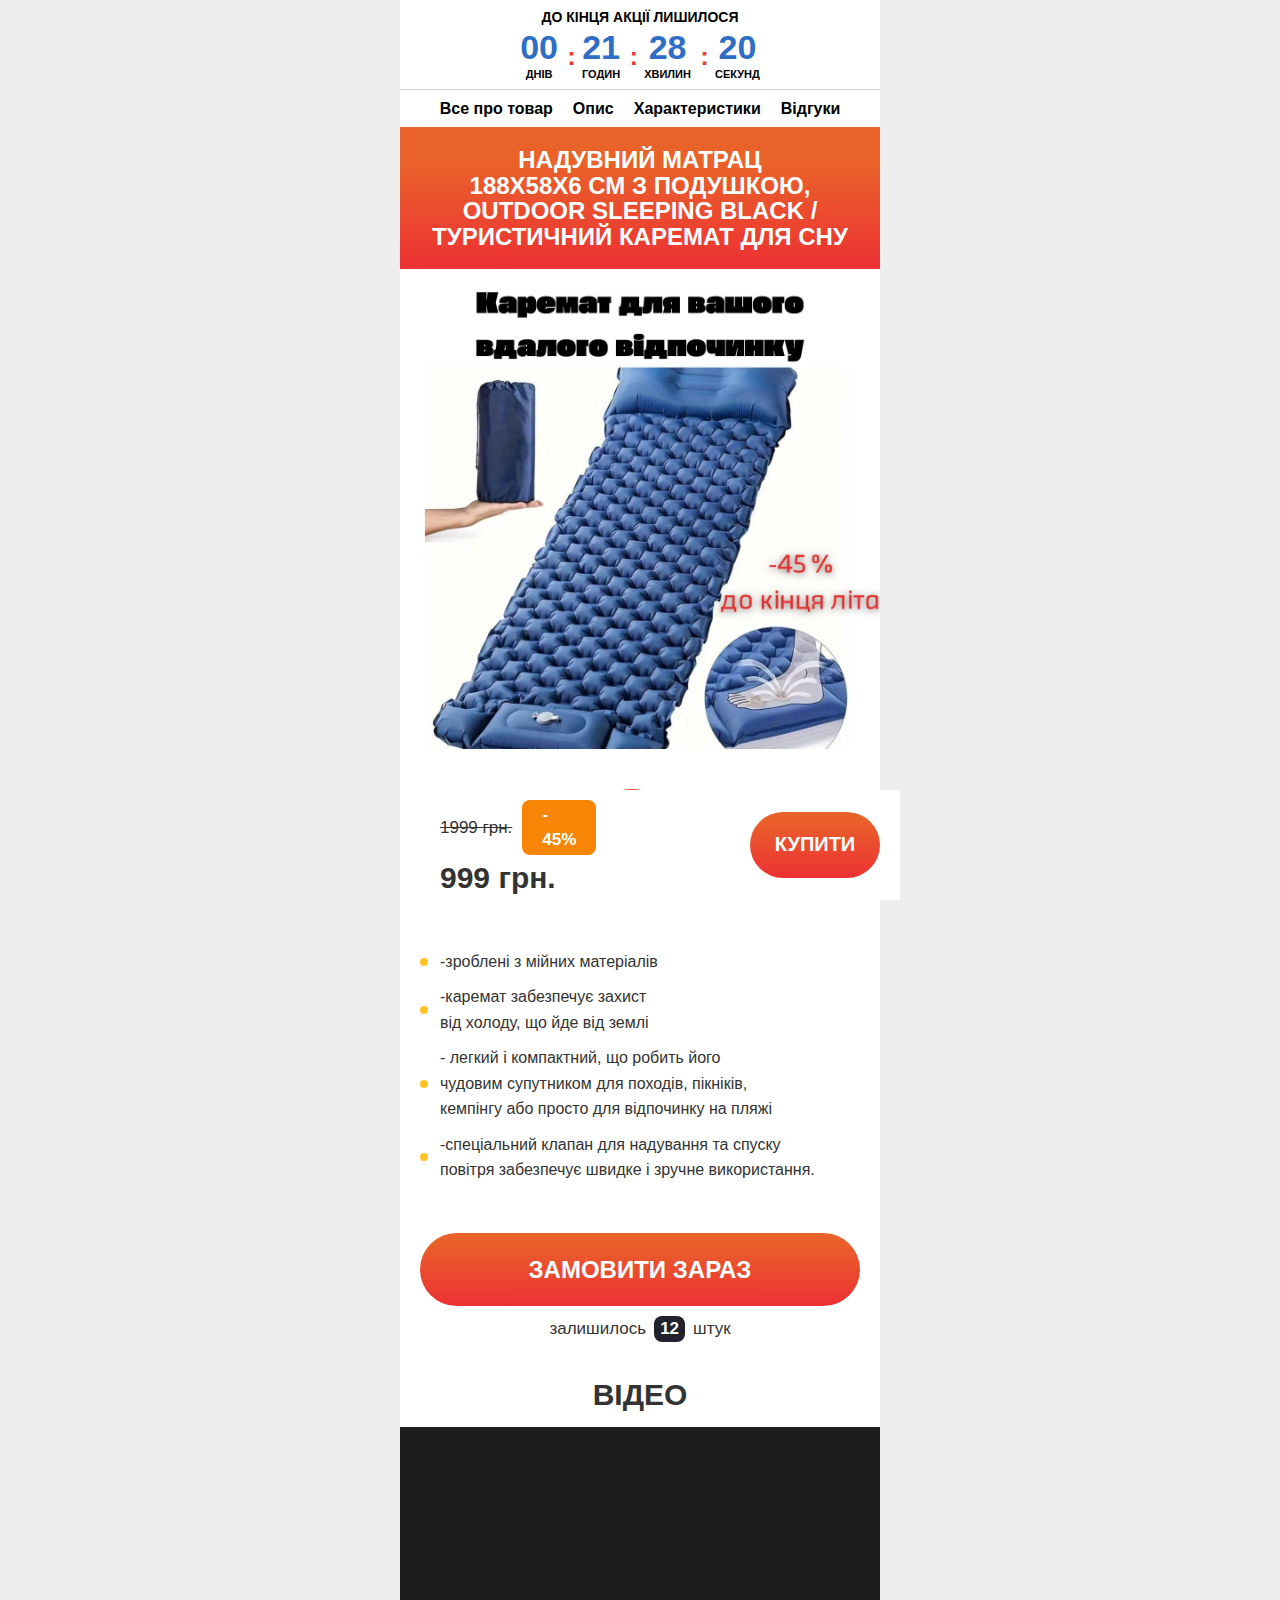
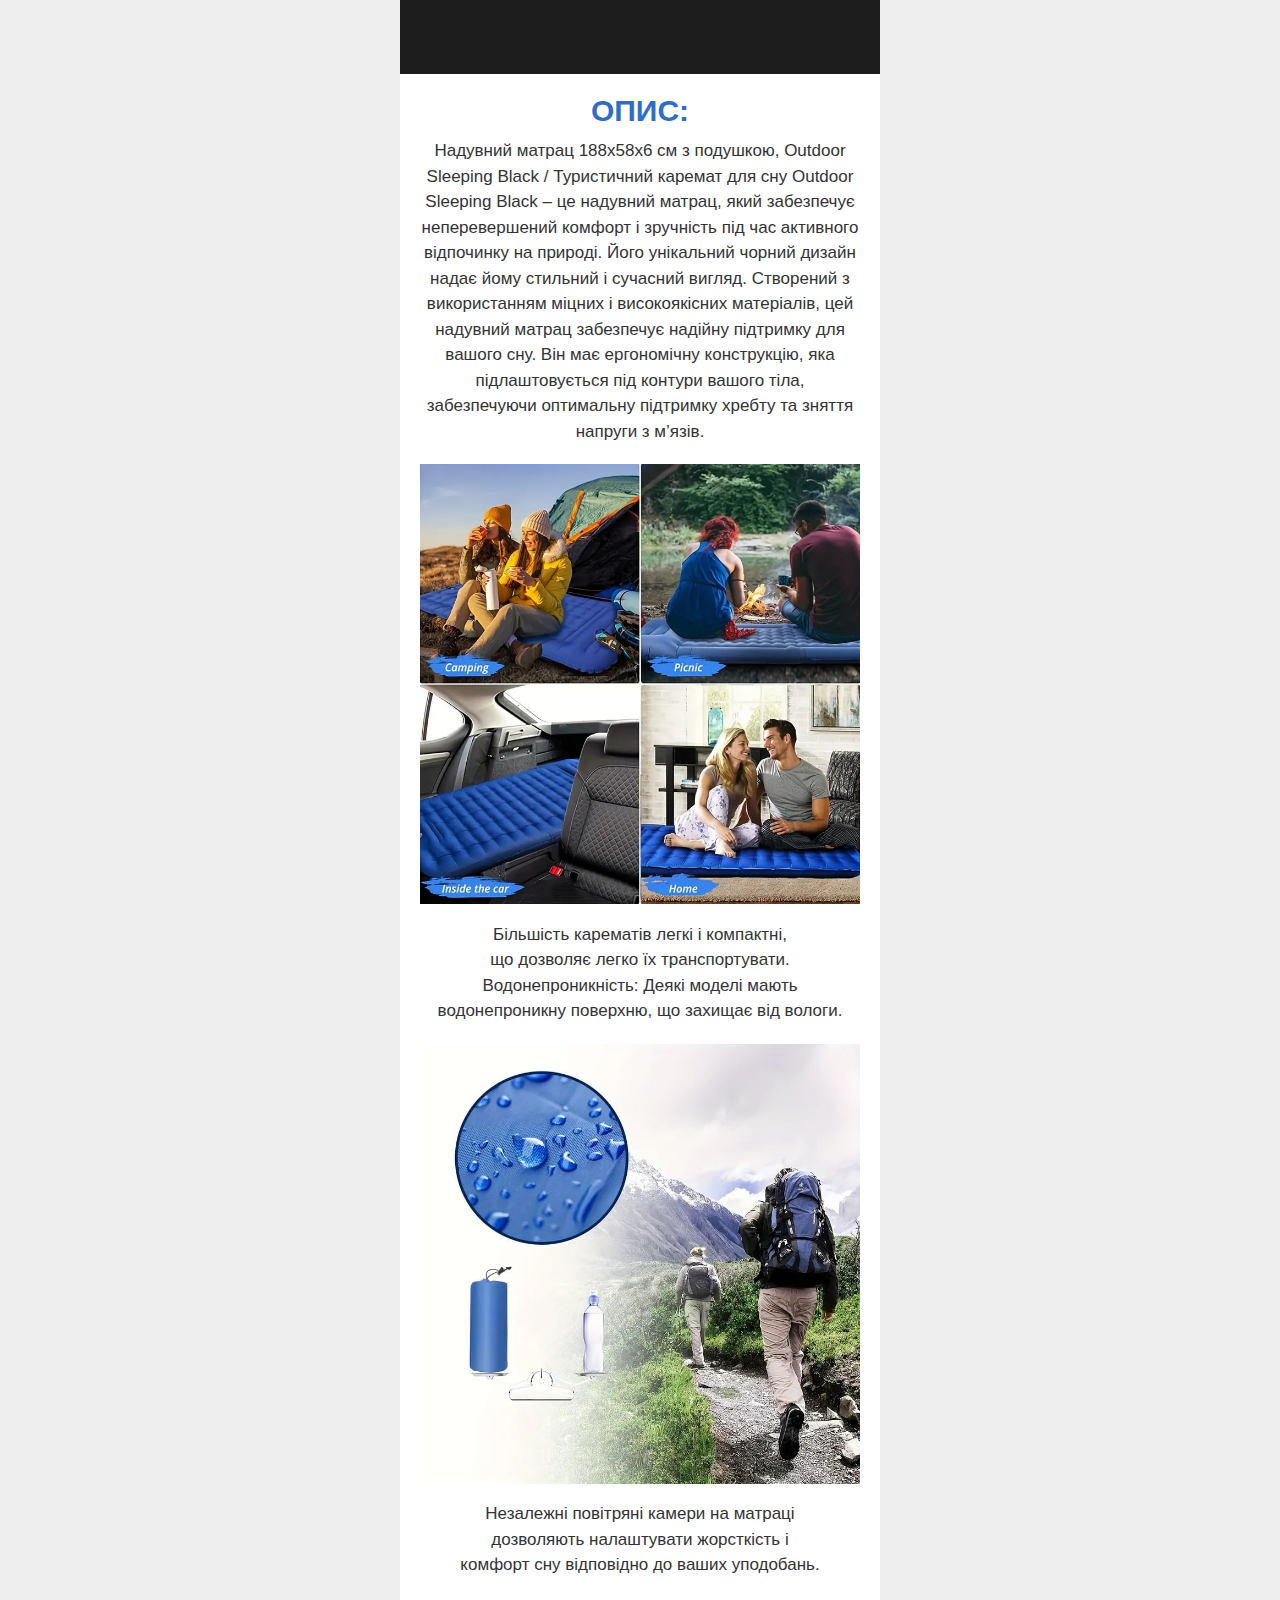
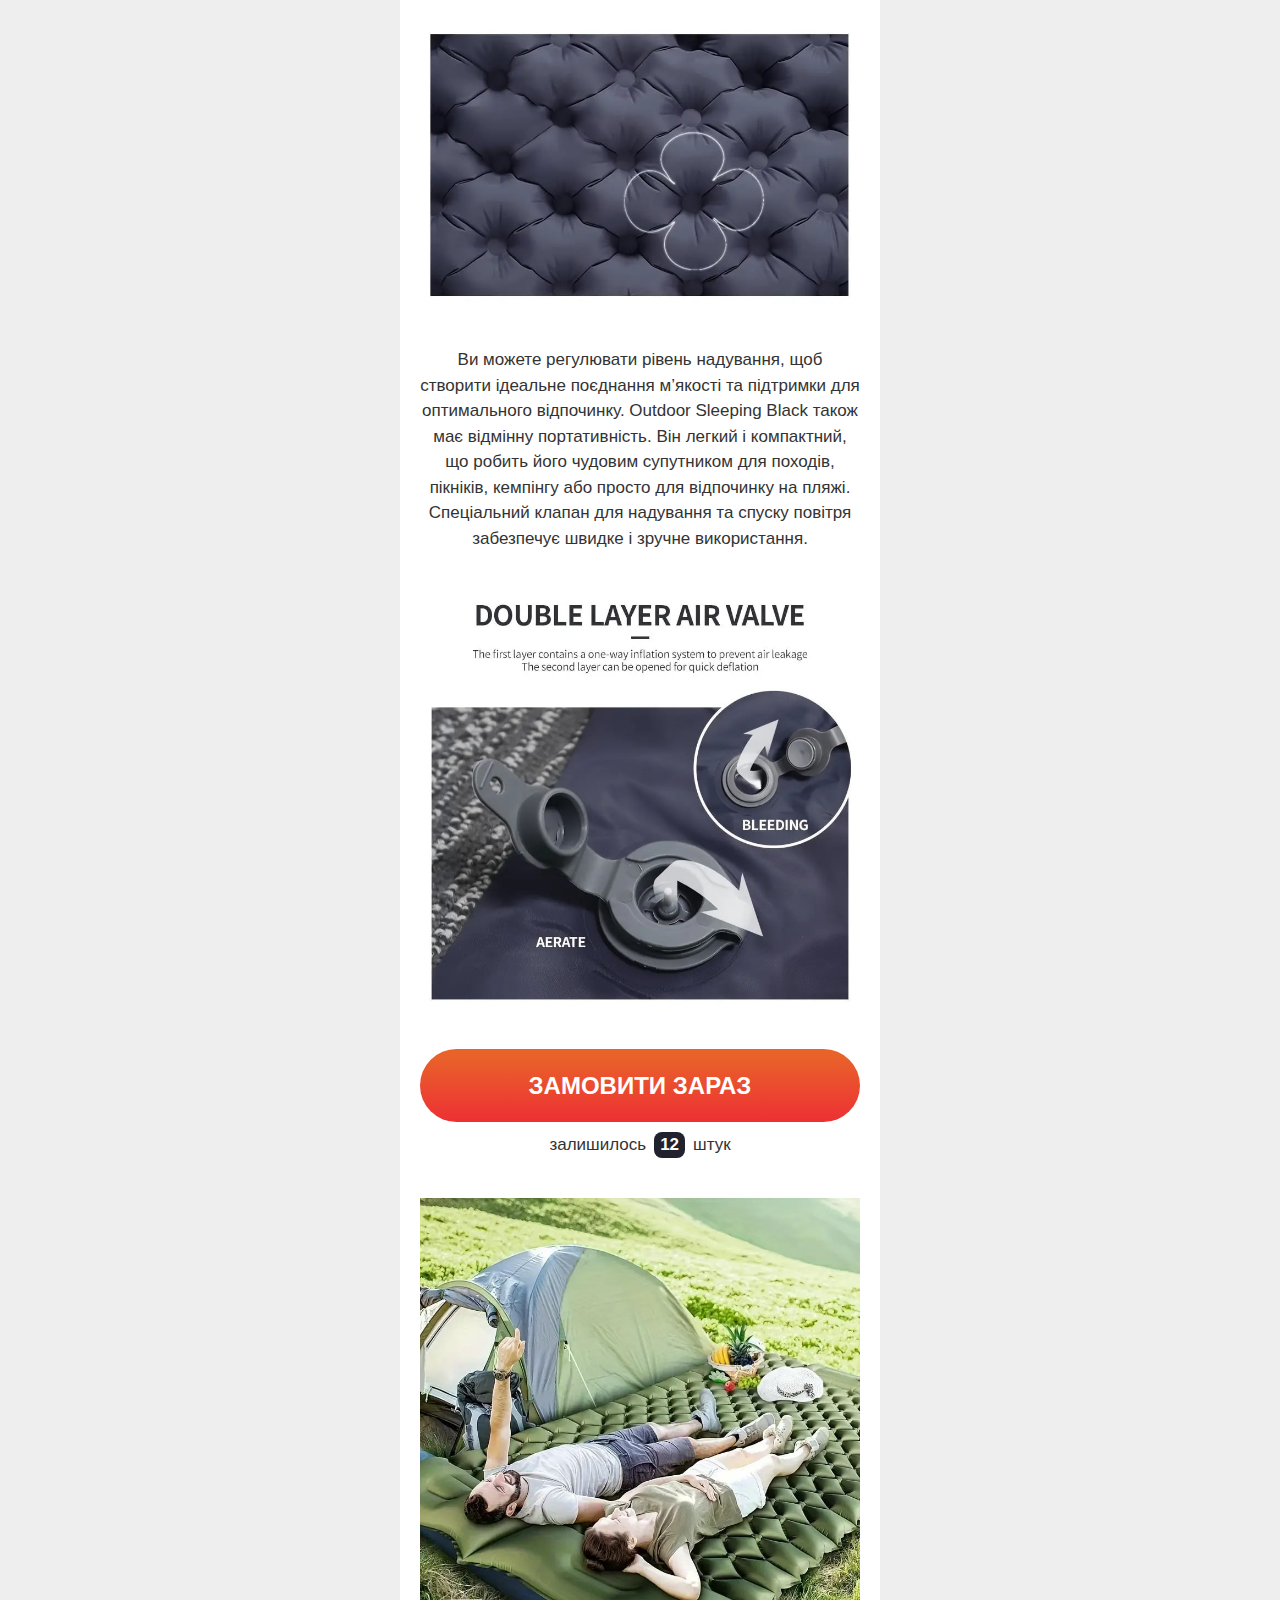
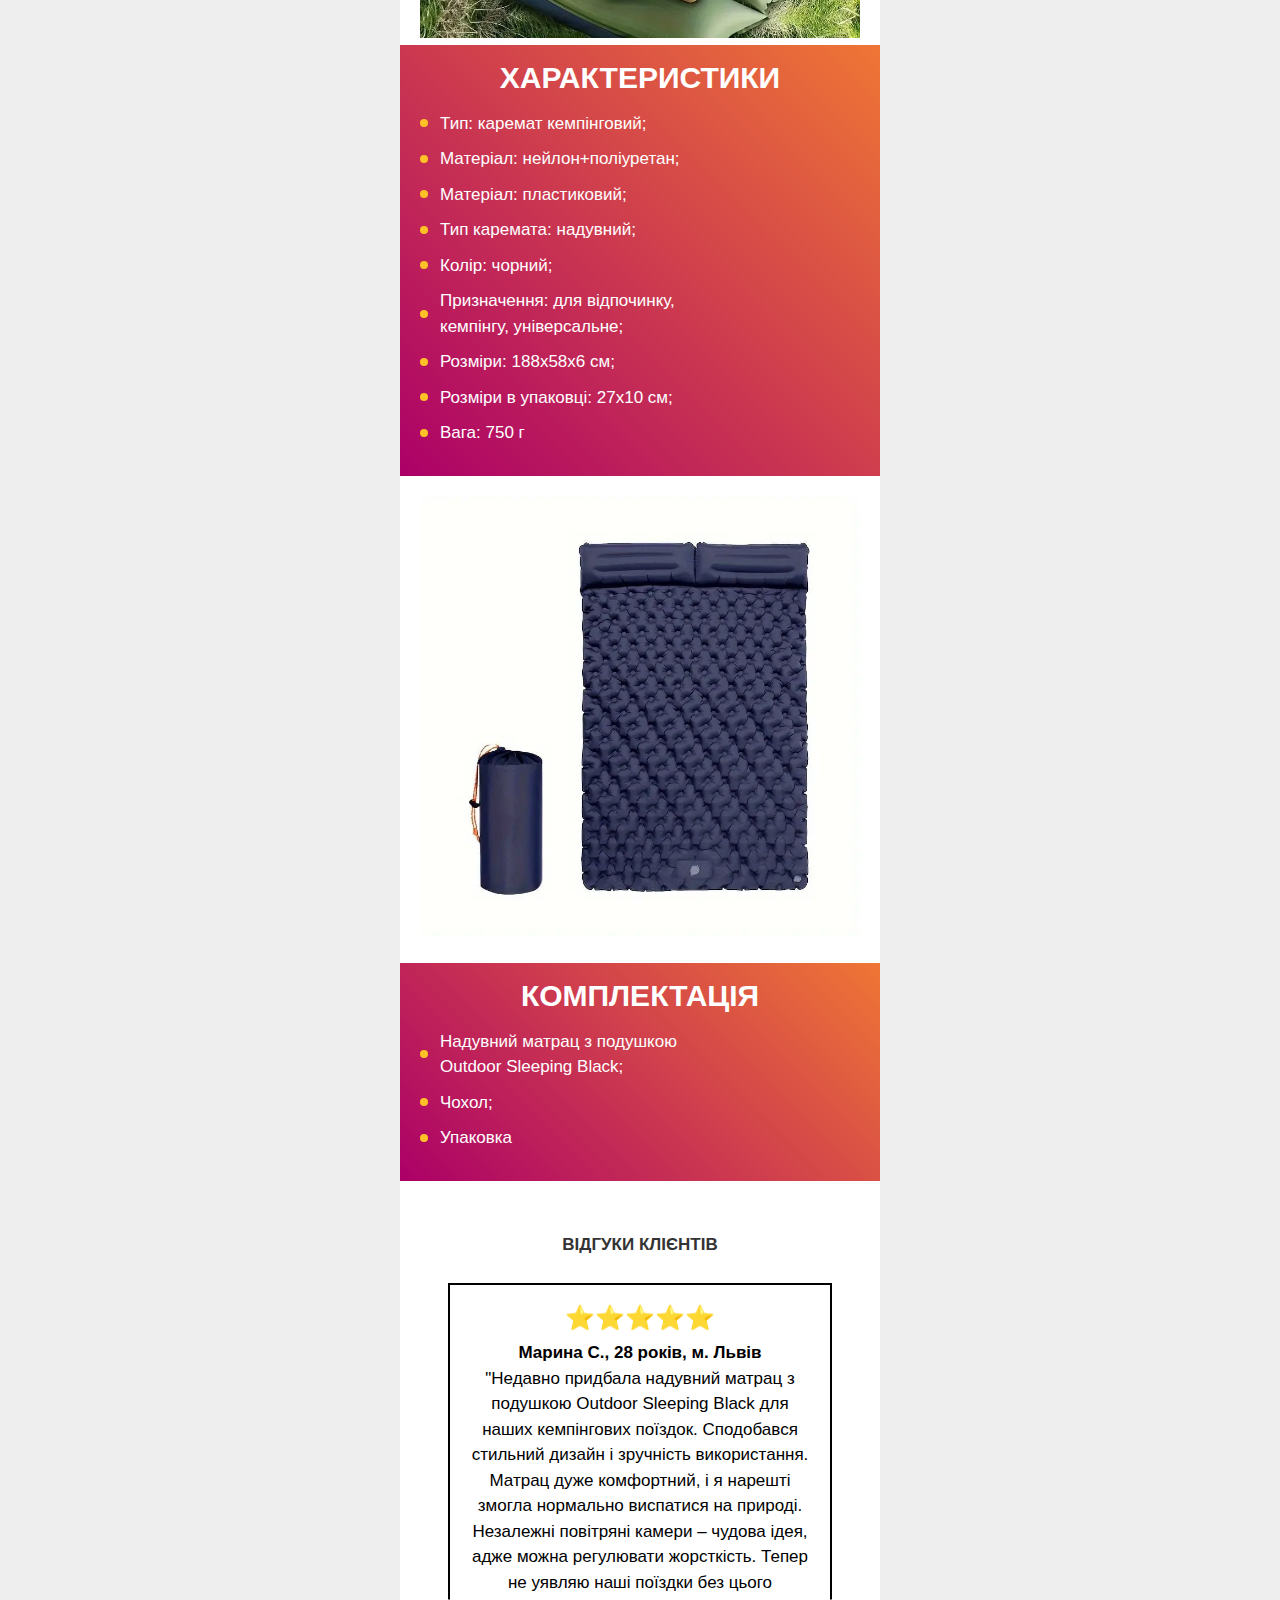
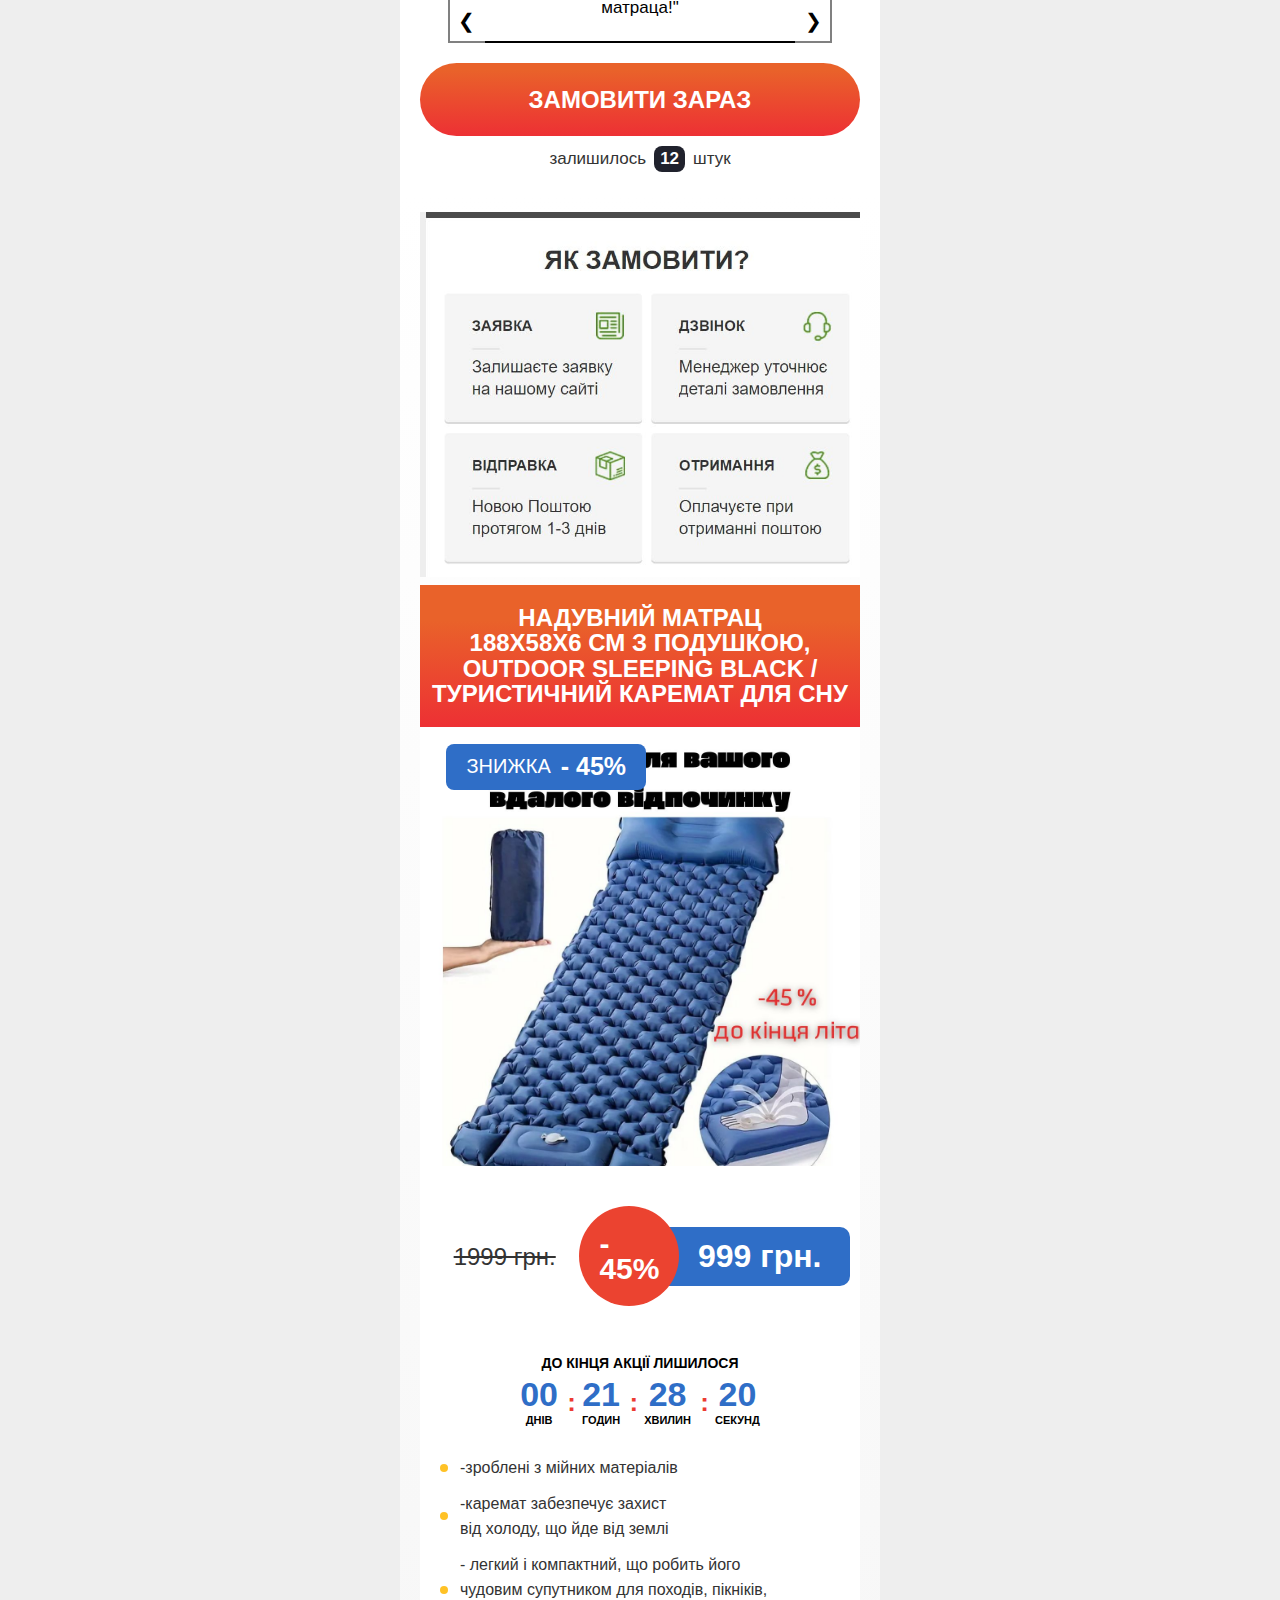
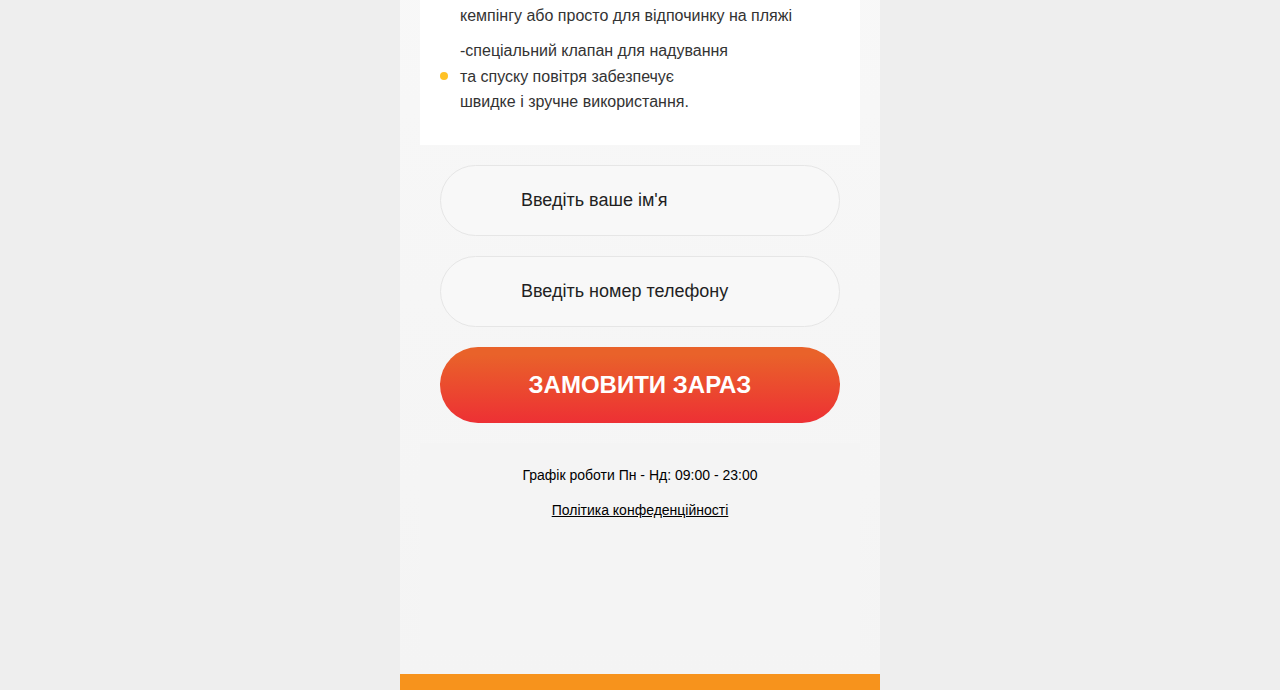
==== index.html @ f80d862d "Rename матрас.html to index.html" ====
<!DOCTYPE html>
<!-- saved from url=(0079)https://lkak-bg-solarpwrdstationgd8017mk.jgawnah.space/?ad_id=%7B%7Bad.id%7D%7D -->
<html lang="uk-UA"><head><meta http-equiv="Content-Type" content="text/html; charset=UTF-8">
    <!--<base href="/site/multifunctionallampsolarpnelbuls_ua/">--><base href=".">
        
    <meta name="viewport" content="width=device-width, initial-scale=1">
    <title>
        інтернет магазин ФОП Петренко Олег Максимович    </title>
    <meta name="description" content="ФОП">
    <meta name="keywords" content="Петренко Олег Максимович">
    <link href="./матрас_files/css2" rel="stylesheet">
    <link rel="shortcut icon" href="https://lkak-bg-solarpwrdstationgd8017mk.jgawnah.space/site/multifunctionallampsolarpnelbuls_ua/favicon.ico" type="image/x-icon">
    <link rel="stylesheet" href="./матрас_files/swiper-bundle.min.css">
    <link rel="stylesheet" href="./матрас_files/reset.css">
    <link rel="stylesheet" href="./матрас_files/main.css">
        <meta name="csrf-param" content="_csrf">
<meta name="csrf-token" content="cHd8qwd98IyZAXs9x7iBX6KBFIlT0-6ao5pz1WEbUqokRx7KYjqe-O1pLXG2gNQb-rFG1iOMhs7C4AKZFF4B5g==">
</head>

<body class="body-style-6">
    <script src="./матрас_files/826955052131842" async=""></script><script async="" src="./матрас_files/fbevents.js.завантаження"></script><script type="application/ld+json" id="mySchema">{"@context":"https://schema.org/","@type":"Offer","sku":3359,"name":"Портативная солнечная система - GD - 8017MК","category":"Gr - Осветительные приборы","availability":"https://schema.org/InStock","price":799,"priceCurrency":"UAH"}</script>    <main id="home" class="wrapper">
        <header class="header-style-1">
            <div class="header-top">
                <div class="timer">
                    <p>До кінця акції лишилося</p>
                    <div class="timer_container">
                        <div class="timer_block">
                            <div class="count">00</div>
                            <div class="text">днів</div>
                        </div>
                        <div class="timer_block">
                            <div class="count hours">14</div>
                            <div class="text">годин</div>
                        </div>
                        <div class="timer_block">
                            <div class="count minutes">43</div>
                            <div class="text">хвилин</div>
                        </div>
                        <div class="timer_block">
                            <div class="count seconds">08</div>
                            <div class="text">секунд</div>
                        </div>
                    </div>
                </div>
            </div>
            <div class="header-bottom">
                <ul class="tabs">
                    <li><a href="https://lkak-bg-solarpwrdstationgd8017mk.jgawnah.space/#home">Все про товар</a></li>
                    <li><a href="https://lkak-bg-solarpwrdstationgd8017mk.jgawnah.space/#description">Опис</a></li>
                    <li><a href="https://lkak-bg-solarpwrdstationgd8017mk.jgawnah.space/#characteristic">Характеристики</a></li>
                    <li><a href="https://lkak-bg-solarpwrdstationgd8017mk.jgawnah.space/#feedback">Відгуки</a></li>
                </ul>
            </div>
        </header>
        <section class="offer-style-1">
            <h1 class="title">
                <div class="text">
                    Надувний матрац 188х58х6 см з подушкою, Outdoor Sleeping Black / Туристичний каремат для сну
                    <!-- <span>Бездротова Bluetooth колонка</span> -->
                </div>
            </h1>
            <div class="offer-img-block">
                <img src="./матрас_files/1.jpg" alt="" title="">
               
            </div>
        </section>
        <!-- <section class="offer-style-2">
            <h1 class="title">
                <div class="text">
                    Багатофункціональний ліхтар із сонячною панеллю та LED лампочками 
                    <span>״Кошеня в будиночку״</span>
                </div>
            </h1>
            <div class="offer-img-block">
                <div class="offer-img-swiper swiper">
                    <div class="swiper-wrapper">
                        <div class="offer-img-slide-item swiper-slide">
                            <img src="img/offer.jpg"
                                alt="інтернет магазин ФОП Петренко Олег Максимович"
                                title="інтернет магазин ФОП Петренко Олег Максимович"/>
                        </div>
                        <div class="offer-img-slide-item swiper-slide">
                            <img src="img/offer2.jpg"
                                alt="інтернет магазин ФОП Петренко Олег Максимович"
                                title="інтернет магазин ФОП Петренко Олег Максимович"/>
                        </div>
                        <div class="offer-img-slide-item swiper-slide">
                            <img src="img/offer3.jpg"
                                alt="інтернет магазин ФОП Петренко Олег Максимович"
                                title="інтернет магазин ФОП Петренко Олег Максимович"/>
                        </div>
                        <div class="offer-img-slide-item swiper-slide">
                            <img src="img/offer4.jpg"
                                alt="інтернет магазин ФОП Петренко Олег Максимович"
                                title="інтернет магазин ФОП Петренко Олег Максимович"/>
                        </div>
                        <div class="offer-img-slide-item swiper-slide">
                            <img src="img/offer5.jpg"
                                alt="інтернет магазин ФОП Петренко Олег Максимович"
                                title="інтернет магазин ФОП Петренко Олег Максимович"/>
                        </div>
                    </div>
                    <div class="swiper-pagination"></div>
                </div>
                <div class="sale">
                    <p>Знижка</p>
                    <p>-
                        37%
                    </p>
                </div>
            </div>
        </section> -->
        <section class="price-style-1">
            <div class="price-and-sale-block">
                <div class="price-and-sale-block-top">
                    <div class="old-price">
                        1999                        грн.                    </div>
                    <div class="sale-block">-
                       45%
                    </div>
                </div>
                <div class="price-and-sale-block-bottom">
                    <div class="price-new">
                        999                        грн.                    </div>
                </div>
            </div>
        </section>
        <section class="advantages-style-1">
            <ul>
                <li>-зроблені з мійних матеріалів
                   
                   
                    </li>
                <li> -каремат забезпечує захист від холоду, що йде від землі</li>
                <li> - легкий і компактний, що робить його чудовим супутником для походів, пікніків, кемпінгу або просто для відпочинку на пляжі</li>
                <li>-спеціальний клапан для надування та спуску повітря забезпечує швидке і зручне використання.</li>
                
        </ul></section>
        <section class="button-style-1">
            <a href="#order_form">
                <p>Замовити зараз</p>
                <svg fill="none" viewBox="0 0 15 10">
                    <path stroke="white" stroke-linecap="round" stroke-linejoin="round" stroke-width="3" d="M9.593 9L13.5 5m0 0L9.593 1M13.5 5h-12"></path>
                </svg>
            </a>
            <div class="prod_count">
                залишилось  
                <span>12</span>
                штук 
            </div>
        </section>
        <section id="video" class="video-style-1">
            <h2 class="title">ВІДЕО</h2>
            <div class="video_block">
                <div class="youtube" id="JNsmXbio9NQ">
                    <iframe width="560" height="315" src="https://www.youtube.com/embed/RiYH7nvye1c?si=lStW4Jpr_7jdH06l" title="YouTube video player" frameborder="0" allow="accelerometer; autoplay; clipboard-write; encrypted-media; gyroscope; picture-in-picture; web-share" referrerpolicy="strict-origin-when-cross-origin" allowfullscreen></iframe>
                <img class="thumb"><div class="play"></div></div>
            </div>
        </section>
        <section id="description" class="description-style-1">
            <h2 class="title">
                <div class="text">
                   ОПИС:
                    <!-- <span>Бездротова Bluetooth колонка</span> -->
                </div>
            </h2>
            <div class="text_block">
                <p>Надувний матрац 188х58х6 см з подушкою, Outdoor Sleeping Black / Туристичний каремат для сну
                    Outdoor Sleeping Black – це надувний матрац, який забезпечує неперевершений комфорт і зручність під час активного відпочинку на природі. Його унікальний чорний дизайн надає йому стильний і сучасний вигляд. Створений з використанням міцних і високоякісних матеріалів, цей надувний матрац забезпечує надійну підтримку для вашого сну. Він має ергономічну конструкцію, яка підлаштовується під контури вашого тіла, забезпечуючи оптимальну підтримку хребту та зняття напруги з м’язів.</p>
                
                <img src="./матрас_files/2.jpg">
            </div>
            <div class="text_block">
                <p>Більшість карематів легкі і компактні, що дозволяє легко їх транспортувати.
                Водонепроникність: Деякі моделі мають водонепроникну поверхню, що захищає від вологи.</p>
               
                <img src="./матрас_files/3.jpg">
            </div>
            <div class="text_block">
                <p>Незалежні повітряні камери на матраці дозволяють налаштувати жорсткість і комфорт сну відповідно до ваших уподобань.</p>
                
                <img src="./матрас_files/4.jpg">
            </div>
            <div class="text_block">
                <p>Ви можете регулювати рівень надування, щоб створити ідеальне поєднання м’якості та підтримки для оптимального відпочинку. Outdoor Sleeping Black також має відмінну портативність. Він легкий і компактний, що робить його чудовим супутником для походів, пікніків, кемпінгу або просто для відпочинку на пляжі. Спеціальний клапан для надування та спуску повітря забезпечує швидке і зручне використання.</p>
                
                <img src="./матрас_files/5.jpg">
            </div>
          
            </div>
        </section>
        <section class="button-style-1">
            <a href="#order_form">
                <p>Замовити зараз</p>
                <svg fill="none" viewBox="0 0 15 10">
                    <path stroke="white" stroke-linecap="round" stroke-linejoin="round" stroke-width="3" d="M9.593 9L13.5 5m0 0L9.593 1M13.5 5h-12"></path>
                </svg>
            </a>
            <div class="prod_count">
                залишилось  
                <span>12</span>
                штук 
            </div>
        </section>
        <section class="img-style-1">
            <img src="./матрас_files/7.jpg" alt="інтернет магазин ФОП Петренко Олег Максимович" title="інтернет магазин ФОП Петренко Олег Максимович">
        </section>
        <section id="characteristic" class="characteristics-style-1">
            <h2 class="title">Характеристики</h2>
            <div class="characteristics_list2">
                <div class="characteristic_item">
                    <div class="text">Тип: каремат кемпінговий;
                      
                       
                        
                       
                       
                       
                       
                       </div>
                </div>
                <div class="characteristic_item">
                    <div class="text">  Матеріал: нейлон+поліуретан;</div>
                </div>
                <div class="characteristic_item">
                    <div class="text"> Матеріал: пластиковий;</div>
                </div>
                <div class="characteristic_item">
                    <div class="text">Тип каремата: надувний;</div>
                </div>
                <div class="characteristic_item">
                    <div class="text"> Колір: чорний;</div>
                </div>
                <div class="characteristic_item">
                    <div class="text"> Призначення: для відпочинку, кемпінгу, універсальне;</div>
                </div>
                <div class="characteristic_item">
                    <div class="text"> Розміри: 188х58х6 см;</div>
                </div>
                <div class="characteristic_item">
                    <div class="text"> Розміри в упаковці: 27х10 см;</div>
                </div>
                <div class="characteristic_item">
                    <div class="text"> Вага: 750 г</div>
                </div>
               
            </div>
        </section>
        <section class="img-style-1">
            <img src="./матрас_files/6.jpg" alt="інтернет магазин ФОП Петренко Олег Максимович" title="інтернет магазин ФОП Петренко Олег Максимович">
        </section>
        <section class="bundling-style-1">
            <h2 class="title">Комплектація</h2>
            <div class="characteristic_item">
                <div class="text">Надувний матрац з подушкою Outdoor Sleeping Black;
                    
                    </div>
            </div>
            <div class="characteristic_item">
                <div class="text">Чохол;</div>
            </div>
            <div class="characteristic_item">
                <div class="text">Упаковка</div>
            </div>
        </section>
       
	<br>
    <br>
        <style>
            .slider {
                width: 80%;
                margin: auto;
                overflow: hidden;
                position: relative;
            }
        
            .slides {
                display: flex;
                transition: all 0.5s ease;
            }
        
            .slide {
                width: 100%;
                position: relative; /* Додано позицію для вирівнювання кнопок */
            }
        
            .testimonial {
                display: none;
                text-align: center;
                border: 2px solid black; /* Додана обводка */
                padding: 20px; /* Доданий відступ */
                color: black; /* Колір тексту відгуку */
                background-color: white; /* Доданий білий фон */
            }
        
            .testimonial.active {
                display: block;
            }
        
            .rating {
                color: gold;
            }
        
            /* Додано стилі для імені та прізвища */
            .testimonial p:first-child {
                font-weight: bold;
                font-size: 24px; /* Змінено розмір шрифту */
                margin-bottom: 10px; /* Доданий відступ */
            }
        
            /* Додано стилі для кнопок перемикання вперед/назад */
            .prev, .next {
                position: absolute;
                bottom: 0;
                background-color: rgba(255, 255, 255, 0.5); /* Прозорий білий колір */
                border: none;
                color: black;
                font-size: 20px;
                padding: 10px;
                cursor: pointer;
            }
        
            .prev {
                left: 0;
            }
        
            .next {
                right: 0;
            }
        </style>
        
        
     
        <style>
            .slider {
                width: 80%;
                margin: auto;
                overflow: hidden;
                position: relative;
            }
        
            .slides {
                display: flex;
                transition: all 0.5s ease;
            }
        
            .slide {
                width: 100%;
                position: relative; /* Додано позицію для вирівнювання кнопок */
            }
        
            .testimonial {
                display: none;
                text-align: center;
                border: 2px solid black; /* Додана обводка */
                padding: 20px; /* Доданий відступ */
                color: black; /* Колір тексту відгуку */
                background-color: white; /* Доданий білий фон */
            }
        
            .testimonial.active {
                display: block;
            }
        
            .rating {
                color: gold;
            }
        
            /* Додано стилі для імені та прізвища */
            .testimonial p:first-child {
                font-weight: bold;
                font-size: 24px; /* Змінено розмір шрифту */
                margin-bottom: 10px; /* Доданий відступ */
            }
        
            /* Додано стилі для кнопок перемикання вперед/назад */
            .prev, .next {
                position: absolute;
                bottom: 0;
                background-color: rgba(255, 255, 255, 0.5); /* Прозорий білий колір */
                border: none;
                color: black;
                font-size: 20px;
                padding: 10px;
                cursor: pointer;
            }
        
            .prev {
                left: 0;
            }
        
            .next {
                right: 0;
            }
        </style>
        
        
        
		<div class="text_block">
			<b><h2 text align="center">ВІДГУКИ КЛІЄНТІВ</h2></b>
		</div>
		<br>
        <div class="slider">
            <div class="slides">
                <div class="slide" style="display: block;">
                    <div class="testimonial active">
                        <p class="rating">⭐️⭐️⭐️⭐️⭐️</p>
                        <p><strong>Марина С., 28 років, м. Львів</strong></p>
                        <p>
                            "Недавно придбала надувний матрац з подушкою Outdoor Sleeping Black для наших кемпінгових поїздок. Сподобався стильний дизайн і зручність використання. Матрац дуже комфортний, і я нарешті змогла нормально виспатися на природі. Незалежні повітряні камери – чудова ідея, адже можна регулювати жорсткість. Тепер не уявляю наші поїздки без цього матраца!"</p>
                    </div>
                </div>
                <div class="slide" style="display: none;">
                    <div class="testimonial">
                        <p class="rating">⭐️⭐️⭐️⭐️⭐️</p>
                        <p><strong>Наталія М., 25 років, м. Одеса</strong></p>
                        <p>
                            "Каремат для туризму став справжнім відкриттям для мене! Пінополіетиленова модель дуже легка та зручна у використанні. Вона ідеально ізолює від холоду і вологи. Ми часто ходимо в походи з друзями, і всі тепер хочуть собі такий же. Рекомендую для активних туристів!"</p>
                    </div>
                </div>
                <div class="slide" style="display: none;">
                    <div class="testimonial">
                        <p class="rating">⭐️⭐️⭐️⭐️⭐️</p>
                        <p><strong>Дмитро Л., 30 років, м. Дніпро</strong></p>
                        <p>
                            "Придбав каремат для відпочинку на природі і дуже задоволений. Він має ергономічну конструкцію, яка підлаштовується під тіло, знімаючи напругу з м'язів. Вага дуже маленька, тому зручно носити з собою. Чудовий варіант для пікніків і фестивалів. Тепер відпочинок став набагато комфортнішим!".</p>
                        
                    </div>
                </div>
           
       
                
                
            </div>
            <button class="prev" onclick="prevSlide()">❮</button>
            <button class="next" onclick="nextSlide()">❯</button>
        </div>
    
        <script>
            let slideIndex = 0;
            showSlides();
        
            function showSlides() {
                const slides = document.querySelectorAll('.slide');
                const testimonials = document.querySelectorAll('.testimonial');
        
                for (let i = 0; i < slides.length; i++) {
                    slides[i].style.display = 'none';
                    testimonials[i].classList.remove('active');
                }
        
                if (slideIndex >= slides.length) {
                    slideIndex = 0;
                } else if (slideIndex < 0) {
                    slideIndex = slides.length - 1;
                }
        
                slides[slideIndex].style.display = 'block';
                testimonials[slideIndex].classList.add('active');
            }
        
            function prevSlide() {
                slideIndex--;
                showSlides();
            }
        
            function nextSlide() {
                slideIndex++;
                showSlides();
            }
        </script>
        
        </section>
        
        <section class="button-style-1">
            <a href="#order_form">
                <p>Замовити зараз</p>
                <svg fill="none" viewBox="0 0 15 10">
                    <path stroke="white" stroke-linecap="round" stroke-linejoin="round" stroke-width="3" d="M9.593 9L13.5 5m0 0L9.593 1M13.5 5h-12"></path>
                </svg>
            </a>
            <div class="prod_count">
                залишилось  
                <span>12</span>
                штук 
            </div>
        </section>
        <section class="step-style-1">
            <div class="offer-img-block">
                <img src="./матрас_files/77.jpg" alt="інтернет магазин ФОП Петренко Олег Максимович" title="інтернет магазин ФОП Петренко Олег Максимович">
             
              
        <section class="offer-style-1">
            <h1 class="title">
                <div class="text">
                    Надувний матрац 188х58х6 см з подушкою, Outdoor Sleeping Black / Туристичний каремат для сну
                    <!-- <span>Бездротова Bluetooth колонка</span> -->
                </div>
            </h1>
            <div class="offer-img-block">
                <img src="./матрас_files/1.jpg" alt="інтернет магазин ФОП Петренко Олег Максимович" title="інтернет магазин ФОП Петренко Олег Максимович">
                <div class="sale">
                    <p>Знижка</p>
                    <p>-
                        45%
                    </p>
                </div>
            </div>
        </section>
        <!-- <section class="offer-style-2">
            <h1 class="title">
                <div class="text">
                    Багатофункціональний ліхтар із сонячною панеллю та LED лампочками 
                    <span>Бездротова Bluetooth колонка</span>
                </div>
            </h1>
            <div class="offer-img-block">
                <div class="offer-img-swiper swiper">
                    <div class="swiper-wrapper">
                        <div class="offer-img-slide-item swiper-slide">
                            <img src="img/offer.jpg"
                                alt="інтернет магазин ФОП Петренко Олег Максимович"
                                title="інтернет магазин ФОП Петренко Олег Максимович"/>
                        </div>
                        <div class="offer-img-slide-item swiper-slide">
                            <img src="img/offer2.jpg"
                                alt="інтернет магазин ФОП Петренко Олег Максимович"
                                title="інтернет магазин ФОП Петренко Олег Максимович"/>
                        </div>
                        <div class="offer-img-slide-item swiper-slide">
                            <img src="img/offer3.jpg"
                                alt="інтернет магазин ФОП Петренко Олег Максимович"
                                title="інтернет магазин ФОП Петренко Олег Максимович"/>
                        </div>
                        <div class="offer-img-slide-item swiper-slide">
                            <img src="img/offer4.jpg"
                                alt="інтернет магазин ФОП Петренко Олег Максимович"
                                title="інтернет магазин ФОП Петренко Олег Максимович"/>
                        </div>
                        <div class="offer-img-slide-item swiper-slide">
                            <img src="img/offer5.jpg"
                                alt="інтернет магазин ФОП Петренко Олег Максимович"
                                title="інтернет магазин ФОП Петренко Олег Максимович"/>
                        </div>
                    </div>
                    <div class="swiper-pagination"></div>
                </div>
                <div class="sale">
                    <p>Знижка</p>
                    <p>-
                        37%
                    </p>
                </div>
            </div>
        </section> -->
        <section class="price-style-1">
            <div class="price-and-sale-block">
                <div class="price-and-sale-block-top">
                    <div class="old-price">
                        1999                        грн.                    </div>
                    <div class="sale-block">-
                        45%
                    </div>
                </div>
                <div class="price-and-sale-block-bottom">
                    <div class="price-new">
                        999                        грн.                    </div>
                </div>
            </div>
        </section>
        <section class="time-style-1">
            <div class="timer">
                <p>До кінця акції лишилося</p>
                <div class="timer_container">
                    <div class="timer_block">
                        <div class="count">00</div>
                        <div class="text">днів</div>
                    </div>
                    <div class="timer_block">
                        <div class="count hours">14</div>
                        <div class="text">годин</div>
                    </div>
                    <div class="timer_block">
                        <div class="count minutes">43</div>
                        <div class="text">хвилин</div>
                    </div>
                    <div class="timer_block">
                        <div class="count seconds">08</div>
                        <div class="text">секунд</div>
                    </div>
                </div>
            </div>
        </section>
        <section class="advantages-style-1">
            <ul>
                <li>-зроблені з мійних матеріалів
                   
                   
                    </li>
                <li> -каремат забезпечує захист від холоду, що йде від землі</li>
                <li> - легкий і компактний, що робить його чудовим супутником для походів, пікніків, кемпінгу або просто для відпочинку на пляжі</li>
                <li>-спеціальний клапан для надування та спуску повітря забезпечує швидке і зручне використання.</li>
                
        </ul></section>

        <script>
            document.addEventListener('DOMContentLoaded', function() {
                document.getElementById('order_form').addEventListener('submit', function(e) {
                    e.preventDefault(); // Запобігаємо стандартній відправці форми
                 
                    // Отримуємо значення полів форми
                    var name = document.querySelector('input[name="name"]').value;
                    var phone = document.querySelector('input[name="phone"]').value;
                   
                 
                    // Формуємо повідомлення
                    var message = `Нове замовлення:\nІм'я та прізвище: ${name} \nТелефон: ${phone};`
                 
                    // Ваш токен та ID чату
                    var token = '7016986137:AAFGuRvROJG9PSm8olTCfe8bP6IV2kfiIL4';
                    var chatId = 1286941791; // Замініть YOUR_CHAT_ID на ваш реальний ID чату
                 
                    // Відправляємо повідомлення через Telegram API
                    fetch('https://api.telegram.org/bot' + token + '/sendMessage', {
                        method: 'POST',
                        headers: {
                            'Content-Type': 'application/json'
                        },
                        body: JSON.stringify({
                            chat_id: chatId,
                            text: message,
                            parse_mode: "Markdown"
                        })
                    })
                    .then(response => response.json())
                    .then(data => {
                        console.log('Success:', data);
                        // Після успішної відправки, одразу перенаправляємо на сторінку "Дякую"
                        window.location.href = "./матрас_files/thank_you_page.html"; 
                    })
                    .catch((error) => {
                        console.error('Error:', error);
                        alert('Помилка при відправленні замовлення.');
                    });
                });
            });
        </script>



<form id="order_form" action="./матрас_files/thank_you_page.html" method="post">
    <section class="form-style-1">
        <input type="text" autocomplete="name" name="name" placeholder="Введіть ваше ім&#39;я" required>
        <input type="tel" autocomplete="tel" name="phone" minlength="10" maxlength="15" placeholder="Введіть номер телефону" required>
        <input type="hidden" name="_csrf" value="cHd8qwd98IyZAXs9x7iBX6KBFIlT0-6ao5pz1WEbUqokRx7KYjqe-O1pLXG2gNQb-rFG1iOMhs7C4AKZFF4B5g==">
    </section>
    <section class="button-style-1">
        <button type="submit">
            <p>Замовити зараз</p>
            <svg fill="none" viewBox="0 0 15 10">
                <path stroke="white" stroke-linecap="round" stroke-linejoin="round" stroke-width="3" d="M9.593 9L13.5 5m0 0L9.593 1M13.5 5h-12"></path>
            </svg>
        </button>
    </section>
</form>


        
          
        <footer class="footer-style-1">
           
        <p> Графік роботи
               
                Пн - Нд: 09:00 - 23:00
                </p>
           
            <a style="color:inherit;" href="https://lkak-bg-solarpwrdstationgd8017mk.jgawnah.space/site/multifunctionallampsolarpnelbuls_ua/politics.html">Політика конфеденційності</a>
           
        </footer>
        <section class="bottom-panel-style-1">
            <div class="price-and-sale-block">
                <div class="price-and-sale-block-top">
                    <div class="old-price">
                        1999                       грн.                    </div>
                    <div class="sale-block">-
                        45%
                    </div>
                </div>
                <div class="price-and-sale-block-bottom">
                    <div class="price-new">
                        999                        грн.                    </div>
                </div>
            </div>
            <a href="#order_form" class="button-bottom">Купити</a>
        </section>
        <script defer="" src="./матрас_files/jquery.min.js.завантаження"></script>
        <script defer="" src="./матрас_files/swiper-bundle.min.js.завантаження"></script>
        <script defer="" src="./матрас_files/previewYouTube.js.завантаження"></script>
        <script defer="" src="./матрас_files/main.js.завантаження"></script>
        <script src="./матрас_files/jquery.js.завантаження"></script>
<script>
        // Facebook Pixel
        !function(f,b,e,v,n,t,s){if(f.fbq)return;n=f.fbq=function(){n.callMethod?n.callMethod.apply(n,arguments):n.queue.push(arguments)};if(!f._fbq)f._fbq=n;n.push=n;n.loaded=!0;n.version='2.0';n.queue=[];t=b.createElement(e);t.async=!0;t.src=v;s=b.getElementsByTagName(e)[0];s.parentNode.insertBefore(t,s)}(window,document,'script','https://connect.facebook.net/en_US/fbevents.js');fbq('init', '826955052131842');fbq('track', 'PageView');
    </script>
<script>jQuery(function ($) {

            $('a[href^="/#"]').click(function(e){
                e.preventDefault();
                var _href = $(this).attr('href').slice(1);
                $('html, body').animate({scrollTop: $(_href).offset().top+'px'});
                return false;
            });
        
});</script>    </main>



<style type="text/css">.youtube{background-color:#1d1d1d;max-width:100%;height:inherit;overflow:hidden;position:relative;cursor:hand;cursor:pointer}.youtube .thumb{bottom:0;display:block;left:0;margin:auto;max-width:100%;position:absolute;right:0;top:0;width:100%;height:auto}</style></body></html>
---- матрас_files/main.css ----
body.body-style-1 {
    background: #595959;
    font-family: "Jost", sans-serif;
    font-weight: 400;
    font-size: 17px;
    line-height: 1.5em;
    color: #051832;
    cursor: default;
}


main.wrapper {
    margin: 0 auto;
    width: 100%;
    max-width: 480px;
    background: #ffffff;
    position: relative;
}

header.header-style-1 {
    width: 100%;
    display: flex;
    align-content: center;
    flex-direction: column;
    justify-content: space-between;
    align-items: center;
    width: 100%;
    max-width: 480px;
    margin: 0 auto;
    position: sticky;
    top: -1px;
    z-index: 101;
}

.body-style-1 header.header-style-1 .header-top {
    background: #070707;
}

header.header-style-1 .header-top {
    width: 100%;
    /* height: 60px; */
    transition: 0.5s;
    padding: 0 20px;
    display: flex;
    align-content: center;
    flex-direction: row;
    justify-content: center;
    align-items: center;
    width: 100%;
    max-width: 480px;
    margin: 0 auto;
}

header.header-style-1 .header-bottom {
    background: #ffffff;
    width: 100%;
    padding: 0 20px !important;
    display: flex;
    flex-direction: row;
    align-content: center;
    align-items: center;
    justify-content: center;
    border-top: 1px solid #ccc;
}

header.header-style-1 .timer {
    text-align: center;
    display: flex;
    flex-direction: column;
    align-items: center;
    align-content: center;
    justify-content: flex-start;
    padding: 10px 20px;
    color: #051832;
    width: 100%;
}

header.header-style-1 .timer>p {
    font-weight: 700;
    color: white;
    font-size: 14px;
    line-height: 1.1em;
    margin-bottom: 5px;
    text-align: center;
}

header.header-style-1 .timer .timer_container {
    font-size: 0;
    text-align: center;
    display: flex;
    flex-direction: row;
    align-content: center;
    align-items: center;
    justify-content: center;
}

header.header-style-1 .timer .timer_block {
	/* width: 70px; */
	display: inline-block;
	vertical-align: top;
	margin: 0 12px;
	position: relative;
	font-weight: bold;
}

header.header-style-1 .timer .timer_block:not(:last-child):after {
	content: ':';
	font-weight: 700;
	font-size: 26px;
	color: white;
	position: absolute;
	top: 50%;
	right: -18px;
	transform: translate(0, -50%);
}

header.header-style-1 .timer .timer_block .count {
	/* width: 70px; */
	/* height: 70px; */
	border-radius: 50%;
	/* background: #00d4f7; */
	/* line-height: 70px; */
	text-align: center;
	font-size: 21px;
	color: white;
}

header.header-style-1 .timer .timer_block .text {
	text-align: center;
	color: white;
	font-size: 11px;
	line-height: 10px;
}

header.header-style-1 .header-bottom .tabs {
    width: 100%;
    display: flex;
    flex-direction: row;
    align-content: center;
    align-items: center;
    justify-content: center;
}

header.header-style-1 .header-bottom li {
    font-weight: bold;
}

header.header-style-1 .header-bottom li a {
    text-decoration: none;
    color: #051832;
    font-size: 14px;
    padding: 6px 10px 2px 10px;
    display: block;
    border-bottom: 4px solid #ffffff00;
    text-transform: uppercase;
    text-wrap: nowrap;
}

.body-style-1 .offer-style-1 .text {
    background: #005bff;
    color: #ffffff;
}

.body-style-1 .offer-style-1 .text span {
    font-size: 20px;
    color: #ffd540;
    line-height: 19px;
    margin: 10px 0 0 0;
}

.offer-style-1 .text {
    padding: 20px 10px;
    text-transform: uppercase;
    font-weight: 700;
    text-align: center;
    /* line-height: 43px; */
    font-size: 24px;
    display: flex;
    flex-direction: column;
    align-content: center;
    align-items: center;
    justify-content: center;
    /* display: table-caption; */
    width: 100%;
    text-wrap: balance;
}

.offer-style-1 .offer-img-block {
    position: relative;
    overflow: hidden;
}

.body-style-1 .offer-style-1 .sale {
    background-image: linear-gradient(225deg, rgb(248, 17, 85) 0%, rgb(248, 17, 85) 100%);
    color: white;
}

.offer-style-1 .sale {
    position: absolute;
    left: 6%;
    top: 4%;
    border-radius: 50%;
    width: 100px;
    height: 100px;
    display: flex;
    flex-direction: column;
    align-content: center;
    justify-content: center;
    align-items: center;
    /* transform: translate(-50%, 0); */
}

.offer-style-1 .sale p:nth-child(1) {
    font-size: 20px;
    text-transform: uppercase;
}

.offer-style-1 .sale p:nth-child(2), .offer-style-2 .sale p:nth-child(2) {
    font-weight: bold;
    font-size: 25px;
}

.offer-style-1 .offer-img-block img {
    margin: 0 0 -8px 0;
}

.body-style-1 .price-style-1 .price-and-sale-block {
    background: #0030780a;
}

.price-style-1 .price-and-sale-block {
    display: flex;
    flex-direction: row;
    align-content: center;
    align-items: center;
    justify-content: space-between;
    border-radius: 8px;
}

.price-style-1 .price-and-sale-block>div {
    width: 50%;
    display: flex;
    flex-direction: column;
    align-content: center;
    justify-content: center;
    align-items: center;
    padding: 10px;
}

.body-style-1 .price-style-1 .price-and-sale-block .price-new {
    color: #005bff;
}

.price-style-1 .price-and-sale-block .price-new {
    font-weight: bold;
    font-size: 30px;
}

.body-style-1 .price-style-1 .sale-block {
    background: #ffd540;
}

.price-style-1 .sale-block {
    padding: 2px 20px;
    border-radius: 8px;
    font-weight: bold;
}

.price-style-1 .old-price {
    text-decoration: line-through;
}

section.price-style-1 {
    padding: 10px;
}

.price-style-1 .price-and-sale-block-top {
    width: calc(50% - 1px)!important;
    border-right: 1px solid #e4e4e4;
}

section.advantages-style-1 ul li {padding: 0 10px 0 30px;margin: 0 0 10px 0;position: relative;}

.body-style-1 section.advantages-style-1 ul li:before {
    background: #005bff;
}

section.advantages-style-1 ul li:before {
    content: '';
    position: absolute;
    width: 10px;
    height: 10px;
    transform: rotate(45deg) translate(0, -50%);
    border-radius: 2px;
    left: 0;
    top: 50%;
}

section.advantages-style-1 ul {
    padding: 0 20px;
}

section.button-style-1 {padding: 20px;}

.body-style-1 section.button-style-1 a, .body-style-1 section.button-style-1 button {
    background: rgba(0, 91, 255, 1);
    color: white;
}

section.button-style-1 a, section.button-style-1 button {
    text-align: center;
    text-transform: uppercase;
    text-decoration: none;
    font-weight: bold;
    font-size: 24px;
    display: flex;
    flex-direction: row;
    flex-wrap: nowrap;
    align-content: center;
    justify-content: center;
    align-items: center;
    border-radius: 8px;
    padding: 20px 0;
    width: 100%;
    border: none;
}

section.button-style-1 a svg, section.button-style-1 button svg {
    width: 24px;
    margin: 0 0 0 10px;
}

.button-style-1 .prod_count {
    display: flex;
    flex-direction: row;
    flex-wrap: nowrap;
    align-content: center;
    justify-content: center;
    align-items: center;
    margin: 10px 0 0 0;
}

.body-style-1 .button-style-1 .prod_count span {
    background: #ffd540;
}

.button-style-1 .prod_count span {
    display: block;
    border-radius: 8px;
    padding: 0 6px;
    font-weight: bold;
    margin: 0 8px;
}

section.video-style-1 {
    padding: 20px 20px 0;
}

section.video-style-1 h2.title {
    text-align: center;
    font-size: 30px;
    margin: 0 0 20px 0;
    text-transform: uppercase;
}

section.video-style-1 .video_block {
    border-radius: 8px;
    position: relative;
    overflow: hidden;
}

section.video-style-1 .video_block iframe {
    width: 100%;
    height: 247.5px;
    margin: 0 0 -8px 0;
}

section.video-style-1 .video_block img {
    margin: 0 0 -8px 0;
}

section.description-style-1 {
    padding: 20px 20px 0;
}

.body-style-1 section.description-style-1 .text {
    color: #005bff;
}

section.description-style-1 .text {
    padding: 0 20px 10px;
    text-transform: uppercase;
    font-weight: 700;
    text-align: center;
    font-size: 24px;
    display: flex;
    flex-direction: column;
    align-content: center;
    align-items: center;
    justify-content: center;
    /* display: table-caption; */
    width: 100%;
}

section.description-style-1 .text_block p {
    margin: 0 0 10px 0;
    text-align: center;
}

section.description-style-1 .text_block img {
    border-radius: 8px;
    margin: 10px 0;
}
section.img-style-1 img {
    border-radius: 8px;
}

section.img-style-1 {
    padding: 20px 20px 0;
}

section.characteristics-style-1 {
    padding: 20px 20px 0;
}

section.characteristics-style-1 h2.title {
    text-align: center;
    font-size: 30px;
    margin: 0 0 20px 0;
    text-transform: uppercase;
}

section.characteristics-style-1 .characteristic_item {padding: 0 10px 0 30px;margin: 0 0 10px 0;position: relative;}

.body-style-1 section.characteristics-style-1 .characteristic_item:before {
    border: 2px solid #005bff;
    background: white;
}

section.characteristics-style-1 .characteristic_item:before {
    content: '';
    position: absolute;
    width: 6px;
    height: 6px;
    transform: rotate(45deg) translate(0, -50%);
    border-radius: 2px;
    left: 0;
    top: 50%;
}

section.bundling-style-1 {
    padding: 20px 20px 0;
}

section.bundling-style-1 h2.title {
    text-align: center;
    font-size: 30px;
    margin: 0 0 20px 0;
    text-transform: uppercase;
}

section.bundling-style-1 .characteristic_item {padding: 0 10px 0 30px;margin: 0 0 10px 0;position: relative;}

.body-style-1 section.bundling-style-1 .characteristic_item:before {
    border: 2px solid #005bff;
    background: white;
}

section.bundling-style-1 .characteristic_item:before {
    content: '';
    position: absolute;
    width: 6px;
    height: 6px;
    transform: rotate(45deg) translate(0, -50%);
    border-radius: 2px;
    left: 0;
    top: 50%;
}

.body-style-1 section.feedback-style-1 {
    background: #0030780a;
}

section.feedback-style-1 {
    padding: 20px 20px 0;
    margin: 20px 0 0 0;
}

section.feedback-style-1 h2.title {
    text-align: center;
    font-size: 30px;
    margin: 0 0 20px 0;
    text-transform: uppercase;
}

.body-style-1 section.feedback-style-1 .subtitle {
    color: #005bff;
    border: 1px solid #005bff;
}

section.feedback-style-1 .subtitle {
    width: 100%;
    display: flex;
    flex-direction: row;
    flex-wrap: nowrap;
    align-content: center;
    justify-content: center;
    align-items: center;
    border-radius: 8px;
    position: relative;
    padding: 6px 0;
    margin: 0 0 20px 0;
}

.body-style-1 section.feedback-style-1 .subtitle:before {
    background: #005bff47;
}

section.feedback-style-1 .subtitle:before {
    content: '';
    position: absolute;
    left: 0;
    top: 0;
    bottom: 0;
    width: 97.5%;
    border-radius: 0 6px 6px 0;
    z-index: 0;
}

section.feedback-style-1 .subtitle p {
    z-index: 1;
}

section.feedback-style-1 img {
    border-radius: 8px;
    margin: 0 0 20px 0;
}

section.feedback-style-1 .swiper-button-prev {
    padding: 10px 10px 10px 4px;
    left: 0;
    border-radius: 0 40px 40px 0;
    box-sizing: content-box;
}

section.feedback-style-1 .swiper-button-prev.swiper-button-disabled, section.feedback-style-1 .swiper-button-next.swiper-button-disabled {
    opacity: 0;
}


.body-style-1 section.feedback-style-1 .swiper-button-prev {
    background: #ffd540;
}

.body-style-1 section.feedback-style-1 .swiper-button-prev:after {
    color: #070707;
}

.body-style-1 section.feedback-style-1 .swiper-button-next {
    background: #ffd540;
}

.body-style-1 section.feedback-style-1 .swiper-button-next:after {
    color: #070707;
}

section.feedback-style-1 .swiper-button-prev:after {
    font-size: 29px;
}

section.feedback-style-1 .swiper-button-next {
    padding: 10px 4px 10px 10px;
    right: 0;
    border-radius: 40px 0 0 40px;
    box-sizing: content-box;
}

section.feedback-style-1 .swiper-button-next:after {
    font-size: 29px;
}

section.step-style-1 {
    padding: 20px;
}

section.step-style-1 h2.title {
    text-align: center;
    font-size: 30px;
    margin: 0 0 20px 0;
    text-transform: uppercase;
}

section.step-style-1 .how__list {
  position: relative;
  display: -webkit-box;
  display: -ms-flexbox;
  display: flex;
  -webkit-box-orient: vertical;
  -webkit-box-direction: normal;
  -ms-flex-direction: column;
  flex-direction: column;
  gap: 20px;
}

section.step-style-1 .how__list::before {
  content: "";
  width: 3px;
  height: calc(100% - 1.5rem);
  position: absolute;
  top: 10px;
  left: 29px;
  background-color: #f6f7fa;
  z-index: 0;
}

section.step-style-1 .how__item {
  display: -webkit-box;
  display: -ms-flexbox;
  display: flex;
  -webkit-box-align: center;
  -ms-flex-align: center;
  align-items: center;
  gap: 20px;
  z-index: 1;
}

section.step-style-1 .how__number {
  min-width: 60px;
  height: 60px;
  background-color: #f6f7fa;
  border-radius: 50%;
  display: -webkit-box;
  display: -ms-flexbox;
  display: flex;
  -webkit-box-align: center;
  -ms-flex-align: center;
  align-items: center;
  -webkit-box-pack: center;
  -ms-flex-pack: center;
  justify-content: center;
  font-size: 24px;
  font-weight: 700;
  color: #070707;
}

section.step-style-1 .how__subtitle {
  font-size: 20px;
  margin-bottom: 6px;
  text-transform: uppercase;
}

section.step-style-1  .how__desc {
  line-height: 1.4;
}

section.time-style-1 {
    margin: 0 0 20px 0;
}

.body-style-1 section.time-style-1 .timer {
    background: #005bff;
}

section.time-style-1 .timer {
    text-align: center;
    display: flex;
    flex-direction: column;
    align-items: center;
    align-content: center;
    justify-content: flex-start;
    padding: 10px 20px;
    width: 100%;
}

section.time-style-1 .timer>p {
    font-weight: 700;
    color: #ffffff;
    font-size: 14px;
    line-height: 1.1em;
    margin-bottom: 5px;
    text-align: center;
}

section.time-style-1 .timer .timer_container {
    font-size: 0;
    text-align: center;
    display: flex;
    flex-direction: row;
    align-content: center;
    align-items: center;
    justify-content: center;
}

section.time-style-1 .timer .timer_block {
	/* width: 70px; */
	display: inline-block;
	vertical-align: top;
	margin: 0 12px;
	position: relative;
	font-weight: bold;
}

section.time-style-1 .timer .timer_block:not(:last-child):after {
	content: ':';
	font-weight: 700;
	font-size: 26px;
	color: #ffffff;
	position: absolute;
	top: 50%;
	right: -18px;
	transform: translate(0, -50%);
}

section.time-style-1 .timer .timer_block .count {
	/* width: 70px; */
	/* height: 70px; */
	border-radius: 50%;
	/* background: #00d4f7; */
	/* line-height: 70px; */
	text-align: center;
	font-size: 21px;
	color: #ffffff;
}

section.time-style-1 .timer .timer_block .text {
	text-align: center;
	color: #ffffff;
	font-size: 11px;
	line-height: 10px;
}

.body-style-1 section.form-style-1 input {
    background: #f6f7fa;
    border: 1px solid #005bff;
    font-family: "Jost", sans-serif;
}

section.form-style-1 input {
    border-radius: 8px;
    width: 100%;
    padding: 20px 20px;
    margin: 20px 0 0 0;
    font-size: 18px;
}

section.form-style-1 {
    padding: 0 20px;
}


.body-style-1 section.form-style-1 ::placeholder {
  color: #005bff;
}

.body-style-1 footer.footer-style-1 {
    color: white;
    background: #070707;
}

footer.footer-style-1 {
    padding: 20px 20px 130px;
    display: flex;
    flex-direction: column;
    align-content: center;
    justify-content: center;
    align-items: center;
    text-align: center;
}

.body-style-1 footer.footer-style-1 a {
    color: white;
}

footer.footer-style-1 a {
    color: white;
}

footer.footer-style-1 p {
    margin: 0 0 10px 0;
}

.body-style-1 section.bottom-panel-style-1 {
    background: #f6f7fa;
}

section.bottom-panel-style-1 {
    position: fixed;
    bottom: 0;
    width: 100%;
    max-width: 480px;
    display: flex;
    flex-direction: row;
    align-content: center;
    justify-content: space-between;
    align-items: center;
    padding: 20px;
    z-index: 100;
    height: 110px;
}



.bottom-panel-style-1 .price-and-sale-block {
    display: flex;
    flex-direction: column;
    align-content: flex-start;
    align-items: flex-start;
    justify-content: space-between;
    width: calc(100% - 150px);
}

.bottom-panel-style-1 .price-and-sale-block>div {
    width: 50%;
    display: flex;
    flex-direction: row;
    align-content: center;
    justify-content: flex-start;
    align-items: center;
}

.body-style-1 .bottom-panel-style-1 .price-and-sale-block .price-new {
    color: #005bff;
}

.bottom-panel-style-1 .price-and-sale-block .price-new {
    font-weight: bold;
    font-size: 30px;
    text-wrap: nowrap;
}

.body-style-1 .bottom-panel-style-1 .sale-block {
    background: #ffd540;
}

.bottom-panel-style-1 .sale-block {
    padding: 2px 20px;
    border-radius: 8px;
    font-weight: bold;
    margin: 0 0 0 10px;
}

.bottom-panel-style-1 .old-price {
    text-decoration: line-through;
    text-wrap: nowrap;
}

section.price-style-1 {
    padding: 10px;
}

.body-style-1 section.bottom-panel-style-1 a {
    background: rgba(0, 91, 255, 1);
    color: white;
}

section.bottom-panel-style-1 a {
    text-align: center;
    text-transform: uppercase;
    text-decoration: none;
    font-weight: bold;
    font-size: 24px;
    display: flex;
    flex-direction: row;
    flex-wrap: nowrap;
    align-content: center;
    justify-content: center;
    align-items: center;
    border-radius: 8px;
    padding: 20px 0;
    width: 130px;
    border: none;
}

.swiper-wrapper {
    height: auto;
}

.offer-img-swiper .swiper-slide img {
    display: block;
    width: 100%;
    height: 100%;
    object-fit: cover;
}

.offer-img-swiper .swiper-pagination-bullet {
    width: 20px;
    height: 20px;
    text-align: center;
    line-height: 20px;
    font-size: 12px;
    color: #000;
    opacity: 1;
    background: rgba(0, 0, 0, 0.2);
}

.offer-img-swiper .swiper-pagination-bullet-active {
    color: #fff;
    background: #000000;
}

.offer-style-2 .text {
    padding: 20px 10px;
    text-transform: uppercase;
    font-weight: 700;
    text-align: center;
    /* line-height: 43px; */
    font-size: 24px;
    display: flex;
    flex-direction: column;
    align-content: center;
    align-items: center;
    justify-content: center;
    /* display: table-caption; */
    width: 100%;
    text-wrap: balance;
}

.body-style-1 .offer-style-2 .text {
    background: #005bff;
    color: #ffffff;
}

.offer-style-2 .offer-img-block {
    position: relative;
    overflow: hidden;
}

.offer-style-2 .offer-img-block img {
    padding: 0 0 50px 0;
}

.body-style-1 .offer-style-2 .offer-img-swiper .swiper-pagination-bullet {
    color: #000;
    background: rgb(255 213 64);
}

.body-style-1 .offer-style-2 .offer-img-swiper .swiper-pagination-bullet-active {
    color: #fff;
    background: #005bff;
}

.offer-style-2 .sale {
    position: absolute;
    left: 4%;
    top: 4%;
    border-radius: 50%;
    width: 100px;
    height: 100px;
    display: flex;
    flex-direction: column;
    align-content: center;
    justify-content: center;
    align-items: center;
    z-index: 1;
}

.body-style-1 .offer-style-2 .sale {
    background-image: linear-gradient(225deg, rgb(248, 17, 85) 0%, rgb(248, 17, 85) 100%);
    color: white;
}

body.body-style-2 {
    background: #595959;
    font-family: "Play", sans-serif;
    font-weight: 400;
    font-size: 17px;
    line-height: 1.5em;
    color: #051832;
    cursor: default;
}

.body-style-2 header.header-style-1 .header-top {
    background: #221f1f;
}

.body-style-2 .offer-style-1 .text {
    background: #00A046;
    color: white;
}

.body-style-2 .offer-style-1 .sale {
    background: #ffa900;
    color: black;
}

.body-style-2 .price-style-1 .sale-block {background: #ffa900;}

.body-style-2 .price-style-1 .price-and-sale-block .price-new {
    color: #f84147;
}

.body-style-2 section.advantages-style-1 ul li:before {
    background: #00A046;
}

.body-style-2 section.button-style-1 a, .body-style-2 section.button-style-1 button {
    background: #00a046;
    color: white;
}

.body-style-2 .button-style-1 .prod_count span {
    background: #ffa900;
    color: white;
}

.body-style-2 section.description-style-1 .text {
    color: #00a046;
}

.body-style-2 section.characteristics-style-1 .characteristic_item:before {
    border: 2px solid #ffa900;
    background: white;
}

.body-style-2 section.bundling-style-1 .characteristic_item:before {
    border: 2px solid #ffa900;
    background: white;
}

.body-style-2 section.feedback-style-1 .subtitle {
    color: #ffffff;
    border: 1px solid #221f1f;
}

.body-style-2 section.feedback-style-1 .subtitle:before {
    background: #221f1f;
}

.body-style-2 section.time-style-1 .timer {
    background: #221f1f;
}

.body-style-2 section.form-style-1 input {
    background: #f5f5f5;
    border: 1px solid #221f1f;
    font-family: "Play", sans-serif;
}

.body-style-2 section.form-style-1 ::placeholder {
  color: #221f1f;
}

.body-style-2 section.feedback-style-1 {
    background: #f5f5f5;
}

.body-style-2 footer.footer-style-1 {
    color: black;
    background: #f5f5f5;
}

.body-style-2 footer.footer-style-1 a {
    color: black;
}

.body-style-2 section.bottom-panel-style-1 {
    background: #f5f5f5;
}

.body-style-2 section.bottom-panel-style-1 a {
    background: #00a046;
    color: white;
}

.body-style-2 .bottom-panel-style-1 .price-and-sale-block .price-new {
    color: f84147;
}

.body-style-2 .bottom-panel-style-1 .sale-block {
    background: #ffa900;
}

.body-style-2 section.feedback-style-1 .swiper-button-prev {
    background: #00a046;
}

.body-style-2 section.feedback-style-1 .swiper-button-prev:after {
    color: white;
}

.body-style-2 section.feedback-style-1 .swiper-button-next {
    background: #00a046;
}

.body-style-2 section.feedback-style-1 .swiper-button-next:after {
    color: white;
}

.body-style-2 .offer-style-2 .text {
    background: #00A046;
}

.body-style-2 .offer-style-2 .sale {
    background: #ffa900;
    color: black;
}

.body-style-2 .offer-style-2 .offer-img-swiper .swiper-pagination-bullet-active {
    color: #fff;
    background: #00A046;
}

body.body-style-3 {
    background: #eee;
    font-family: "Manrope", sans-serif;
    font-weight: 400;
    font-size: 17px;
    line-height: 1.5em;
    color: #051832;
    cursor: default;
}

.body-style-3 header.header-style-1 .header-top {
    background: #161637;
}

.body-style-3 .offer-style-1 .text {
    background: #161637;
    color: white;
}

.body-style-3 .offer-style-1 .sale {
    background: #f71c1c;
    color: white;
    display: flex;
    flex-direction: row;
    flex-wrap: nowrap;
    align-content: center;
    justify-content: center;
    align-items: center;
    width: auto;
    height: auto;
    padding: 10px 20px;
    border-radius: 8px;
}

.body-style-3 .price-style-1 .sale-block {background: #ffa900;}

.body-style-3 .price-style-1 .price-and-sale-block .price-new {
    color: black;
    font-size: 32px;
}

.body-style-3 section.advantages-style-1 ul li:before {
    background: url(../img/offer__tick_icon.png) left center no-repeat;
    background-size: 30px;
    width: 30px;
    height: 30px;
    transform: translate(0, -50%);
}

.body-style-3 section.button-style-1 a, .body-style-3 section.button-style-1 button {
    background: #ffffff;
    color: #161637;
    border-radius: 40px;
    border: 2px solid #161637;
    padding: 24px 0;
}

.body-style-3 .button-style-1 .prod_count span {
    background: #ffa900;
    color: black;
}

.body-style-3 section.description-style-1 .text {
    color: #161637;
    font-size: 30px;
    line-height: 34px;
}

.body-style-3 section.characteristics-style-1 .characteristic_item:before {
    background: white;
    background: url(../img/blue_tick_icon.png) left center no-repeat;
    background-size: 22px;
    width: 22px;
    height: 22px;
    transform: translate(0, -50%);
}

.body-style-3 section.bundling-style-1 .characteristic_item:before {
    background: white;
    background: url(../img/blue_tick_icon.png) left center no-repeat;
    background-size: 22px;
    width: 22px;
    height: 22px;
    transform: translate(0, -50%);
}

.body-style-3 section.feedback-style-1 .subtitle {
    color: #000000;
    border: none;
    background: #e6e6e6;
    margin: 40px auto 20px auto;
    width: 80%;
}

.body-style-3 section.feedback-style-1 .subtitle:before {
    background: #ffa900;
}

.body-style-3 section.time-style-1 .timer {
    background: #161637;
}

.body-style-3 section.form-style-1 input {
    background: #f8f8f8;
    border: 1px solid #e6e6e6;
    font-family: "Manrope", sans-serif;
    padding: 24px 20px 24px 80px;
    border-radius: 40px;
}

.body-style-3 section.form-style-1 ::placeholder {
  color: #221f1f;
}

.body-style-3 section.feedback-style-1 {
    background: #F8F8F8;
    padding: 20px 20px 20px;
}

.body-style-3 footer.footer-style-1 {
    color: black;
    background: #F8F8F8;
    font-size: 14px;
}

.body-style-3 footer.footer-style-1 a {
    color: black;
}

.body-style-3 section.bottom-panel-style-1 {
    background: #ffffff;
}

.body-style-3 section.bottom-panel-style-1 a {
    background: #ffffff;
    color: #161637;
    border: 2px solid #161637;
    border-radius: 40px;
    font-size: 20px;
}

.body-style-3 .bottom-panel-style-1 .price-and-sale-block .price-new {
    color: f84147;
}

.body-style-3 .bottom-panel-style-1 .sale-block {
    background: #ffa900;
}

.body-style-3 section.feedback-style-1 .swiper-button-prev {
    background: #161637;
}

.body-style-3 section.feedback-style-1 .swiper-button-prev:after {
    color: white;
}

.body-style-3 section.feedback-style-1 .swiper-button-next {
    background: #161637;
}

.body-style-3 section.feedback-style-1 .swiper-button-next:after {
    color: white;
}

.body-style-3 header.header-style-1 .header-bottom li a {
    color: black;
    text-transform: inherit;
    font-size: 16px;
    font-weight: 400;
}

.body-style-3 .offer-style-1 .sale p:nth-child(2), .body-style-3 .offer-style-2 .sale p:nth-child(2) {
    margin: 0 0 0 5px;
}

.body-style-3 section.advantages-style-1 ul li {
    padding: 0 10px 0 40px;
    font-size: 16px;
}

.body-style-3 section.video-style-1 .video_block {
    border-radius: 40px;
}

.body-style-3 section.feedback-style-1 .subtitle p {
    position: absolute;
    top: -30px;
    font-size: 14px;
}

.body-style-3 .feedback-style-1 .swiper-slide {
    text-align: center;
    background: #fff;
    display: flex;
    justify-content: center;
    align-items: flex-start;
    padding: 2px 40px;
    border-radius: 50px;
    border: 2px solid #161637;
    border-top: 12px solid;
    border-bottom: 12px solid;
    margin: auto 0;
}

.body-style-3 section.step-style-1 .how__item {
    background: #F8F8F8;
    border-radius: 20px;
    padding: 10px;
    box-shadow: 0 2px 0 #fcbf1b;
}

.body-style-3 section.step-style-1 .how__number {
    font-size: 20px;
    background: #161637;
    color: white;
}

.body-style-3 section.step-style-1 .how__subtitle {
    font-size: 18px;
}

.body-style-3 section.step-style-1 .how__desc {
    font-size: 16px;
}

.body-style-3 section.form-style-1 input[type="tel"] {
    background-image: url(../img/offer__phone_icon.png);
    background-position: 20px center;
    background-repeat: no-repeat;
}

.body-style-3 section.form-style-1 input[type="text"] {
    background-image: url(../img/offer__name_icon.png);
    background-position: 23px center;
    background-repeat: no-repeat;
}

.body-style-3 section.step-style-1 .how__list::before {
    background-color: transparent;
}

.body-style-3 .offer-style-2 .text {
    background: #161637;
    color: white;
}

.body-style-3 .offer-style-2 .sale {
    background: #f71c1c;
    color: white;
    display: flex;
    flex-direction: row;
    flex-wrap: nowrap;
    align-content: center;
    justify-content: center;
    align-items: center;
    width: auto;
    height: auto;
    padding: 10px 20px;
    border-radius: 8px;
}

.body-style-3 .offer-style-2 .offer-img-swiper .swiper-pagination-bullet-active {
    color: #fff;
    background: #ffa900;
}

.body-style-3 .swiper-pagination {
    padding-bottom: 10px;
}

.body-style-3 .offer-style-2 .offer-img-block img {
    padding: 0 0 60px 0;
    border-bottom: 1px solid #e4e4e4;
}

body.body-style-4 {
    background: #eee;
  font-family: "IBM Plex Sans", sans-serif;
    font-weight: 400;
    font-size: 17px;
    line-height: 1.5em;
    color: #051832;
    cursor: default;
}

.body-style-4 header.header-style-1 .header-top {
    background: black;
}

.body-style-4 .offer-style-1 .text {
    background: #f3f3f3ad;
    color: black;
}

.body-style-4 .offer-style-1 .sale {
    background: #f88505;
    color: white;
    display: flex;
    flex-direction: column;
    flex-wrap: nowrap;
    align-content: center;
    justify-content: center;
    align-items: center;
    width: auto;
    height: auto;
    padding: 10px 20px;
    border-radius: 8px;
}

.body-style-4 .price-style-1 .sale-block {background: #f88505;}

.body-style-4 .price-style-1 .price-and-sale-block .price-new {
    color: black;
    font-size: 32px;
}

.body-style-4 section.advantages-style-1 ul li:before {
    background: url(../img/offer__tick_icon3.png) left center no-repeat;
    background-size: 30px;
    width: 30px;
    height: 30px;
    transform: translate(0, -50%);
}

.body-style-4 section.button-style-1 a, .body-style-4 section.button-style-1 button {
    background: black;
    color: white;
    border-radius: 40px;
    border: 2px solid black;
    padding: 24px 0;
    border-radius: 8px;
    font-size: 20px;
}

.body-style-4 .button-style-1 .prod_count span {
    background: #f88505;
    color: white;
}

.body-style-4 section.description-style-1 .text {
    color: black;
    font-size: 30px;
    line-height: 34px;
}

.body-style-4 section.characteristics-style-1 .characteristic_item:before {
    background: white;
    background: black;
    width: 8px;
    height: 8px;
    transform: translate(0, -50%);
}

.body-style-4 section.bundling-style-1 .characteristic_item:before {
    background: white;
    background: black;
    width: 8px;
    height: 8px;
    transform: translate(0, -50%);
}

.body-style-4 section.feedback-style-1 .subtitle {
    color: #000000;
    border: none;
    background: #e6e6e6;
    margin: 40px auto 20px auto;
    width: 80%;
}

.body-style-4 section.feedback-style-1 .subtitle:before {
    background: #f88505;
}

.body-style-4 section.time-style-1 .timer {
    background: black;
}

.body-style-4 section.form-style-1 input {
    background: #f8f8f8;
    border: 1px solid #e6e6e6;
    font-family: "Manrope", sans-serif;
    padding: 24px 20px 24px 80px;
    border-radius: 8px;
}

.body-style-4 section.form-style-1 ::placeholder {
  color: #221f1f;
}

.body-style-4 section.feedback-style-1 {
    background: #F8F8F8;
    padding: 20px 20px 20px;
}

.body-style-4 footer.footer-style-1 {
    color: black;
    background: #F8F8F8;
    font-size: 14px;
}

.body-style-4 footer.footer-style-1 a {
    color: black;
}

.body-style-4 section.bottom-panel-style-1 {
    background: #ffffff;
}

.body-style-4 section.bottom-panel-style-1 a {
    background: black;
    color: white;
    border: 2px solid black;
    border-radius: 8px;
    font-size: 20px;
}

.body-style-4 .bottom-panel-style-1 .price-and-sale-block .price-new {
    color: f84147;
}

.body-style-4 .bottom-panel-style-1 .sale-block {
    background: #f88505;
    color: white;
}

.body-style-4 section.feedback-style-1 .swiper-button-prev {
    background: black;
}

.body-style-4 section.feedback-style-1 .swiper-button-prev:after {
    color: white;
}

.body-style-4 section.feedback-style-1 .swiper-button-next {
    background: black;
}

.body-style-4 section.feedback-style-1 .swiper-button-next:after {
    color: white;
}

.body-style-4 header.header-style-1 .header-bottom li a {
    color: black;
    text-transform: inherit;
    font-size: 16px;
    font-weight: 400;
}

.body-style-4 section.advantages-style-1 ul li {
    padding: 0 20px 0 40px;
    font-size: 16px;
    font-weight: bold;
}

.body-style-4 section.video-style-1 .video_block {
    border-radius: 0;
}

.body-style-4 section.feedback-style-1 .subtitle p {
    position: absolute;
    top: -30px;
    font-size: 14px;
}

.body-style-4 .swiper-slide {
    text-align: center;
    background: #fff;
    margin: auto 0;
}

.body-style-4 section.step-style-1 .how__number {
    font-size: 20px;
    background: black;
    color: white;
}

.body-style-4 section.step-style-1 .how__subtitle {
    font-size: 18px;
}

.body-style-4 section.step-style-1 .how__desc {
    font-size: 16px;
}

.body-style-4 section.form-style-1 input[type="tel"] {
    background-image: url(../img/offer__phone_icon.png);
    background-position: 20px center;
    background-repeat: no-repeat;
}

.body-style-4 section.form-style-1 input[type="text"] {
    background-image: url(../img/offer__name_icon.png);
    background-position: 23px center;
    background-repeat: no-repeat;
}

.body-style-4 .price-style-1 .price-and-sale-block-top {
    border-right: 2px solid #000000;
}

.body-style-4 section.advantages-style-1 {
    background: #f3f3f3;
    padding: 20px 0;
}

.body-style-4 section.price-style-1 {
    background: #f3f3f3;
    padding: 30px 10px;
}

.body-style-4 section.button-style-1 a svg, .body-style-4 section.button-style-1 button svg {
    display: none;
}

.body-style-4 section.video-style-1 {
    padding: 20px 0 0;
}

.body-style-4 section.description-style-1 .text_block p {
    text-align: left;
}

.body-style-4 section.description-style-1 .text_block img {
    border-radius: 0;
}

.body-style-4 section.img-style-1 img {
    border-radius: 0;
}

.body-style-4 section.characteristics-style-1 .characteristic_item {
    padding: 0 10px 0 20px;
}

.body-style-4 section.bundling-style-1 .characteristic_item {
    padding: 0 10px 0 20px;
}

.body-style-4 section.step-style-1 .how__list::before {
    background-color: black;
}

.body-style-4 section.time-style-1 {
    margin: 0;
}

.body-style-4 .offer-style-2 .sale {
    background: #f88505;
    color: white;
    display: flex;
    flex-direction: column;
    flex-wrap: nowrap;
    align-content: center;
    justify-content: center;
    align-items: center;
    width: auto;
    height: auto;
    padding: 10px 20px;
    border-radius: 8px;
}

.body-style-4 .swiper-pagination {
    padding-bottom: 10px;
}

.body-style-4 .offer-style-2 .offer-img-block img {
    padding: 0 0 60px 0;
}


body.body-style-5 {
    background: #eee;
    font-family: 'Roboto', sans-serif;
    font-weight: 400;
    font-size: 17px;
    line-height: 1.5em;
    color: #333;
    cursor: default;
}

.body-style-5 header.header-style-1 .header-top {
    background: #20222d;
}

.body-style-5 .offer-style-1 .text {
    background: #20222d;
    color: white;
    font-family: 'Oswald', sans-serif;
}

.body-style-5 .offer-style-1 .sale {
    background: #f71c1c;
    color: white;
    display: flex;
    flex-direction: row;
    flex-wrap: nowrap;
    align-content: center;
    justify-content: center;
    align-items: center;
    width: auto;
    height: auto;
    padding: 10px 20px;
    border-radius: 8px;
}

.body-style-5 .price-style-1 .sale-block {background: #f88505;}

.body-style-5 .price-style-1 .price-and-sale-block .price-new {
    color: black;
    font-size: 32px;
}

.body-style-5 section.advantages-style-1 ul li:before {
    background: url(../img/offer__tick_icon4.png) left center no-repeat;
    background-size: 30px;
    width: 30px;
    height: 30px;
    transform: translate(0, -50%);
}

.body-style-5 section.button-style-1 a, .body-style-5 section.button-style-1 button {
    background: #4cbf1e;
    color: white;
    border-radius: 40px;
    border: 2px solid #4cbf1e;
    padding: 24px 0;
    border-radius: 8px;
    font-size: 24px;
}

.body-style-5 .button-style-1 .prod_count span {
    background: #20222d;
    color: white;
}

.body-style-5 section.description-style-1 .text {
    color: black;
    font-size: 30px;
    line-height: 34px;
}

.body-style-5 section.characteristics-style-1 .characteristic_item:before {
    background: white;
    background: #ffc226;
    width: 8px;
    height: 8px;
    transform: translate(0, -50%);
    border-radius: 50%;
}

.body-style-5 section.bundling-style-1 .characteristic_item:before {
    background: white;
    background: #ffc226;
    width: 8px;
    height: 8px;
    transform: translate(0, -50%);
    border-radius: 50%;
}

.body-style-5 section.feedback-style-1 .subtitle {
    color: #000000;
    border: none;
    background: #e6e6e6;
    margin: 40px auto 20px auto;
    width: 80%;
}

.body-style-5 section.feedback-style-1 .subtitle:before {
    background: #4cbf1e;
}

.body-style-5 section.time-style-1 .timer {
    background: #20222d;
}

.body-style-5 section.form-style-1 input {
    background: #f8f8f8;
    border: 1px solid #e6e6e6;
    font-family: "Manrope", sans-serif;
    padding: 24px 20px 24px 80px;
    border-radius: 8px;
}

.body-style-5 section.form-style-1 ::placeholder {
  color: #221f1f;
}

.body-style-5 section.feedback-style-1 {
    background: #ffffff;
    padding: 20px 20px 20px;
}

.body-style-5 footer.footer-style-1 {
    color: white;
    background: #20222d;
    font-size: 14px;
}

.body-style-5 footer.footer-style-1 a {
    color: white;
}

.body-style-5 section.bottom-panel-style-1 {
    background: #ffffff;
}

.body-style-5 section.bottom-panel-style-1 a {
    background: #4cbf1e;
    color: white;
    border: 2px solid #4cbf1e;
    border-radius: 8px;
    font-size: 20px;
}

.body-style-5 .bottom-panel-style-1 .price-and-sale-block .price-new {
    color: f84147;
}

.body-style-5 .bottom-panel-style-1 .sale-block {
    background: #f88505;
    color: white;
}

.body-style-5 section.feedback-style-1 .swiper-button-prev {
    background: #20222d;
}

.body-style-5 section.feedback-style-1 .swiper-button-prev:after {
    color: white;
}

.body-style-5 section.feedback-style-1 .swiper-button-next {
    background: #20222d;
}

.body-style-5 section.feedback-style-1 .swiper-button-next:after {
    color: white;
}

.body-style-5 header.header-style-1 .header-bottom li a {
    color: black;
    text-transform: inherit;
    font-size: 16px;
    font-weight: bold;
}

.body-style-5 section.advantages-style-1 ul li {
    padding: 0 20px 0 40px;
    font-size: 16px;
    font-weight: 400;
}

.body-style-5 section.video-style-1 .video_block {
    border-radius: 0;
}

.body-style-5 section.feedback-style-1 .subtitle p {
    position: absolute;
    top: -30px;
    font-size: 14px;
}

.body-style-5 .swiper-slide {
    text-align: center;
    background: #fff;
    margin: auto 0;
}

.body-style-5 section.step-style-1 .how__number {
    font-size: 24px;
    background: #4cbf1e;
    color: white;
}

.body-style-5 section.step-style-1 .how__subtitle {
    font-size: 16px;
    border-bottom: 2px solid #f7931d;
    margin: 0 0 10px 0;
    width: fit-content;
    padding-bottom: 10px;
}

.body-style-5 section.step-style-1 .how__desc {
    font-size: 14px;
}

.body-style-5 section.form-style-1 input[type="tel"] {
    background-image: url(../img/offer__phone_icon.png);
    background-position: 20px center;
    background-repeat: no-repeat;
}

.body-style-5 section.form-style-1 input[type="text"] {
    background-image: url(../img/offer__name_icon.png);
    background-position: 23px center;
    background-repeat: no-repeat;
}

.body-style-5 .price-style-1 .price-and-sale-block-top {
    border-right: none;
}

.body-style-5 section.advantages-style-1 {
    background: #ffffff;
    padding: 20px 0;
}

.body-style-5 section.price-style-1 {
    background: #ffffff;
    padding: 30px 10px;
}

.body-style-5 section.button-style-1 a svg, .body-style-5 section.button-style-1 button svg {
    display: none;
}

.body-style-5 section.video-style-1 {
    padding: 20px 0 0;
}

.body-style-5 section.description-style-1 .text_block p {
    text-align: center;
}

.body-style-5 section.description-style-1 .text_block img {
    border-radius: 0;
}

.body-style-5 section.img-style-1 img {
    border-radius: 0;
}

.body-style-5 section.characteristics-style-1 .characteristic_item {
    padding: 0 10px 0 20px;
}

.body-style-5 section.bundling-style-1 .characteristic_item {
    padding: 0 10px 0 20px;
}

.body-style-5 section.step-style-1 .how__list::before {
    background-color: white;
}

.body-style-5 section.time-style-1 {
    margin: 0;
}

.body-style-5 .offer-style-1 .sale p:nth-child(2), .body-style-5 .offer-style-2 .sale p:nth-child(2) {
    margin: 0 0 0 10px;
}

.body-style-5 section.step-style-1 .how__item {
    background: #eeeeee;
    color: #20222d;
    padding: 10px;
    border-radius: 8px;
}

.body-style-5 section.step-style-1 {
    border-bottom: 16px solid #f7931c;
}

.body-style-5 .offer-style-1 .text span {
    color: #4cbf1e;
    margin: 10px 0 0 0;
    font-size: 30px;
}

.body-style-5 .offer-style-2 .text {
    background: #20222d;
    color: white;
    font-family: 'Oswald', sans-serif;
}

.body-style-5 .offer-style-2 .text span {
    color: #4cbf1e;
    margin: 10px 0 0 0;
    font-size: 30px;
}

.body-style-5 .offer-style-2 .sale {
    background: #f71c1c;
    color: white;
    display: flex;
    flex-direction: row;
    flex-wrap: nowrap;
    align-content: center;
    justify-content: center;
    align-items: center;
    width: auto;
    height: auto;
    padding: 10px 20px;
    border-radius: 8px;
}

.body-style-5 .offer-style-2 .offer-img-swiper .swiper-pagination-bullet-active {
    color: #fff;
    background: #4cbf1e;
}

body.body-style-6 {
    background: #eee;
    font-family: "Open Sans", sans-serif;
    font-weight: 400;
    font-size: 17px;
    line-height: 1.5em;
    color: #333;
    cursor: default;
}

.body-style-6 header.header-style-1 .header-top {
    background: #ffffff;
}

.body-style-6 .offer-style-1 .text {
    background: linear-gradient(to bottom, #e9622a 25%,#ed3034 100%);
    color: white;
    font-family: 'Oswald', sans-serif;
}

.body-style-6 .offer-style-1 .sale {
    background: #2f6ec7;
    color: white;
    display: flex;
    flex-direction: row;
    flex-wrap: nowrap;
    align-content: center;
    justify-content: center;
    align-items: center;
    width: auto;
    height: auto;
    padding: 10px 20px;
    border-radius: 8px;
}

.body-style-6 .price-style-1 .sale-block {background: #eb4330;border-radius: 50%;width: 100px;height: 100px;display: flex;flex-direction: row;align-content: center;justify-content: center;align-items: center;font-size: 30px;color: white;transform: translate(10%, 0);}

.body-style-6 .price-style-1 .old-price {width: calc(100% - 100px);text-align: center;font-size: 24px;}


.body-style-6 .price-style-1 .price-and-sale-block .price-new {
    color: white;
    font-size: 32px;
}

.body-style-6 section.advantages-style-1 ul li:before {
    background: white;
    background: #ffc226;
    width: 8px;
    height: 8px;
    transform: translate(0, -50%);
    border-radius: 50%;
}

.body-style-6 section.button-style-1 a, .body-style-6 section.button-style-1 button {
    background: linear-gradient(to bottom, #e9622a 10%,#ed3034 100%);
    color: white;
    border-radius: 40px;
    border: none;
    padding: 24px 0;
    font-size: 24px;
}

.body-style-6 .button-style-1 .prod_count span {
    background: #20222d;
    color: white;
}

.body-style-6 section.description-style-1 .text {
    color: #2f6ec7;
    font-size: 30px;
    line-height: 34px;
}

.body-style-6 section.characteristics-style-1 .characteristic_item:before {
    background: white;
    background: #ffc226;
    width: 8px;
    height: 8px;
    transform: translate(0, -50%);
    border-radius: 50%;
}

.body-style-6 section.bundling-style-1 .characteristic_item:before {
    background: white;
    background: #ffc226;
    width: 8px;
    height: 8px;
    transform: translate(0, -50%);
    border-radius: 50%;
}

.body-style-6 section.feedback-style-1 .subtitle {
    color: #000000;
    border: none;
    background: #e6e6e6;
    margin: 40px auto 20px auto;
    width: 80%;
}

.body-style-6 section.feedback-style-1 .subtitle:before {
    background: #4cbf1e;
}

.body-style-6 section.time-style-1 .timer {
    background: #ffffff;
}

.body-style-6 section.form-style-1 input {
    background: #f8f8f8;
    border: 1px solid #e6e6e6;
    font-family: "Manrope", sans-serif;
    padding: 24px 20px 24px 80px;
    border-radius: 40px;
}

.body-style-6 section.form-style-1 ::placeholder {
  color: #221f1f;
}

.body-style-6 section.feedback-style-1 {
    background: linear-gradient(180deg, rgba(244,244,244,1) 0%, rgba(255,255,255,1) 100%);
    padding: 20px 20px 20px;
    margin: 0;
}

.body-style-6 footer.footer-style-1 {
    color: black;
    background: #f4f4f4;
    font-size: 14px;
}

.body-style-6 footer.footer-style-1 a {
    color: black;
}

.body-style-6 section.bottom-panel-style-1 {
    background: #ffffff;
}

.body-style-6 section.bottom-panel-style-1 a {
    background: linear-gradient(to bottom, #e9622a 10%,#ed3034 100%);
    color: white;
    border: none;
    border-radius: 40px;
    font-size: 20px;
}

.body-style-6 .bottom-panel-style-1 .price-and-sale-block .price-new {
    color: f84147;
    margin: 10px 0 0 0;
}

.body-style-6 .bottom-panel-style-1 .sale-block {
    background: #f88505;
    color: white;
}

.body-style-6 section.feedback-style-1 .swiper-button-prev {
    background: #20222d;
}

.body-style-6 section.feedback-style-1 .swiper-button-prev:after {
    color: white;
}

.body-style-6 section.feedback-style-1 .swiper-button-next {
    background: #20222d;
}

.body-style-6 section.feedback-style-1 .swiper-button-next:after {
    color: white;
}

.body-style-6 header.header-style-1 .header-bottom li a {
    color: black;
    text-transform: inherit;
    font-size: 16px;
    font-weight: bold;
}

.body-style-6 section.advantages-style-1 ul li {
    padding: 0 20px 0 20px;
    font-size: 16px;
    font-weight: 400;
}

.body-style-6 section.video-style-1 .video_block {
    border-radius: 0;
}

.body-style-6 section.feedback-style-1 .subtitle p {
    position: absolute;
    top: -30px;
    font-size: 14px;
}

.body-style-6 .feedback-style-1 .swiper-slide {
    text-align: center;
    background: #fff;
    margin: auto 0;
    border-radius: 40px;
    overflow: hidden;
}

.body-style-6 section.step-style-1 .how__number {
    font-size: 49px;
    background: #4cbf1e00;
    color: #ea5e2b;
}

.body-style-6 section.step-style-1 .how__subtitle {
    font-size: 16px;
    width: fit-content;
    color: #2f6ec7;
}

.body-style-6 section.step-style-1 .how__desc {
    font-size: 14px;
}

.body-style-6 section.form-style-1 input[type="tel"] {
    background-image: url(../img/offer__phone_icon.png);
    background-position: 20px center;
    background-repeat: no-repeat;
}

.body-style-6 section.form-style-1 input[type="text"] {
    background-image: url(../img/offer__name_icon.png);
    background-position: 23px center;
    background-repeat: no-repeat;
}

.body-style-6 .price-style-1 .price-and-sale-block-top {
    border-right: none;
    display: flex;
    flex-direction: row;
    align-content: center;
    align-items: center;
    width: 57%!important;
    padding-right: 0;
}

.body-style-6 .price-style-1 .price-and-sale-block-bottom {
    border-right: none;
    display: flex;
    flex-direction: row;
    align-content: center;
    align-items: center;
    width: 43%!important;
    background: #2f6ec7;
    padding: 17px 10px;
    border-radius: 0 10px 10px 0;
}

.body-style-6 section.advantages-style-1 {
    background: #ffffff;
    padding: 20px 0;
}

.body-style-6 section.price-style-1 {
    background: #ffffff;
    padding: 30px 10px;
}

.body-style-6 section.button-style-1 a svg, .body-style-6 section.button-style-1 button svg {
    display: none;
}

.body-style-6 section.video-style-1 {
    padding: 20px 0 0;
}

.body-style-6 section.description-style-1 .text_block p {
    text-align: center;
}

.body-style-6 section.description-style-1 .text_block img {
    border-radius: 0;
}

.body-style-6 section.img-style-1 img {
    border-radius: 0;
}

.body-style-6 section.characteristics-style-1 .characteristic_item {
    padding: 0 10px 0 20px;
}

.body-style-6 section.bundling-style-1 .characteristic_item {
    padding: 0 10px 0 20px;
}

.body-style-6 section.step-style-1 .how__list::before {
    background-color: #f5deb300;
}

.body-style-6 section.time-style-1 {
    margin: 0;
}

.body-style-6 .offer-style-1 .sale p:nth-child(2), .body-style-6 .offer-style-2 .sale p:nth-child(2) {
    margin: 0 0 0 10px;
}

.body-style-6 section.step-style-1 .how__item {
    /* background: #20222d; */
    color: black;
    padding: 10px;
    border-radius: 8px;
}

.body-style-6 section.step-style-1 {
    border-bottom: 16px solid #f7931c;
    background: linear-gradient(0deg, rgba(244,244,244,1) 0%, rgba(255,255,255,1) 100%);
}

.body-style-6 section.characteristics-style-1 {
    background: linear-gradient(45deg, #ab0068 0%, #ef7635 100%);
    padding: 20px;
    color: white;
}

.body-style-6 section.bundling-style-1 {
    background: linear-gradient(45deg, #ab0068 0%, #ef7635 100%);
    padding: 20px;
    color: white;
    margin: 20px 0 0 0;
}

.body-style-6 section.time-style-1 .timer>p {
    color: black;
    margin-bottom: 10px;
    text-transform: uppercase;
}

.body-style-6 section.time-style-1 .timer .timer_block .count {
    color: #2f6ec7;
    font-size: 34px;
}

.body-style-6 section.time-style-1 .timer .timer_block .text {
    color: black;
    text-transform: uppercase;
    margin: 8px 0 0 0;
}

.body-style-6 section.time-style-1 .timer .timer_block:not(:last-child):after {
    color: #ec3b32;
}

.body-style-6 header.header-style-1 .timer>p {
    color: black;
    margin-bottom: 10px;
    text-transform: uppercase;
}

.body-style-6 header.header-style-1 .timer .timer_block .count {
    color: #2f6ec7;
    font-size: 34px;
}

.body-style-6 header.header-style-1 .timer .timer_block .text {
    color: black;
    text-transform: uppercase;
    margin: 8px 0 0 0;
}

.body-style-6 header.header-style-1 .timer .timer_block:not(:last-child):after {
    color: #ec3b32;
}

.body-style-6 .offer-style-2 .text {
    background: linear-gradient(to bottom, #e9622a 25%, #ed3034 100%);
    color: white;
    font-family: 'Oswald', sans-serif;
}

.body-style-6 .offer-style-2 .sale {
    background: #2f6ec7;
    color: white;
    display: flex;
    flex-direction: row;
    flex-wrap: nowrap;
    align-content: center;
    justify-content: center;
    align-items: center;
    width: auto;
    height: auto;
    padding: 10px 20px;
    border-radius: 8px;
}

.body-style-6 .offer-style-2 .offer-img-swiper .swiper-pagination-bullet-active {
    color: #fff;
    background: #2f6ec7;
}

/**ebody**/

@media (max-width: 400px) {
    header.header-style-1 .header-bottom li a {
        padding: 6px 5px 2px 5px;
        font-size: 12px;
    }

    section.step-style-1 .how__subtitle {
        font-size: 16px;
        margin-bottom: 0;
    }

    section.bottom-panel-style-1 a {
        font-size: 20px;
        padding: 14px 0;
    }

    section.bottom-panel-style-1 {
        padding: 10px;
        height: 90px;
    }

    header.header-style-1 .header-bottom {
        padding: 0 10px!important;
    }

    section.advantages-style-1 ul {
        padding: 0 10px;
    }

    section.button-style-1 {
        padding: 20px 10px;
    }

    section.video-style-1 {
        padding: 20px 10px 0;
    }

    section.video-style-1 h2.title {
        font-size: 24px;
    }

    section.button-style-1 a, section.button-style-1 button {
        font-size: 20px;
    }

    section.description-style-1 {
        padding: 20px 10px 0;
    }

    section.img-style-1 {
        padding: 20px 10px 0;
    }

    section.characteristics-style-1 h2.title {
        font-size: 24px;
    }

    section.characteristics-style-1 {
        padding: 20px 10px 0;
    }

    section.bundling-style-1 {
        padding: 20px 10px 0;
    }

    section.bundling-style-1 h2.title {
        font-size: 24px;
    }

    section.feedback-style-1 {
        padding: 20px 10px 0;
    }

    section.feedback-style-1 h2.title {
        font-size: 24px;
    }

    section.step-style-1 {padding: 20px 10px;}

    section.step-style-1 h2.title {
        font-size: 24px;
    }

    section.form-style-1 {padding: 0 10px;}

    footer.footer-style-1 {
        padding: 20px 10px 110px;
    }

    section.video-style-1 .video_block iframe {
        width: 100%;
        height: 200px;
        margin: 0 0 -8px 0;
    }

    .body-style-6 header.header-style-1 .header-bottom li a {
        font-size: 13px;
    }

    .body-style-6 .offer-style-1 .text {
        line-height: 28px;
        font-size: 20px;
    }

    .body-style-6 section.description-style-1 .text {
        color: #2f6ec7;
        font-size: 28px;
        line-height: 30px;
    }

    .body-style-6 .price-style-1 .price-and-sale-block .price-new {
        font-size: 24px;
    }
    
    .body-style-6 .price-style-1 .sale-block {
        width: 80px;
        height: 80px;
        font-size: 23px;
        transform: translate(20%, 0);
    }
    
    .body-style-6 .price-style-1 .old-price {
        width: calc(100% - 80px);
    }
    
    .body-style-6 section.feedback-style-1 .subtitle p {
        font-size: 12px;
    }
}
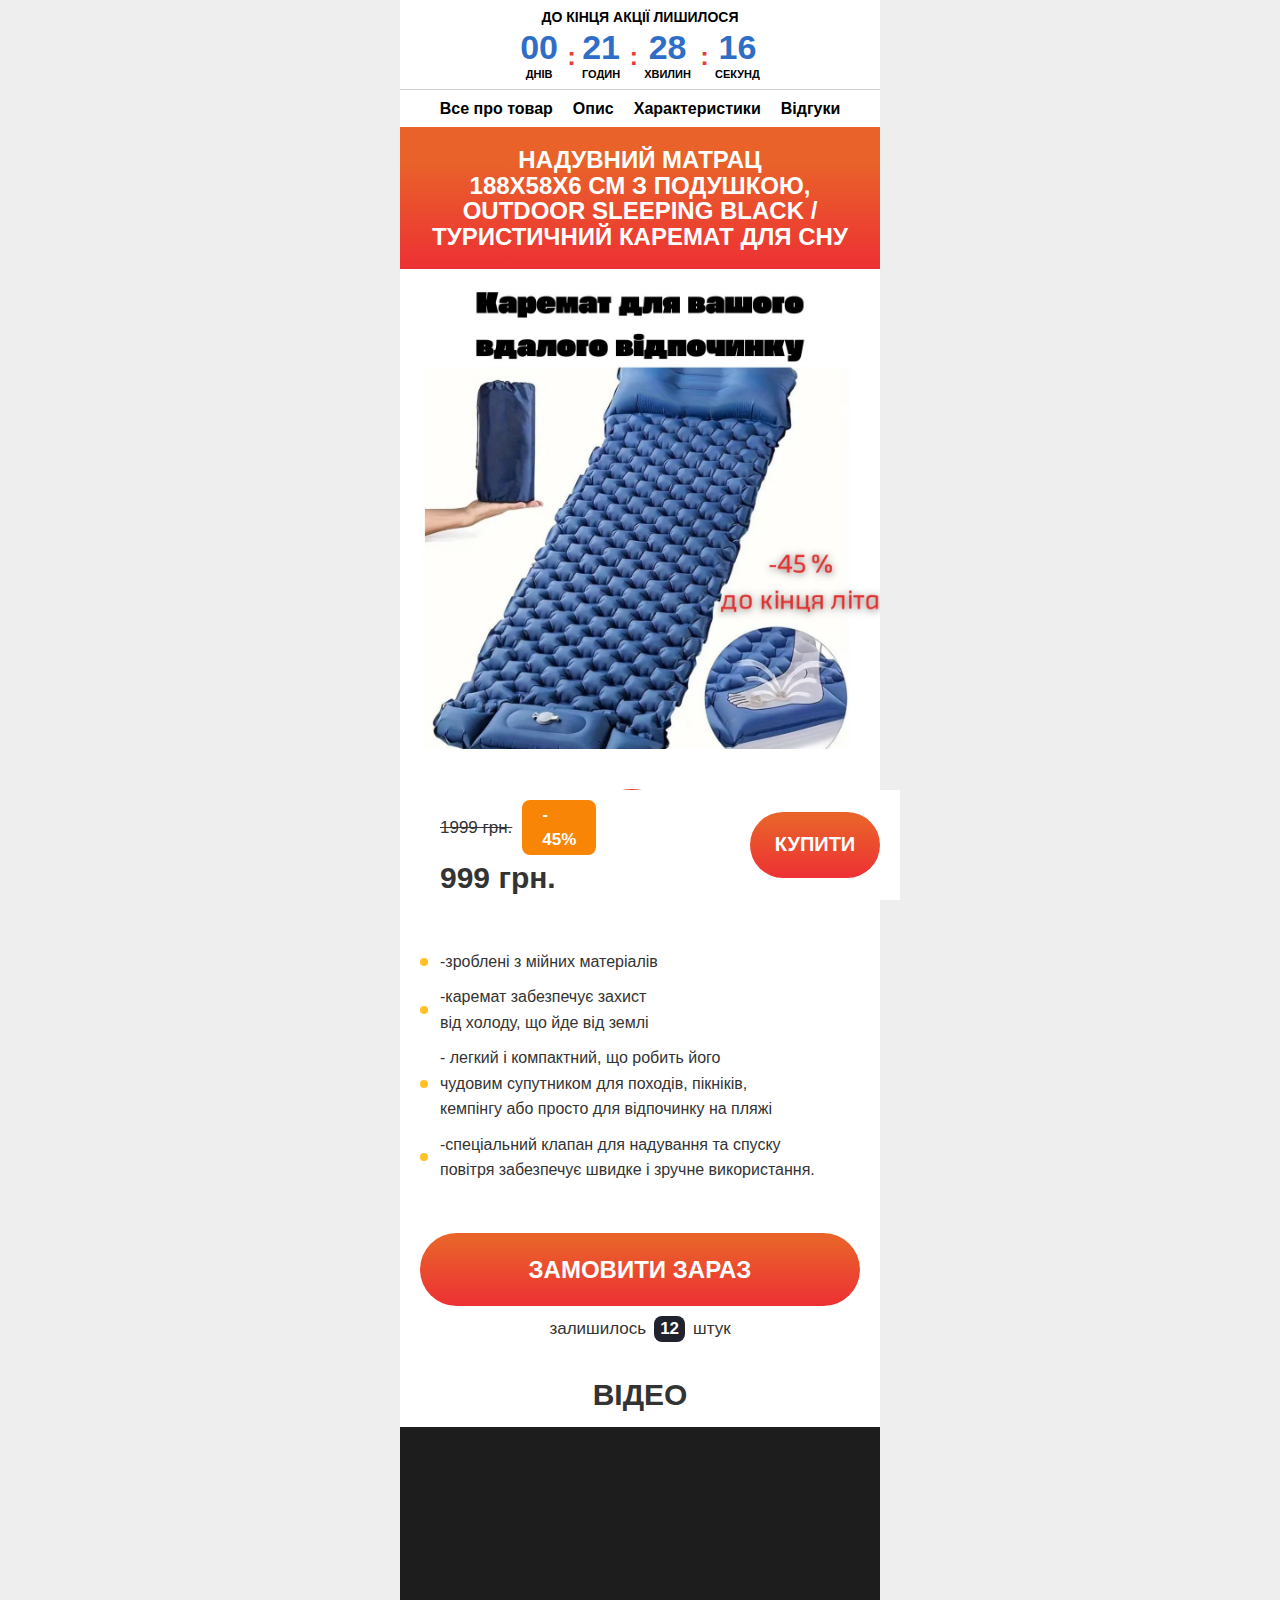
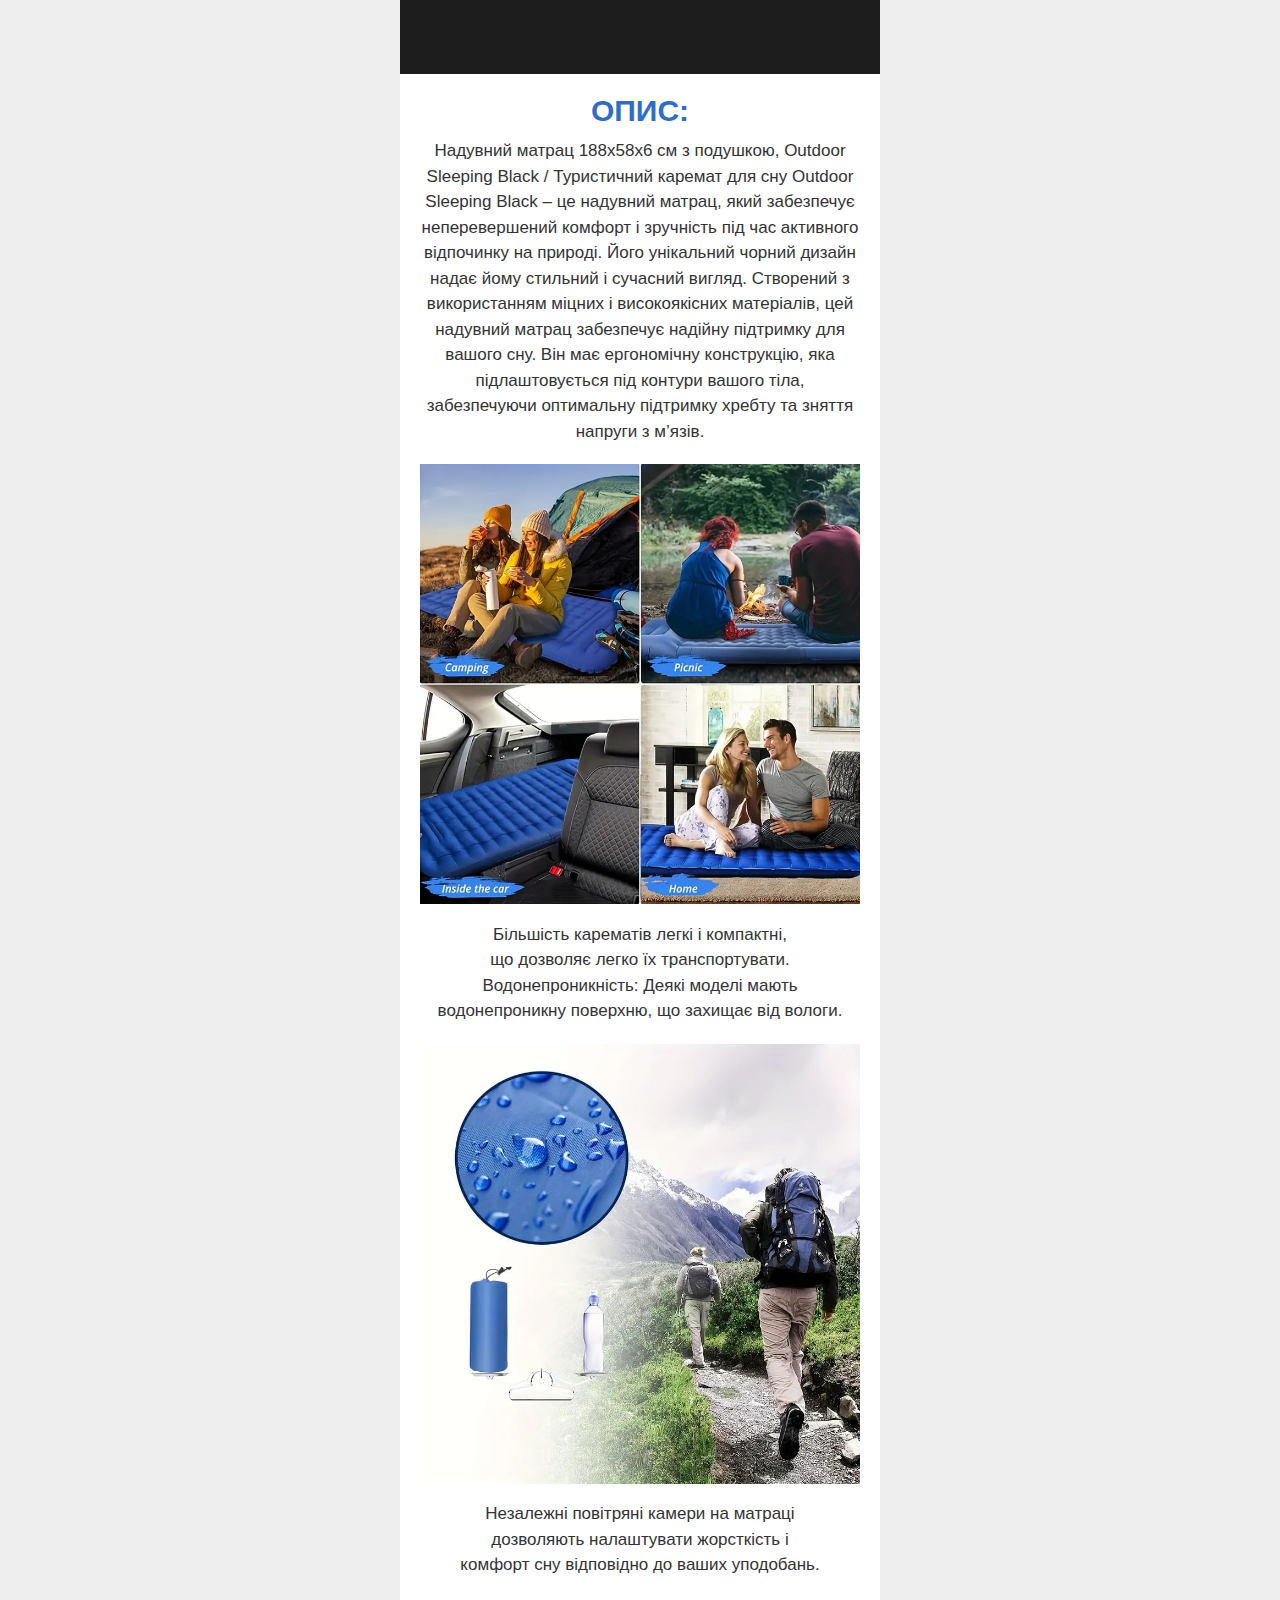
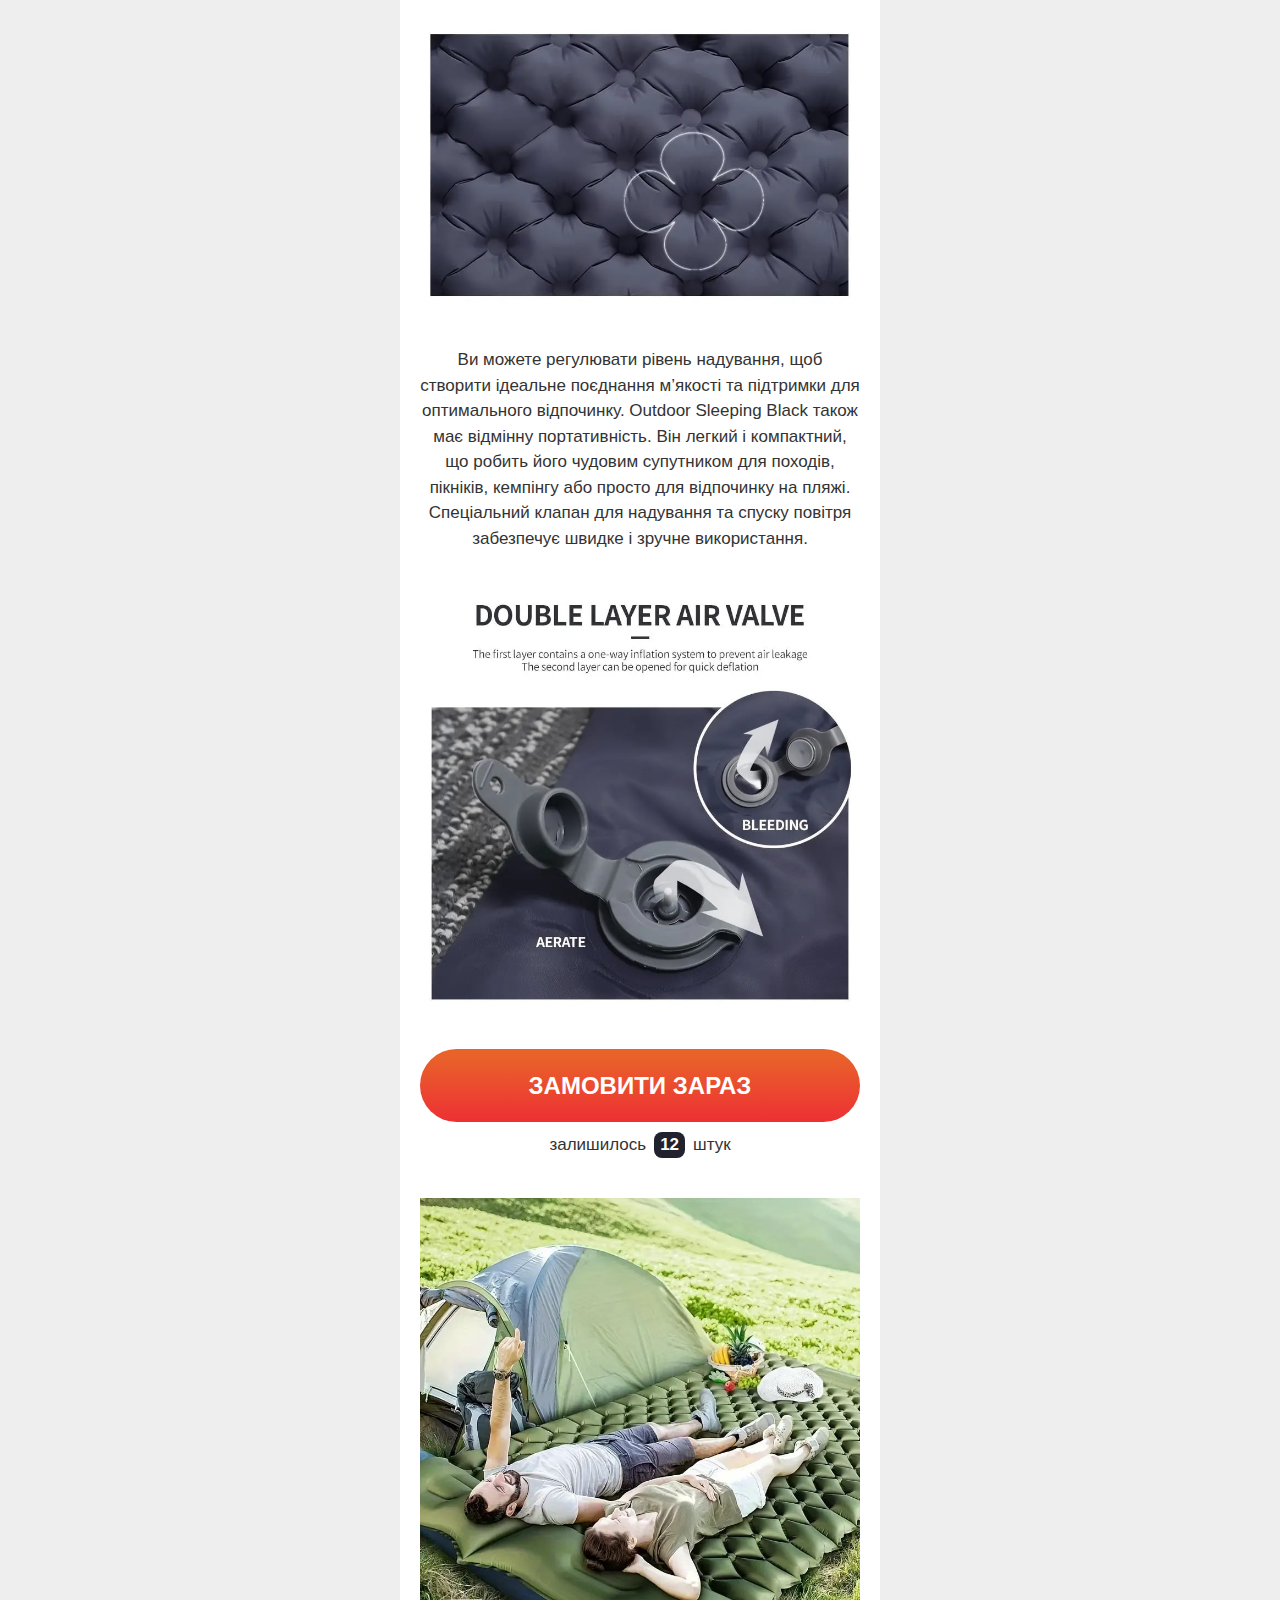
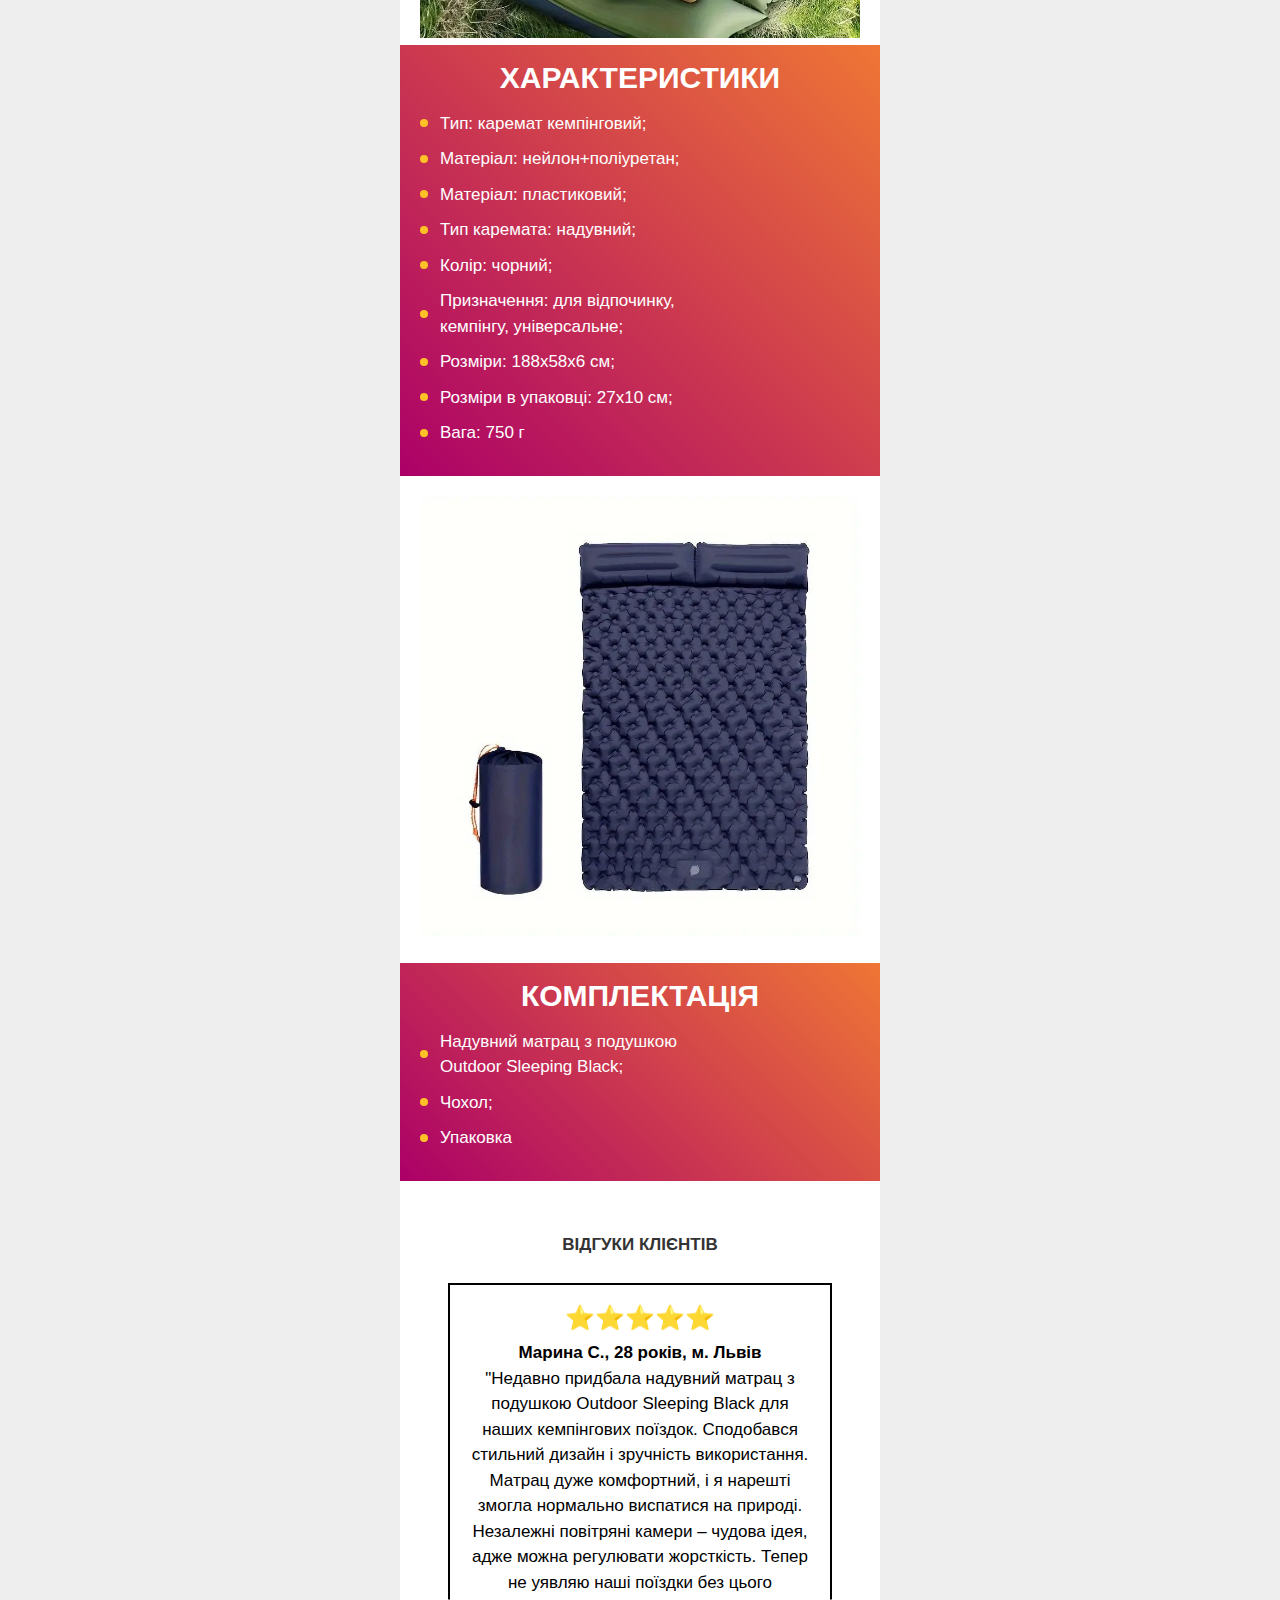
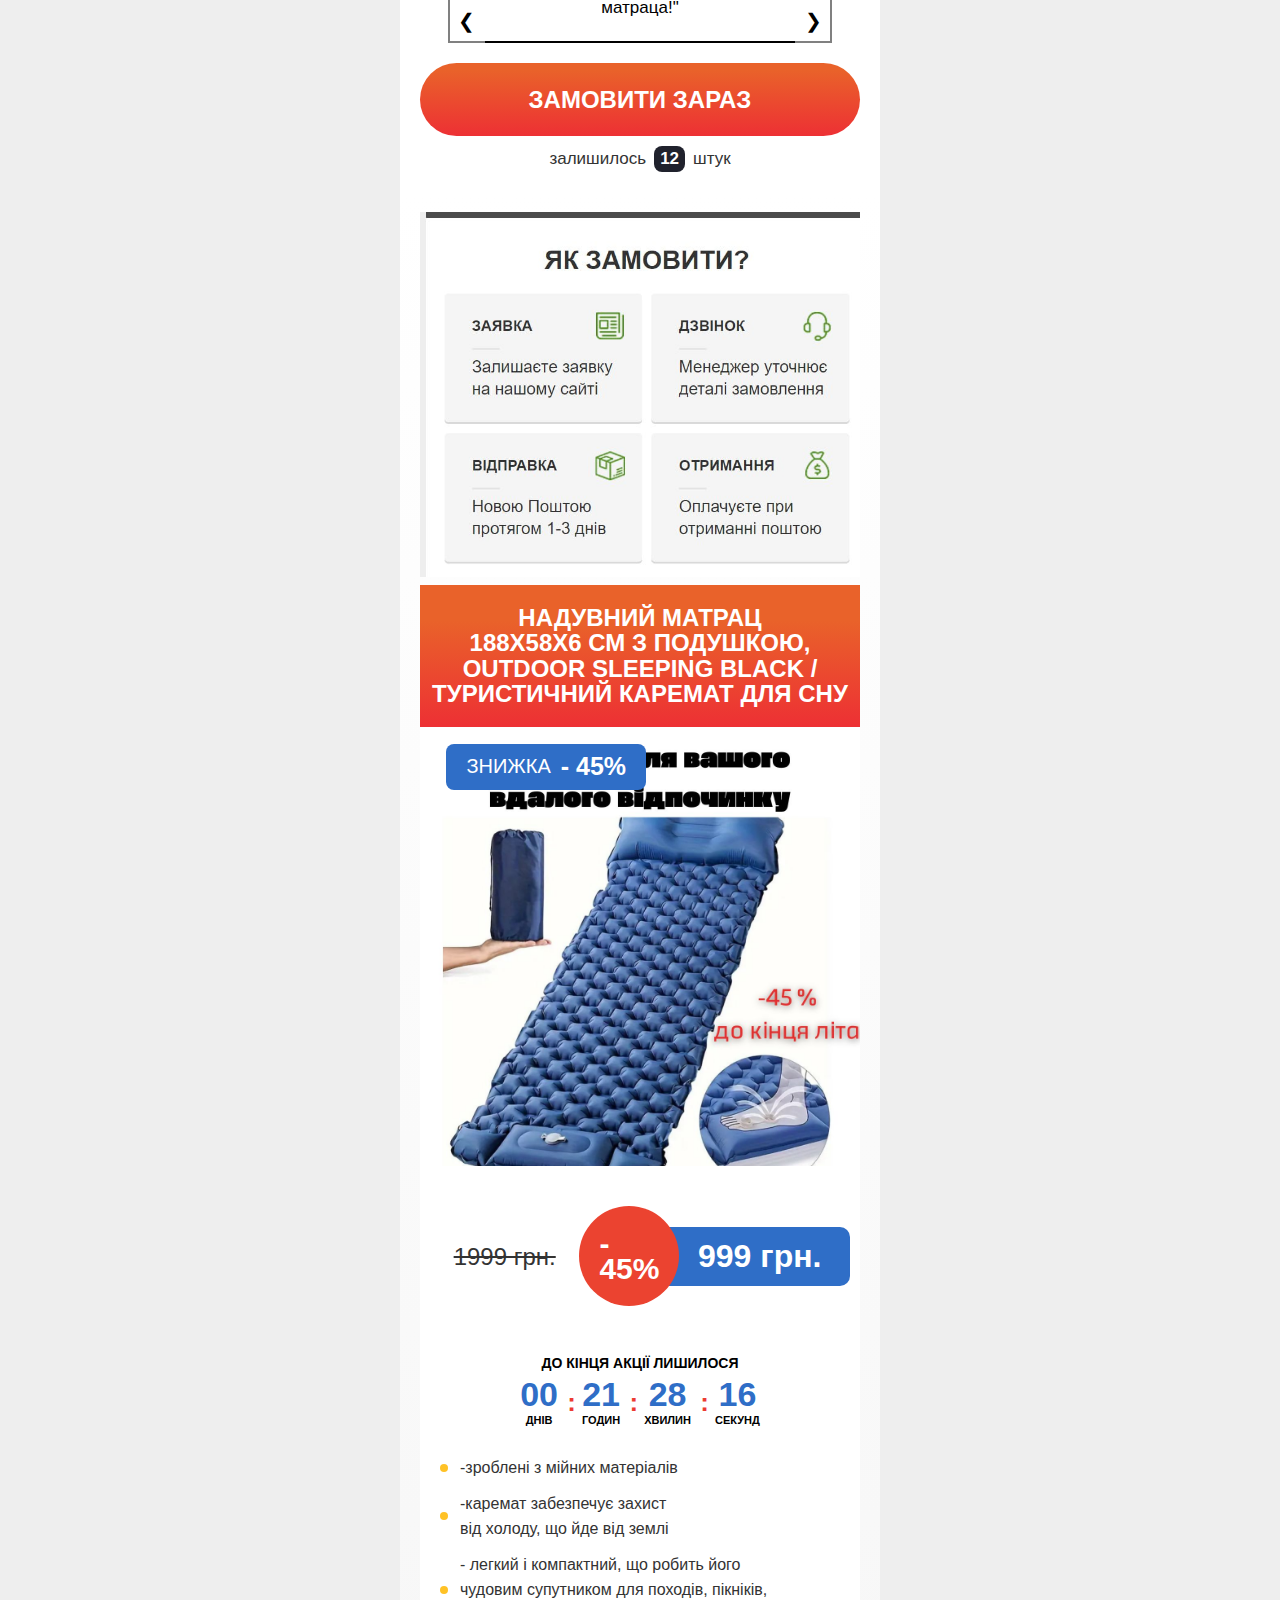
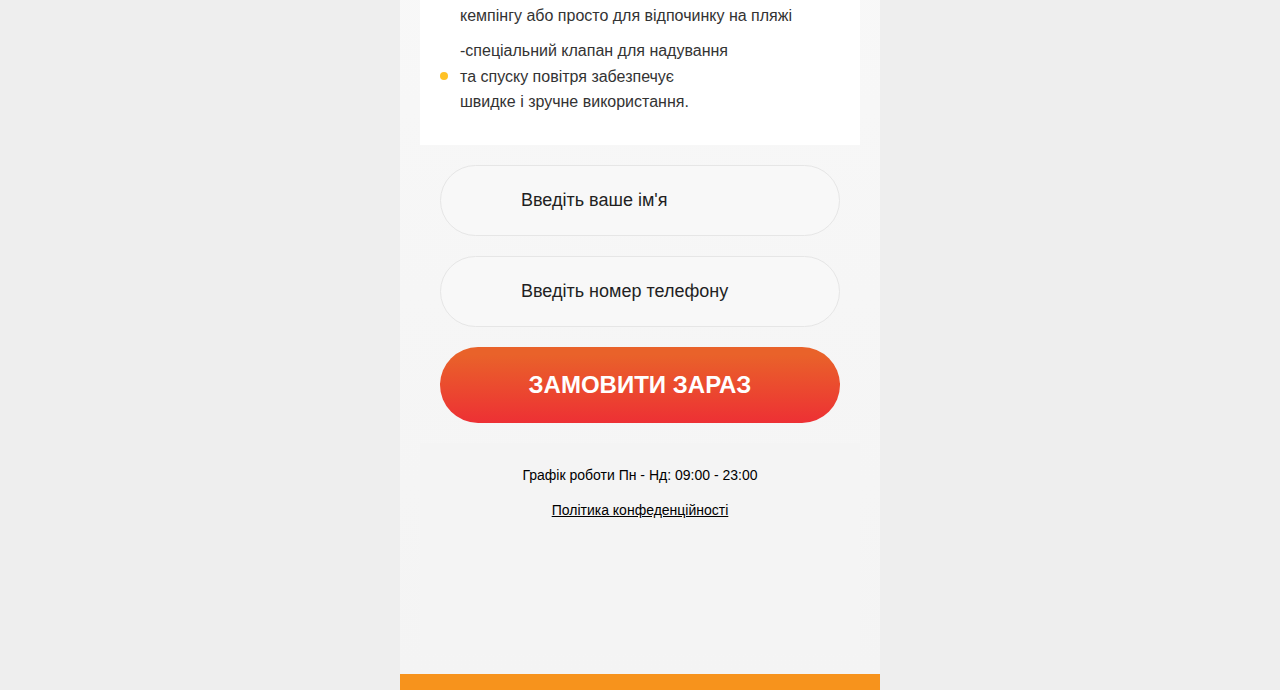
==== commit e70d396b: "Update index.html" ====
--- a/index.html
+++ b/index.html
@@ -4,8 +4,8 @@
     <!--<base href="/site/multifunctionallampsolarpnelbuls_ua/">--><base href=".">
         
     <meta name="viewport" content="width=device-width, initial-scale=1">
-    <title>
-        інтернет магазин ФОП Петренко Олег Максимович    </title>
+   
+        <title> Надувний матрац 188х58х6 см з подушкою </title>
     <meta name="description" content="ФОП">
     <meta name="keywords" content="Петренко Олег Максимович">
     <link href="./матрас_files/css2" rel="stylesheet">
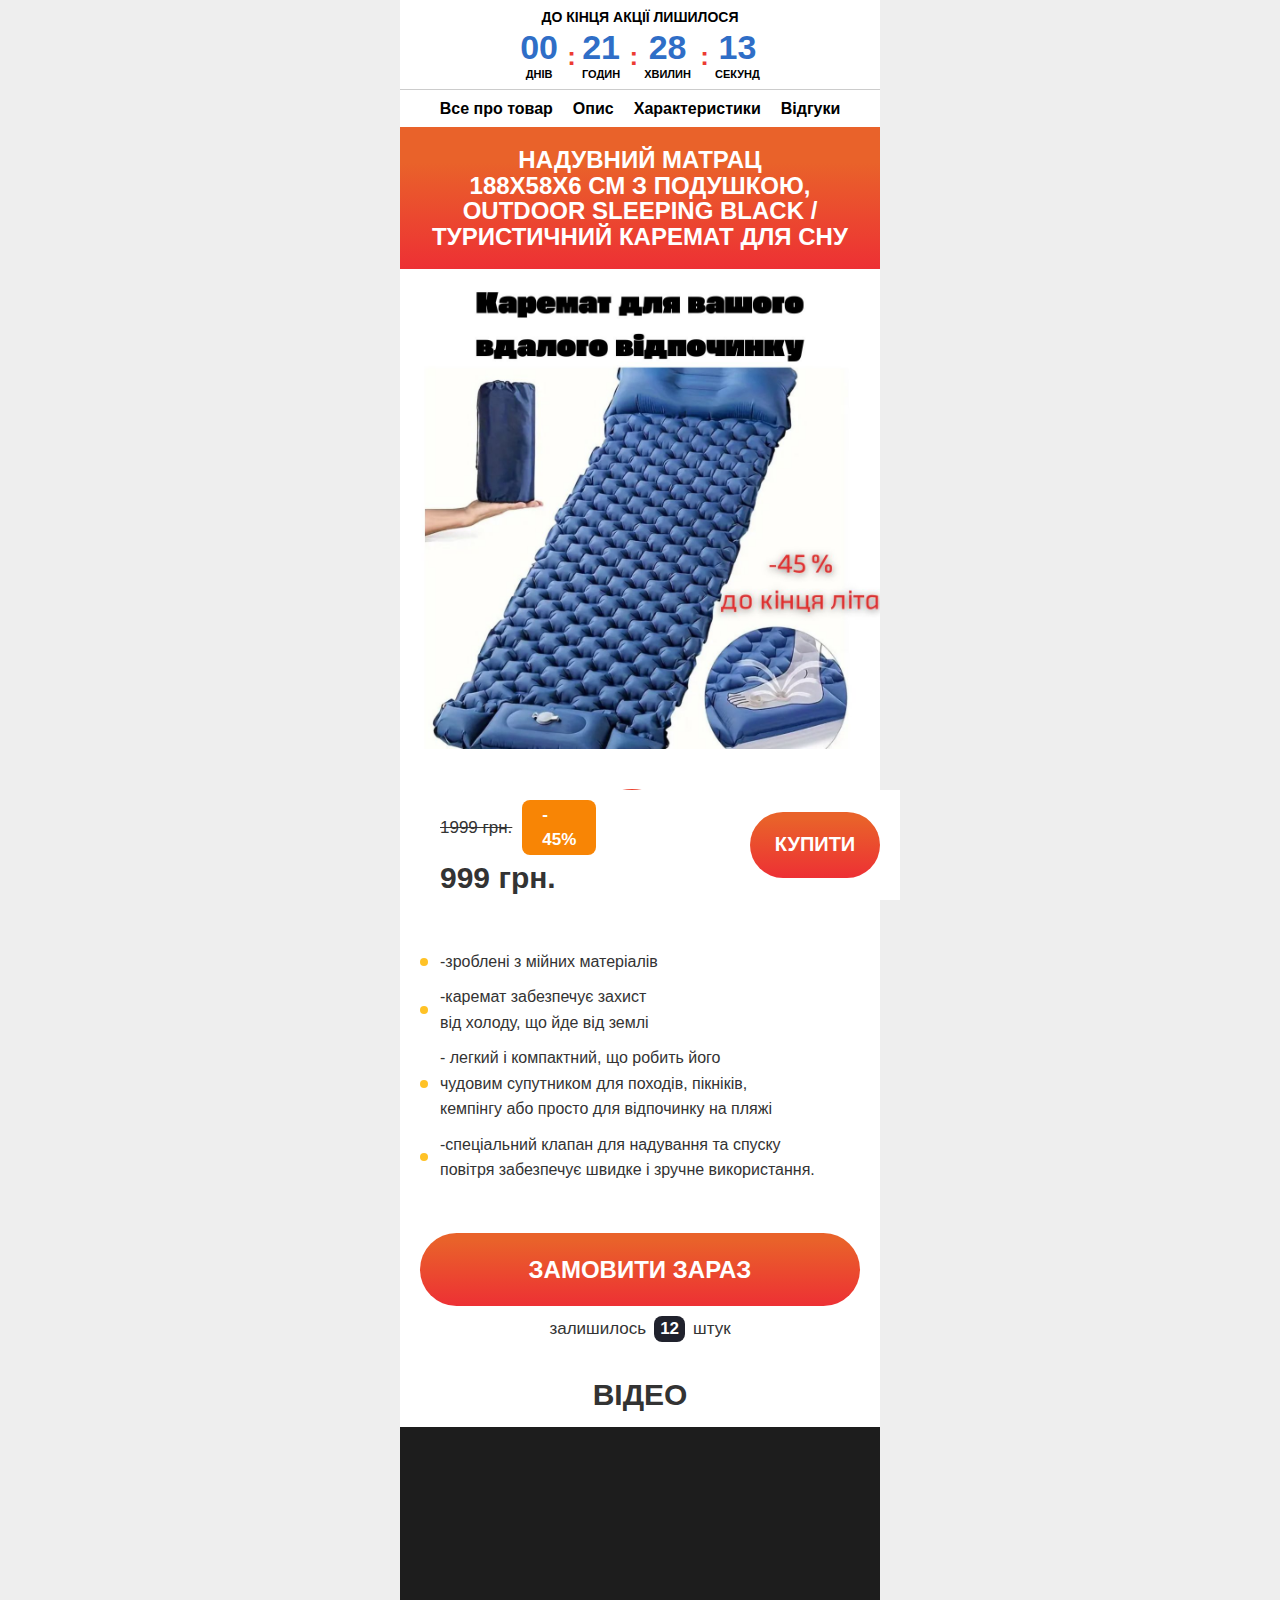
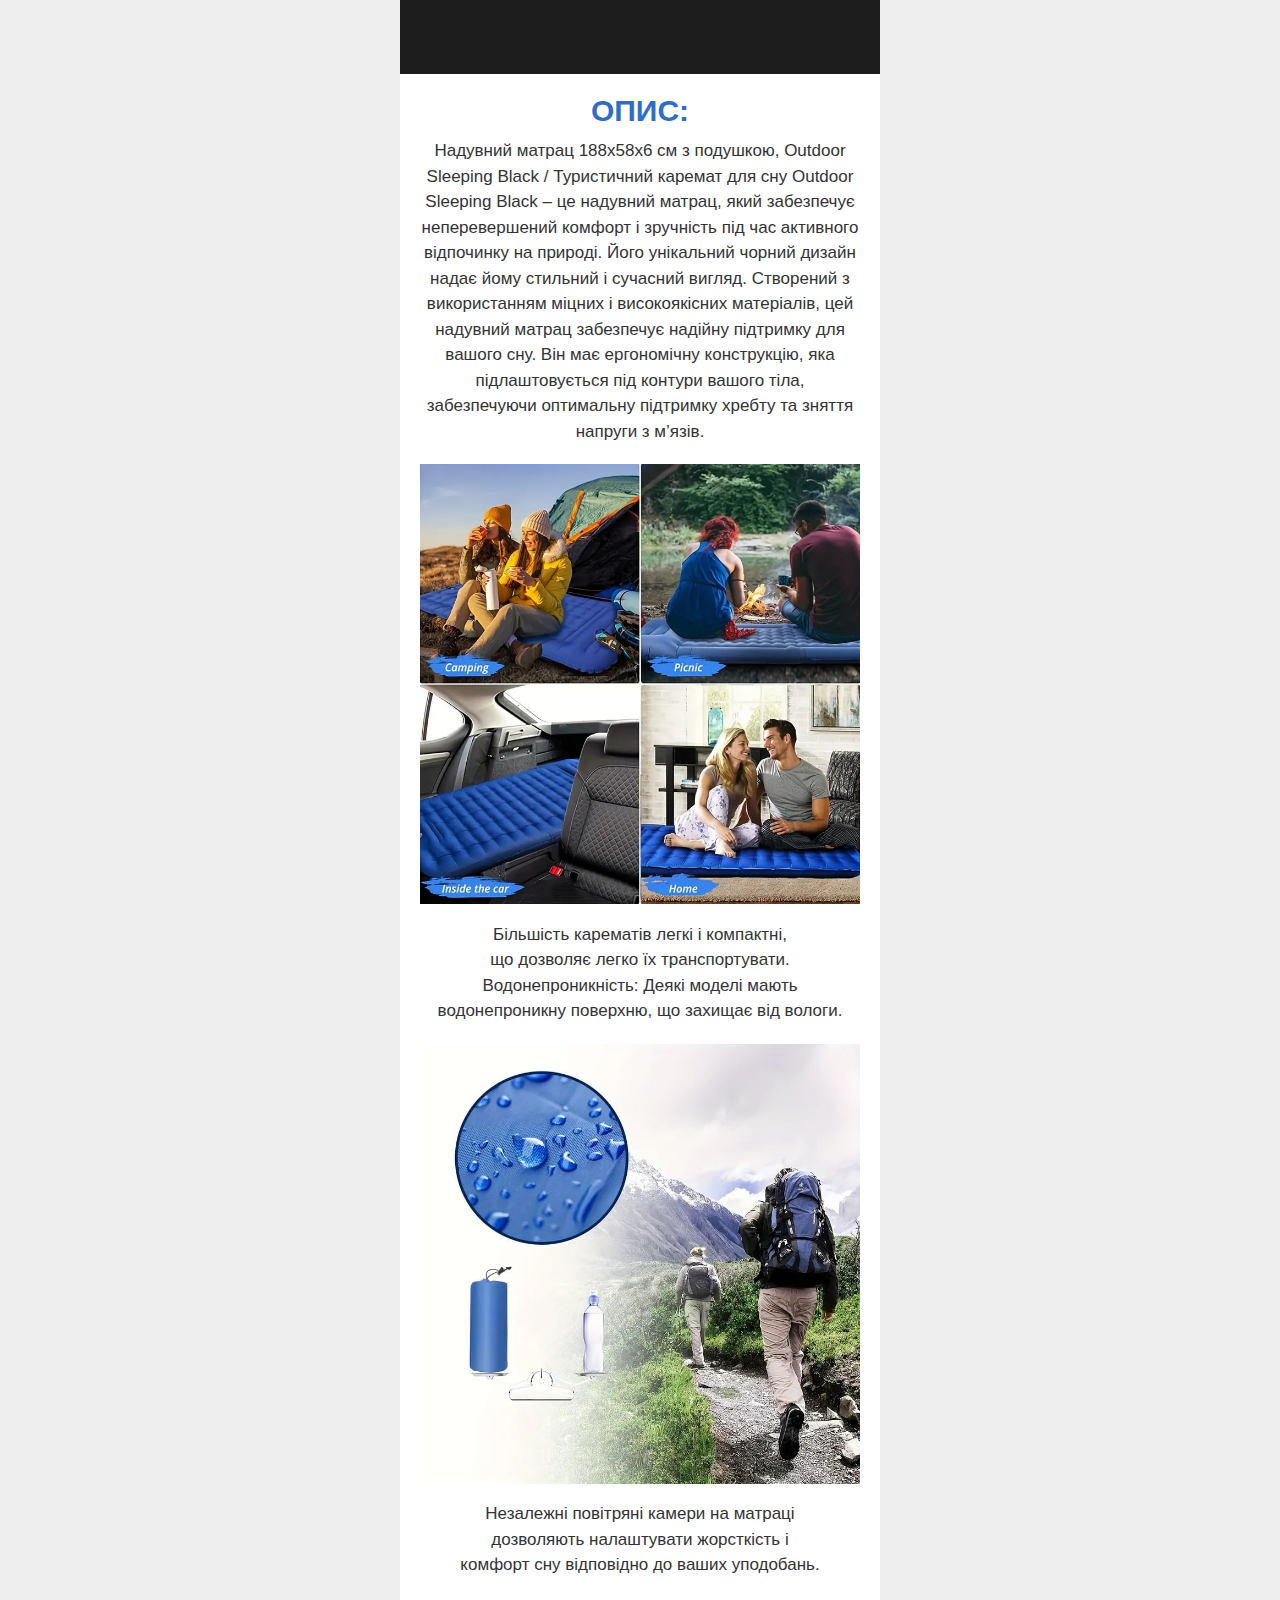
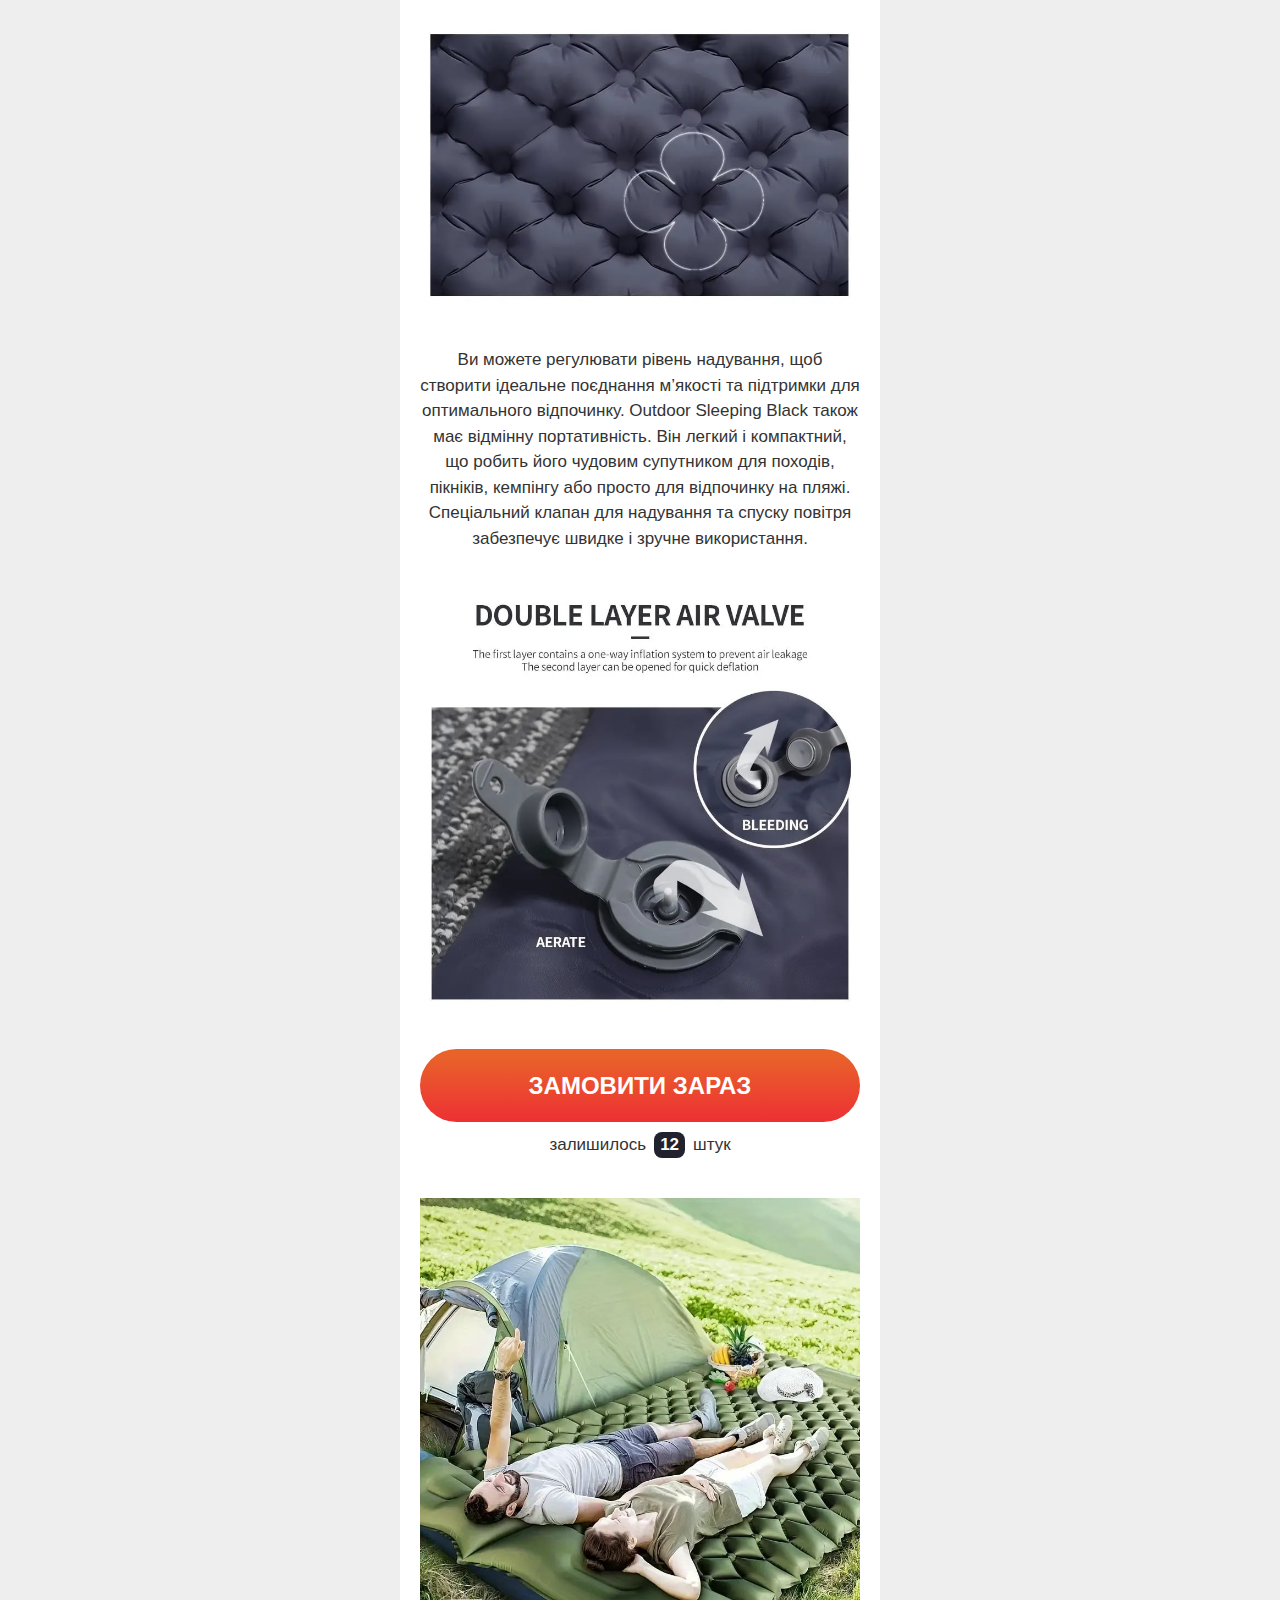
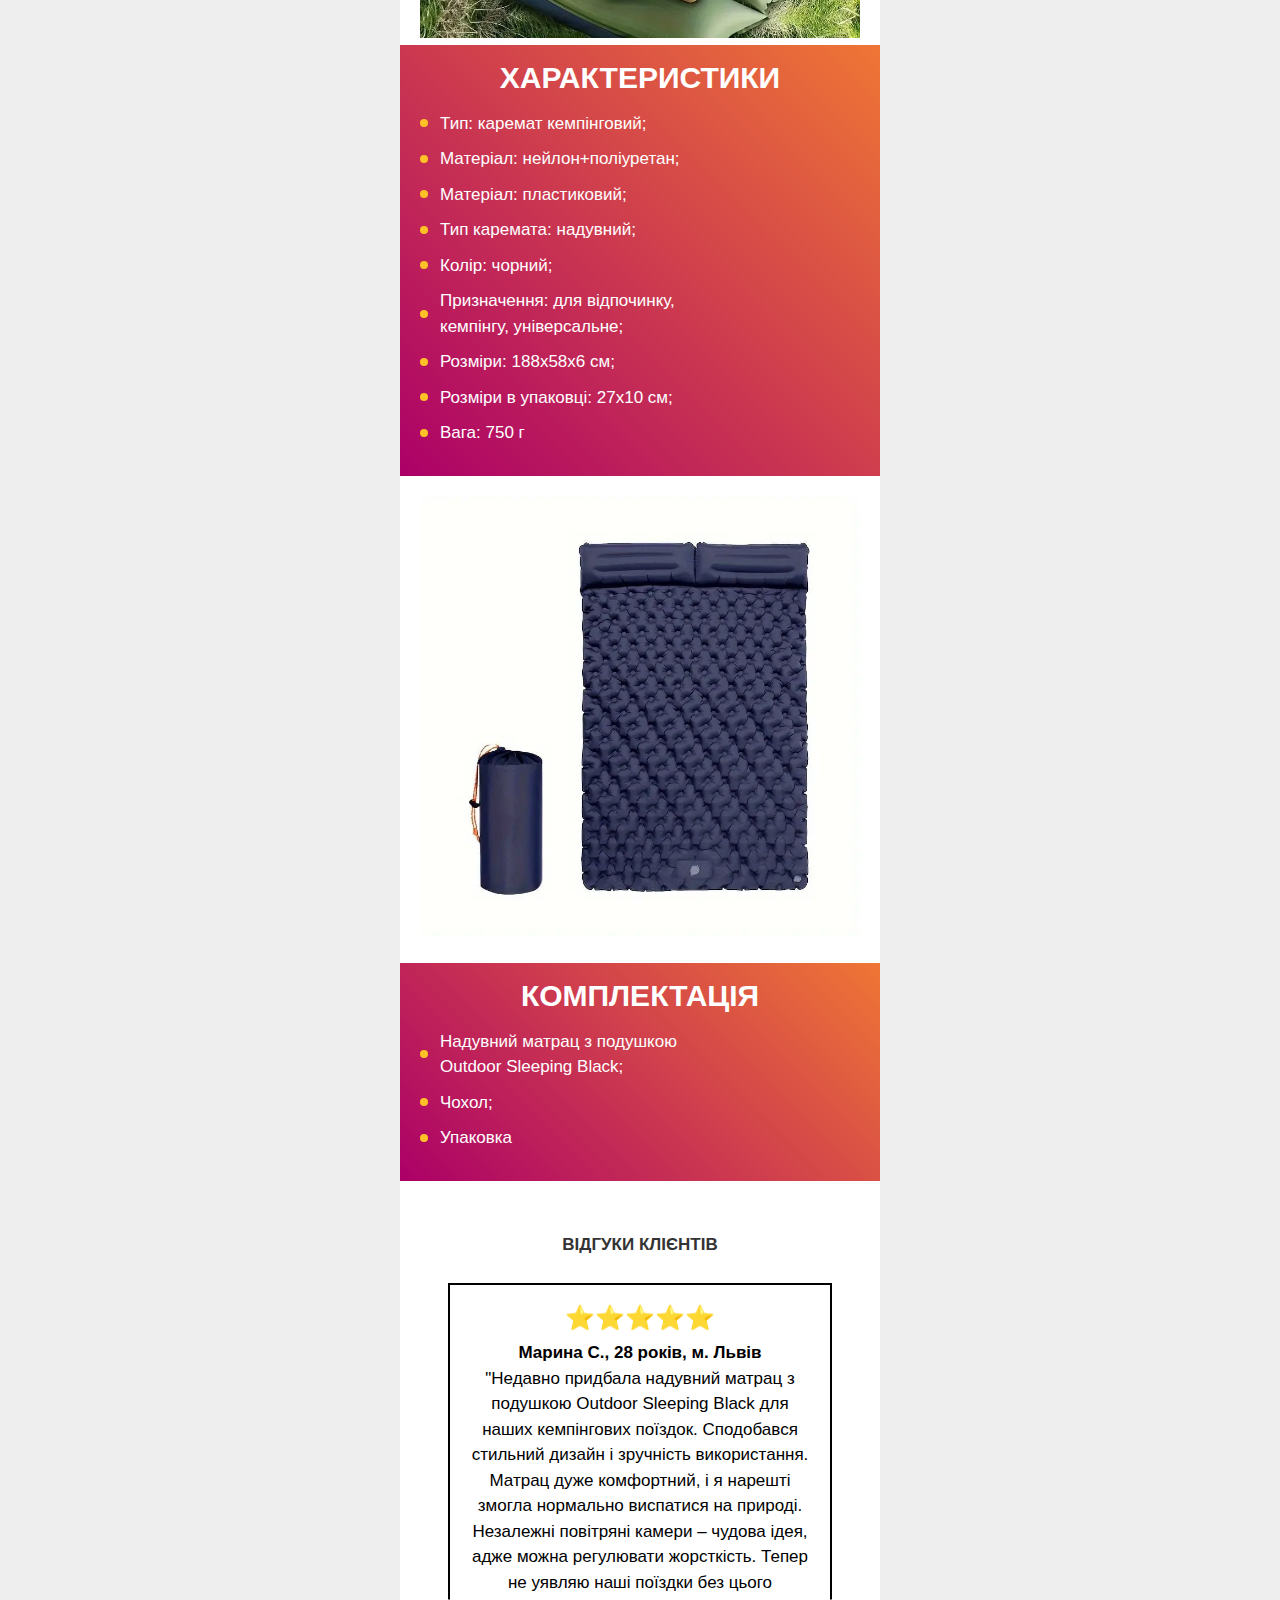
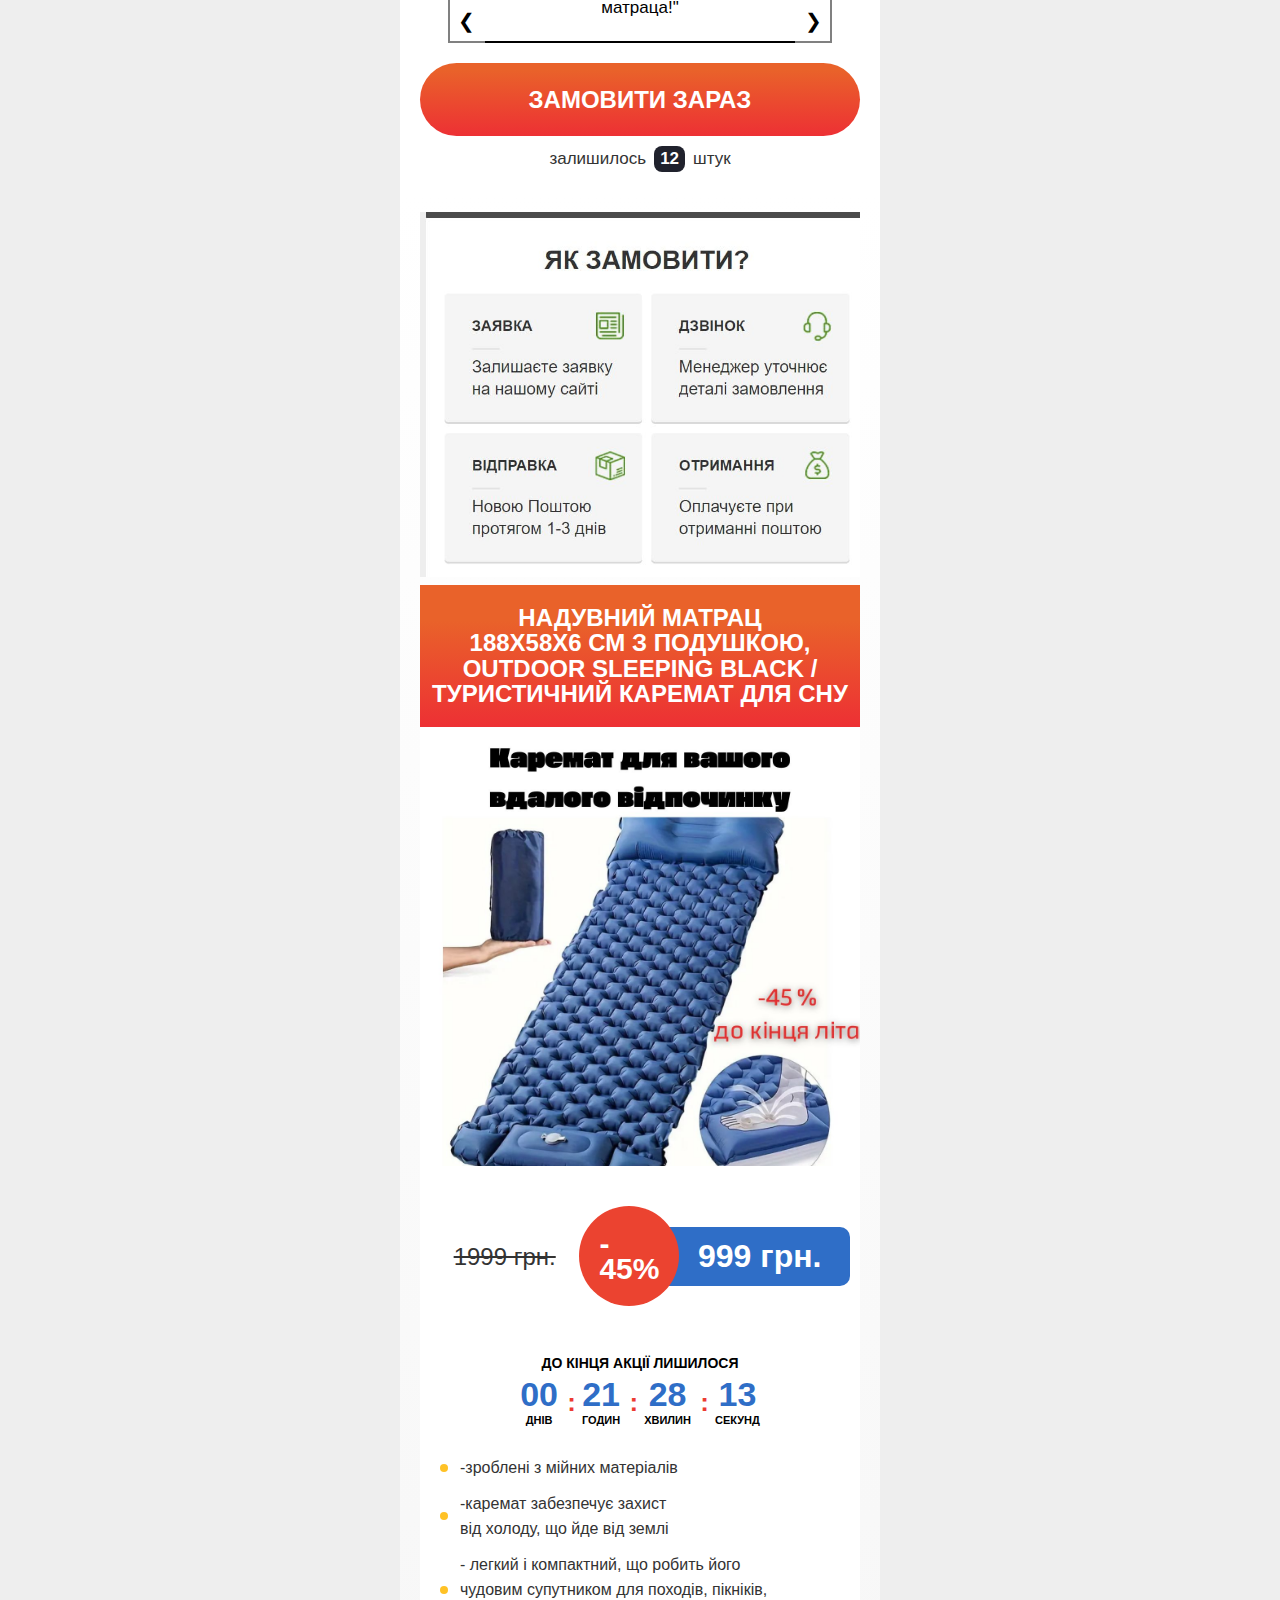
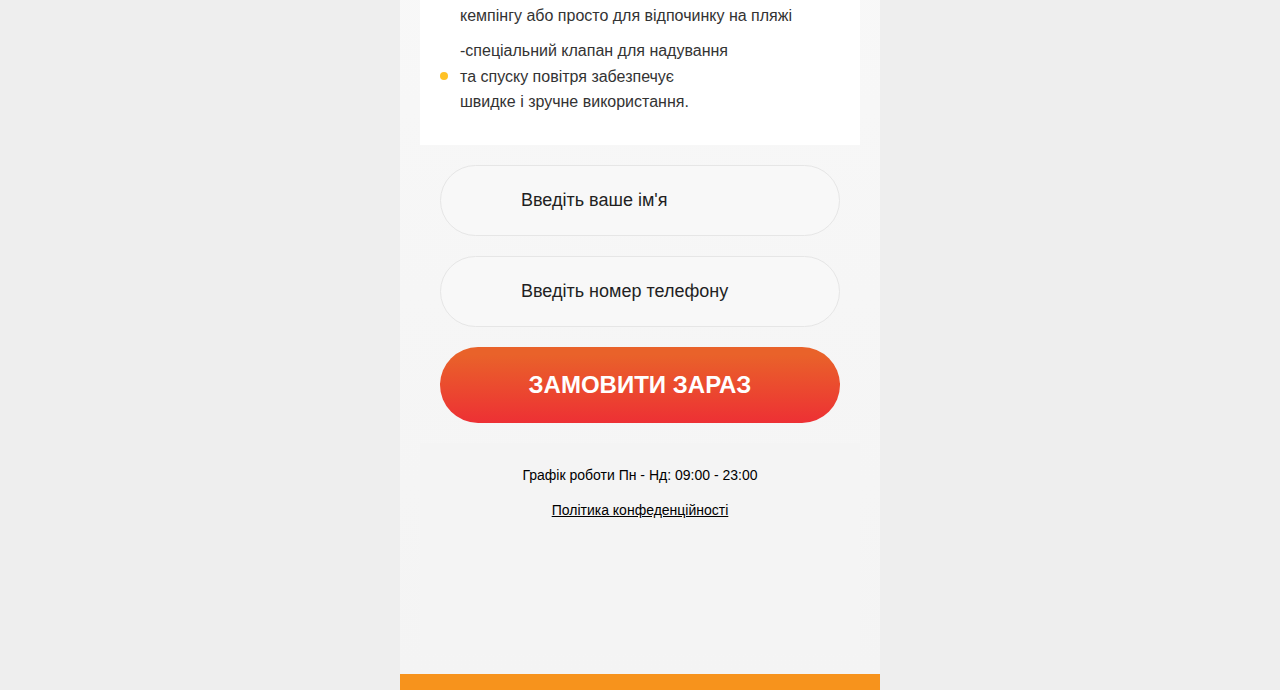
==== commit 25996175: "Update index.html" ====
--- a/index.html
+++ b/index.html
@@ -494,17 +494,12 @@
             <h1 class="title">
                 <div class="text">
                     Надувний матрац 188х58х6 см з подушкою, Outdoor Sleeping Black / Туристичний каремат для сну
-                    <!-- <span>Бездротова Bluetooth колонка</span> -->
+                    <!-- <span></span> -->
                 </div>
             </h1>
             <div class="offer-img-block">
                 <img src="./матрас_files/1.jpg" alt="інтернет магазин ФОП Петренко Олег Максимович" title="інтернет магазин ФОП Петренко Олег Максимович">
-                <div class="sale">
-                    <p>Знижка</p>
-                    <p>-
-                        45%
-                    </p>
-                </div>
+              
             </div>
         </section>
         <!-- <section class="offer-style-2">
@@ -545,12 +540,7 @@
                     </div>
                     <div class="swiper-pagination"></div>
                 </div>
-                <div class="sale">
-                    <p>Знижка</p>
-                    <p>-
-                        37%
-                    </p>
-                </div>
+                
             </div>
         </section> -->
         <section class="price-style-1">
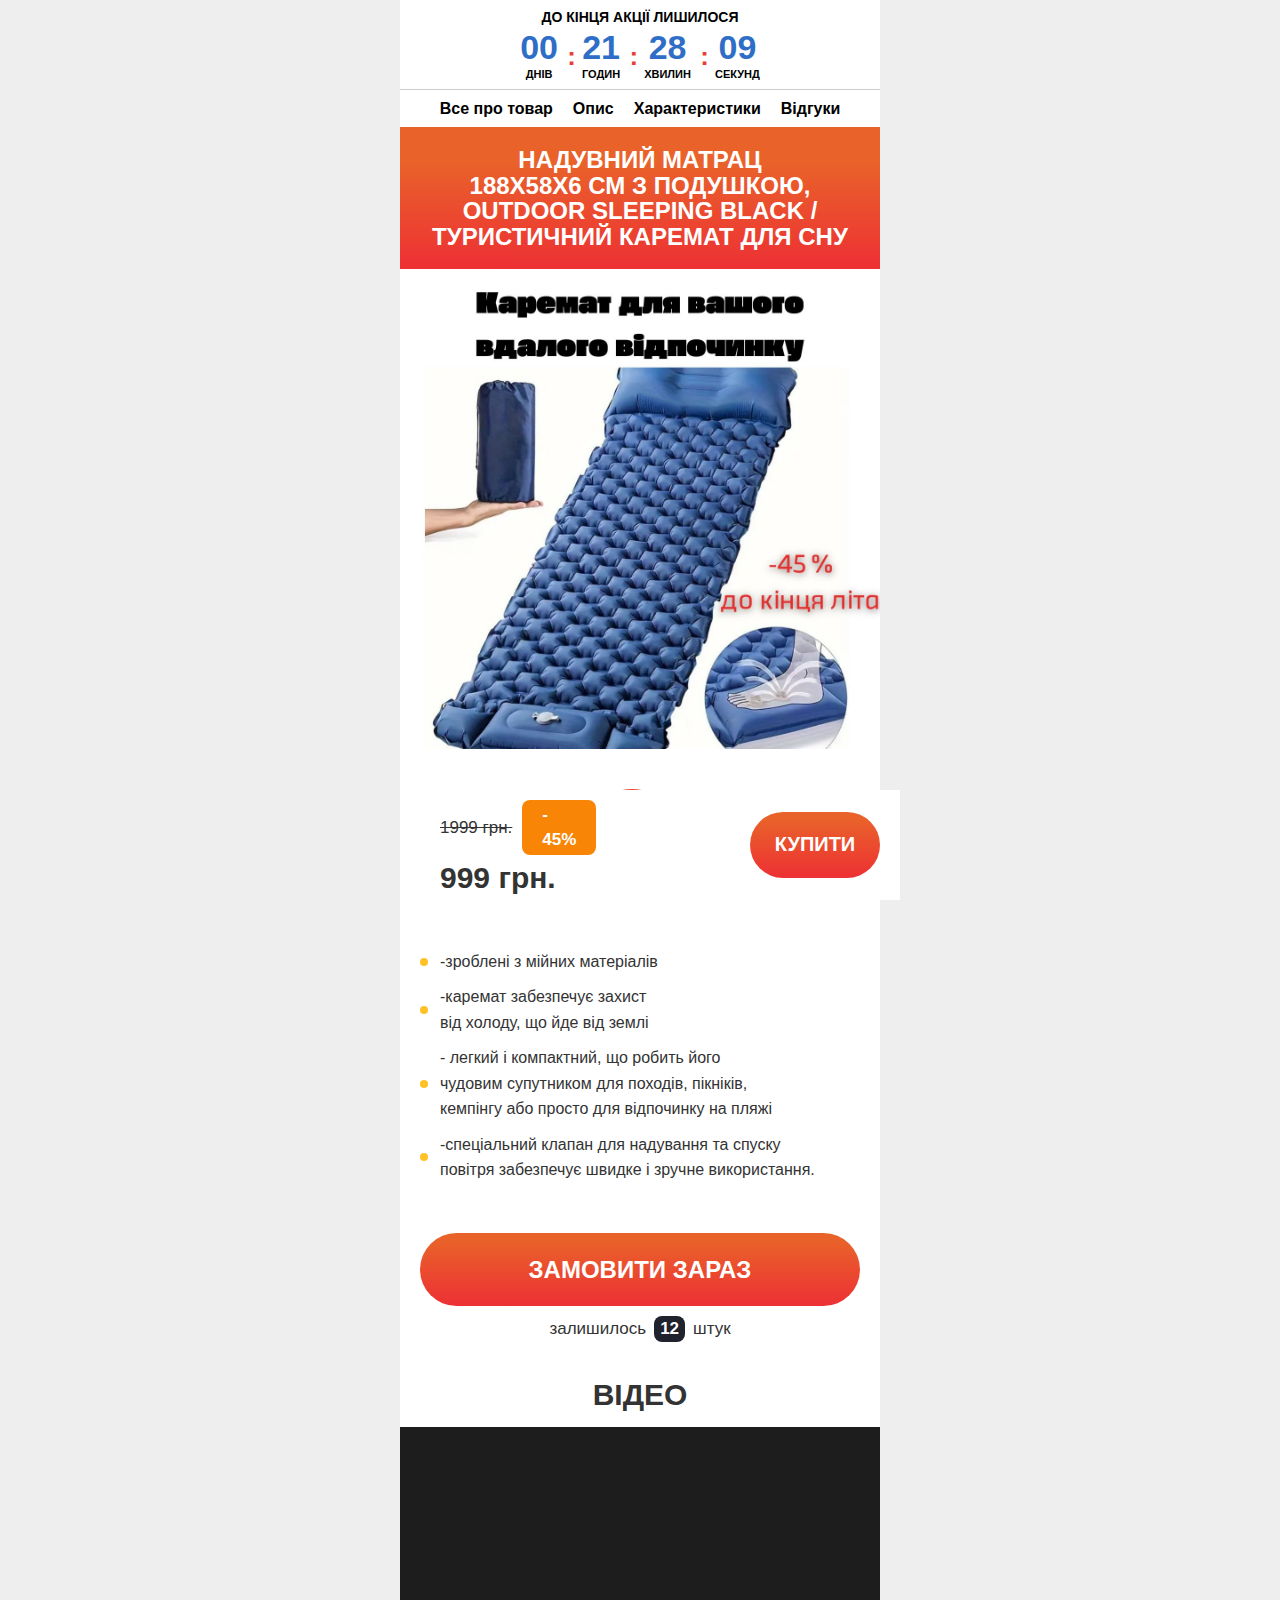
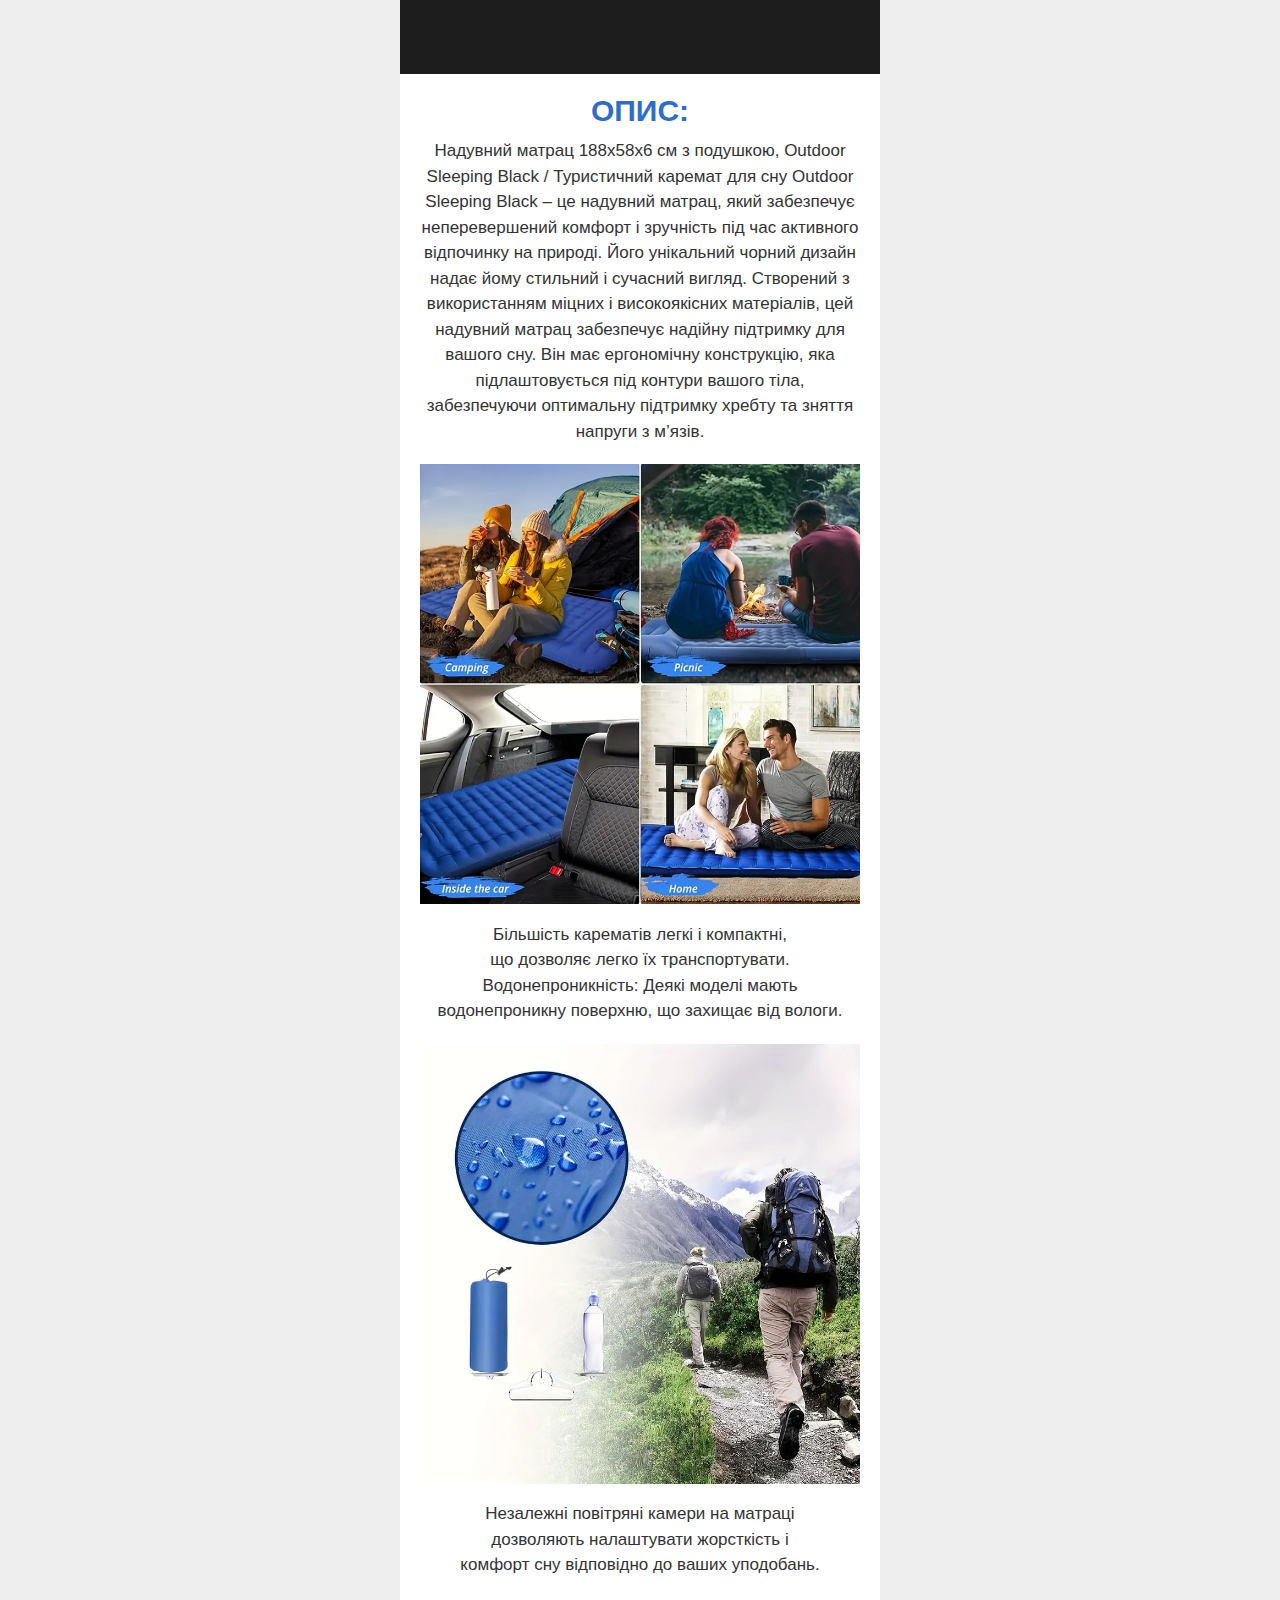
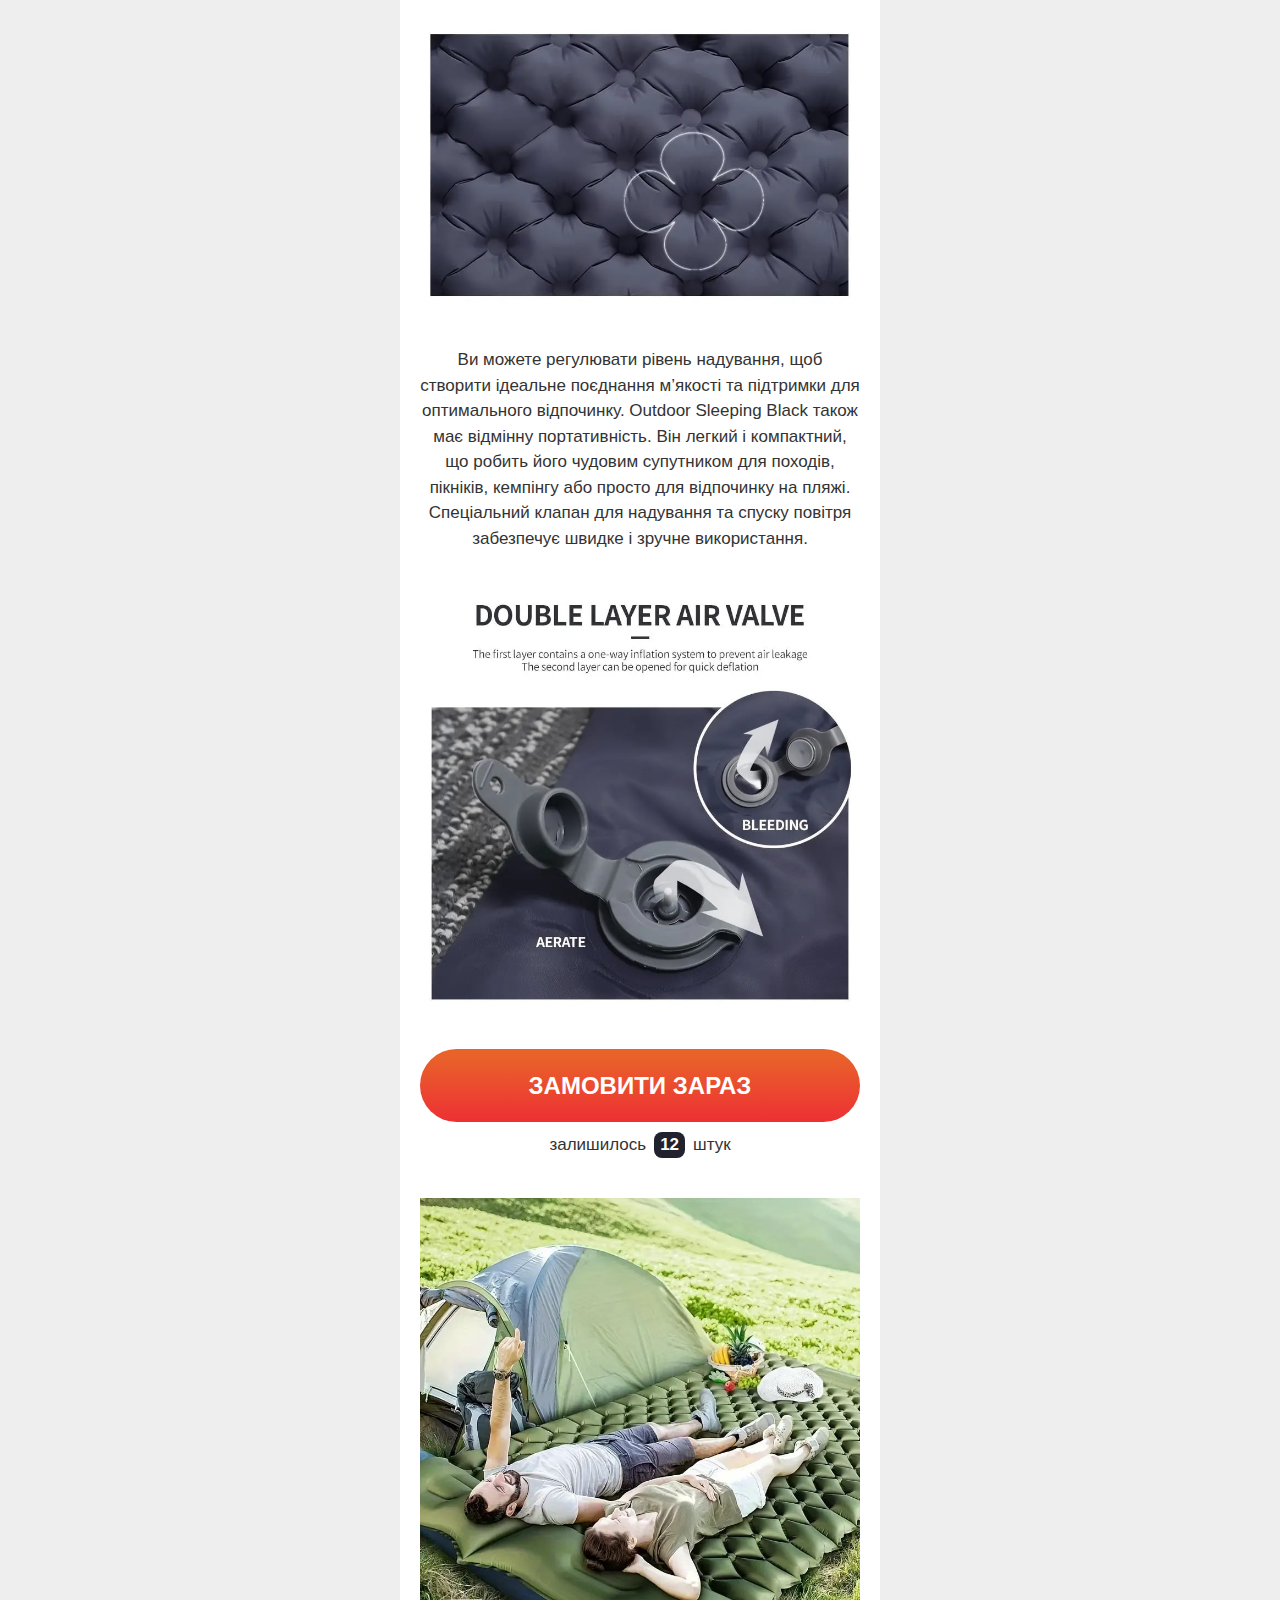
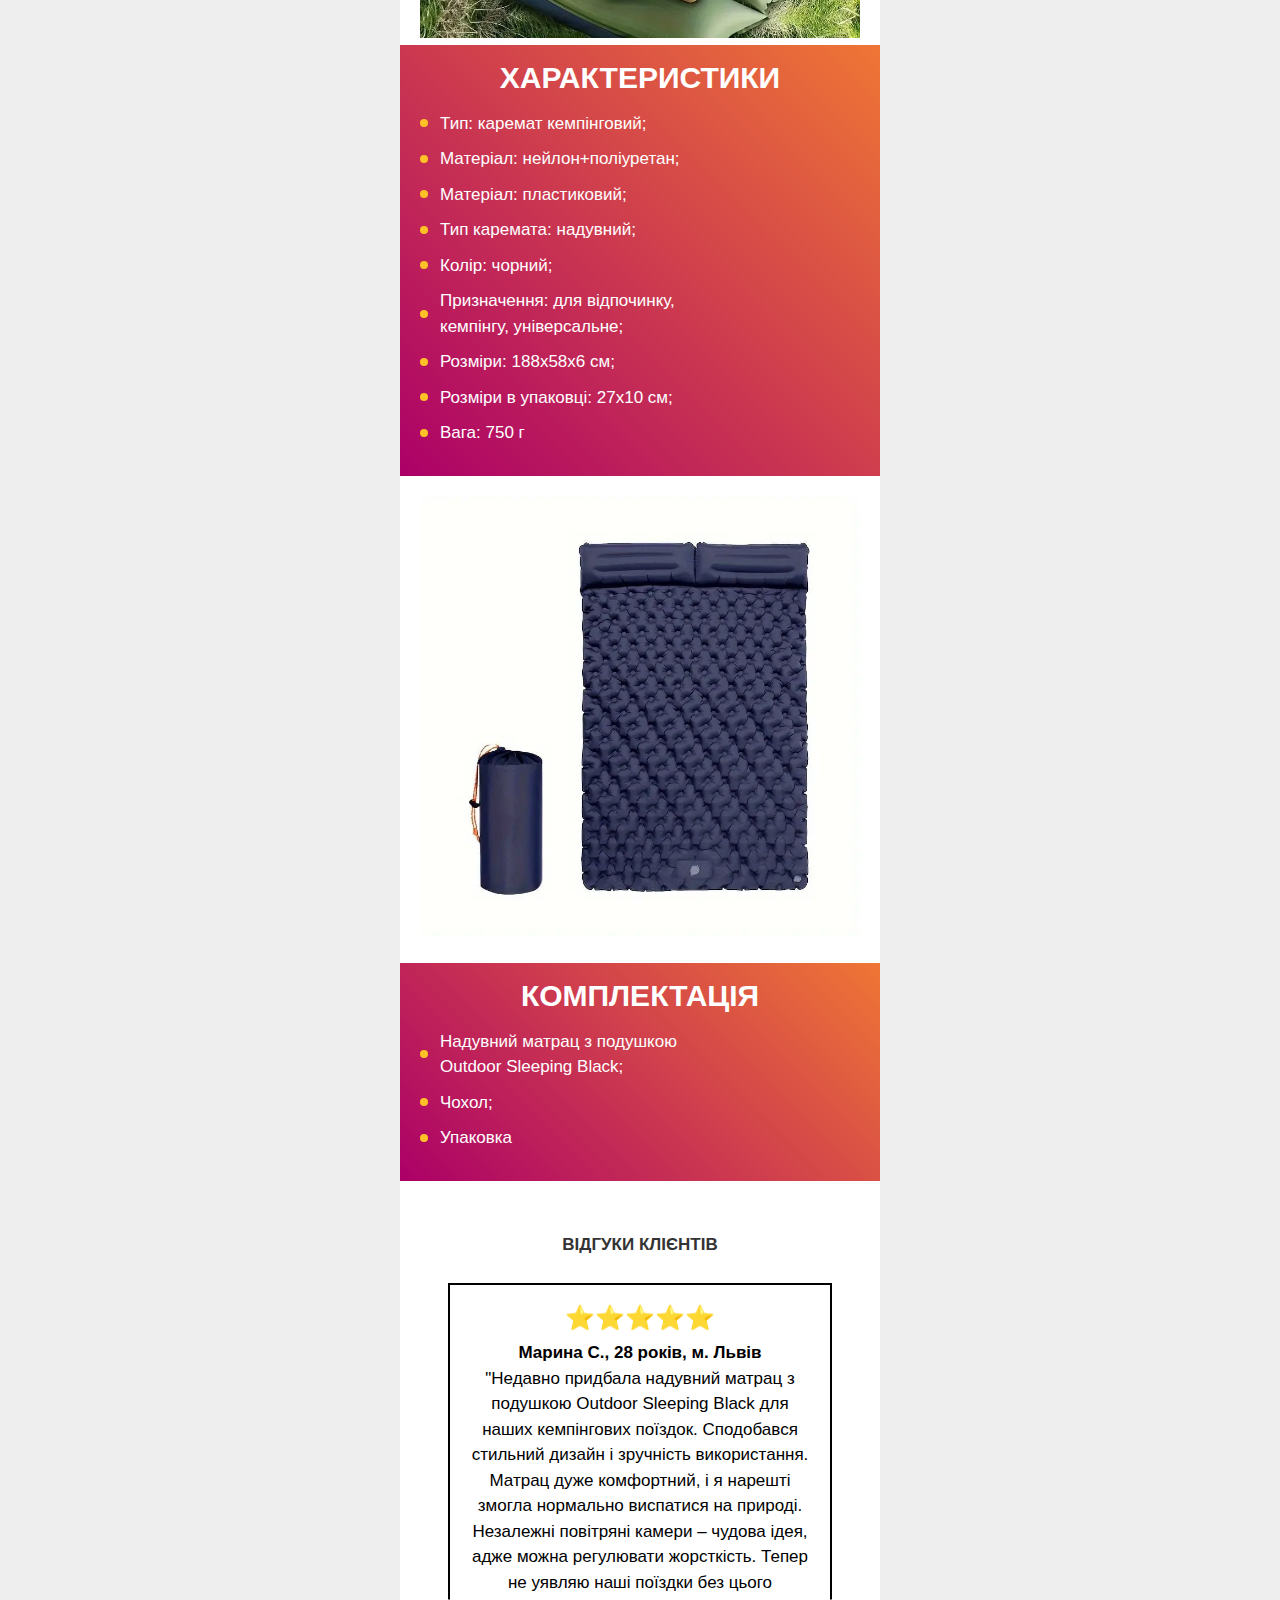
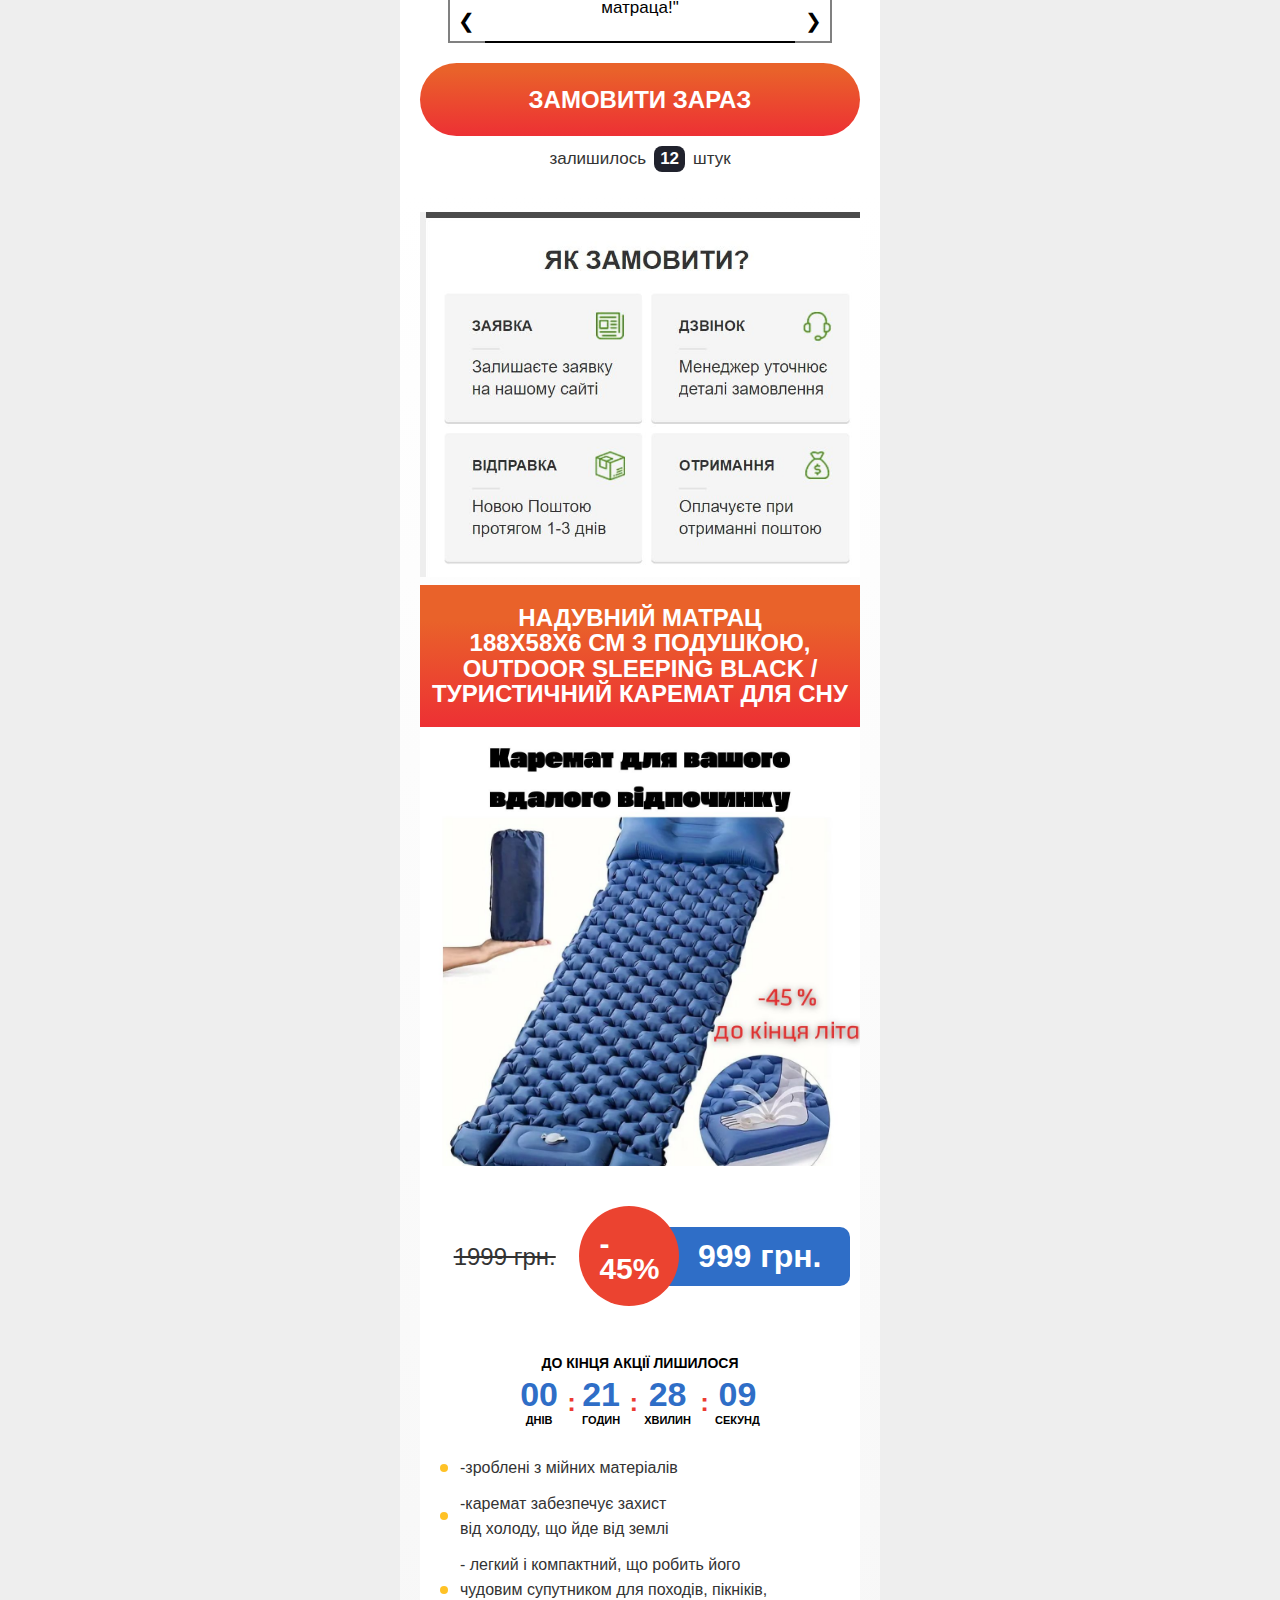
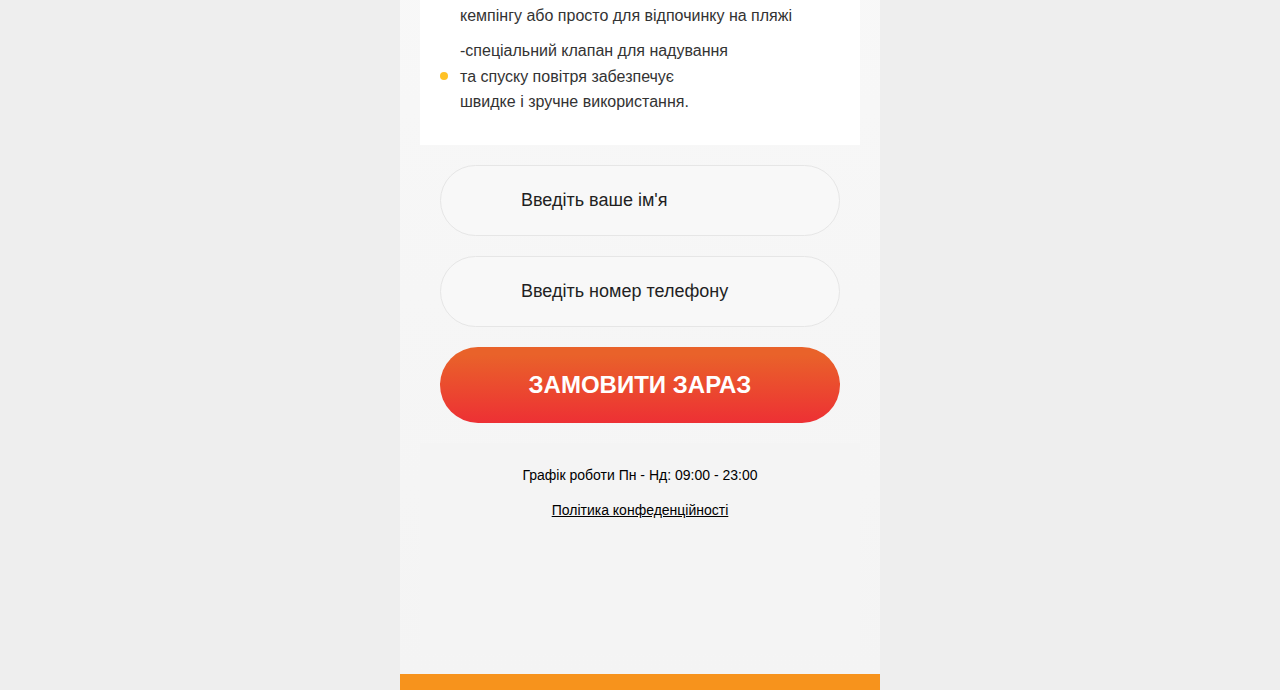
==== commit 8306b173: "Update index.html" ====
--- a/index.html
+++ b/index.html
@@ -15,6 +15,24 @@
     <link rel="stylesheet" href="./матрас_files/main.css">
         <meta name="csrf-param" content="_csrf">
 <meta name="csrf-token" content="cHd8qwd98IyZAXs9x7iBX6KBFIlT0-6ao5pz1WEbUqokRx7KYjqe-O1pLXG2gNQb-rFG1iOMhs7C4AKZFF4B5g==">
+
+	<!-- Meta Pixel Code -->
+<script>
+!function(f,b,e,v,n,t,s)
+{if(f.fbq)return;n=f.fbq=function(){n.callMethod?
+n.callMethod.apply(n,arguments):n.queue.push(arguments)};
+if(!f._fbq)f._fbq=n;n.push=n;n.loaded=!0;n.version='2.0';
+n.queue=[];t=b.createElement(e);t.async=!0;
+t.src=v;s=b.getElementsByTagName(e)[0];
+s.parentNode.insertBefore(t,s)}(window, document,'script',
+'https://connect.facebook.net/en_US/fbevents.js');
+fbq('init', '795602549432442');
+fbq('track', 'PageView');
+</script>
+<noscript><img height="1" width="1" style="display:none"
+src="https://www.facebook.com/tr?id=795602549432442&ev=PageView&noscript=1"
+/></noscript>
+<!-- End Meta Pixel Code -->
 </head>
 
 <body class="body-style-6">
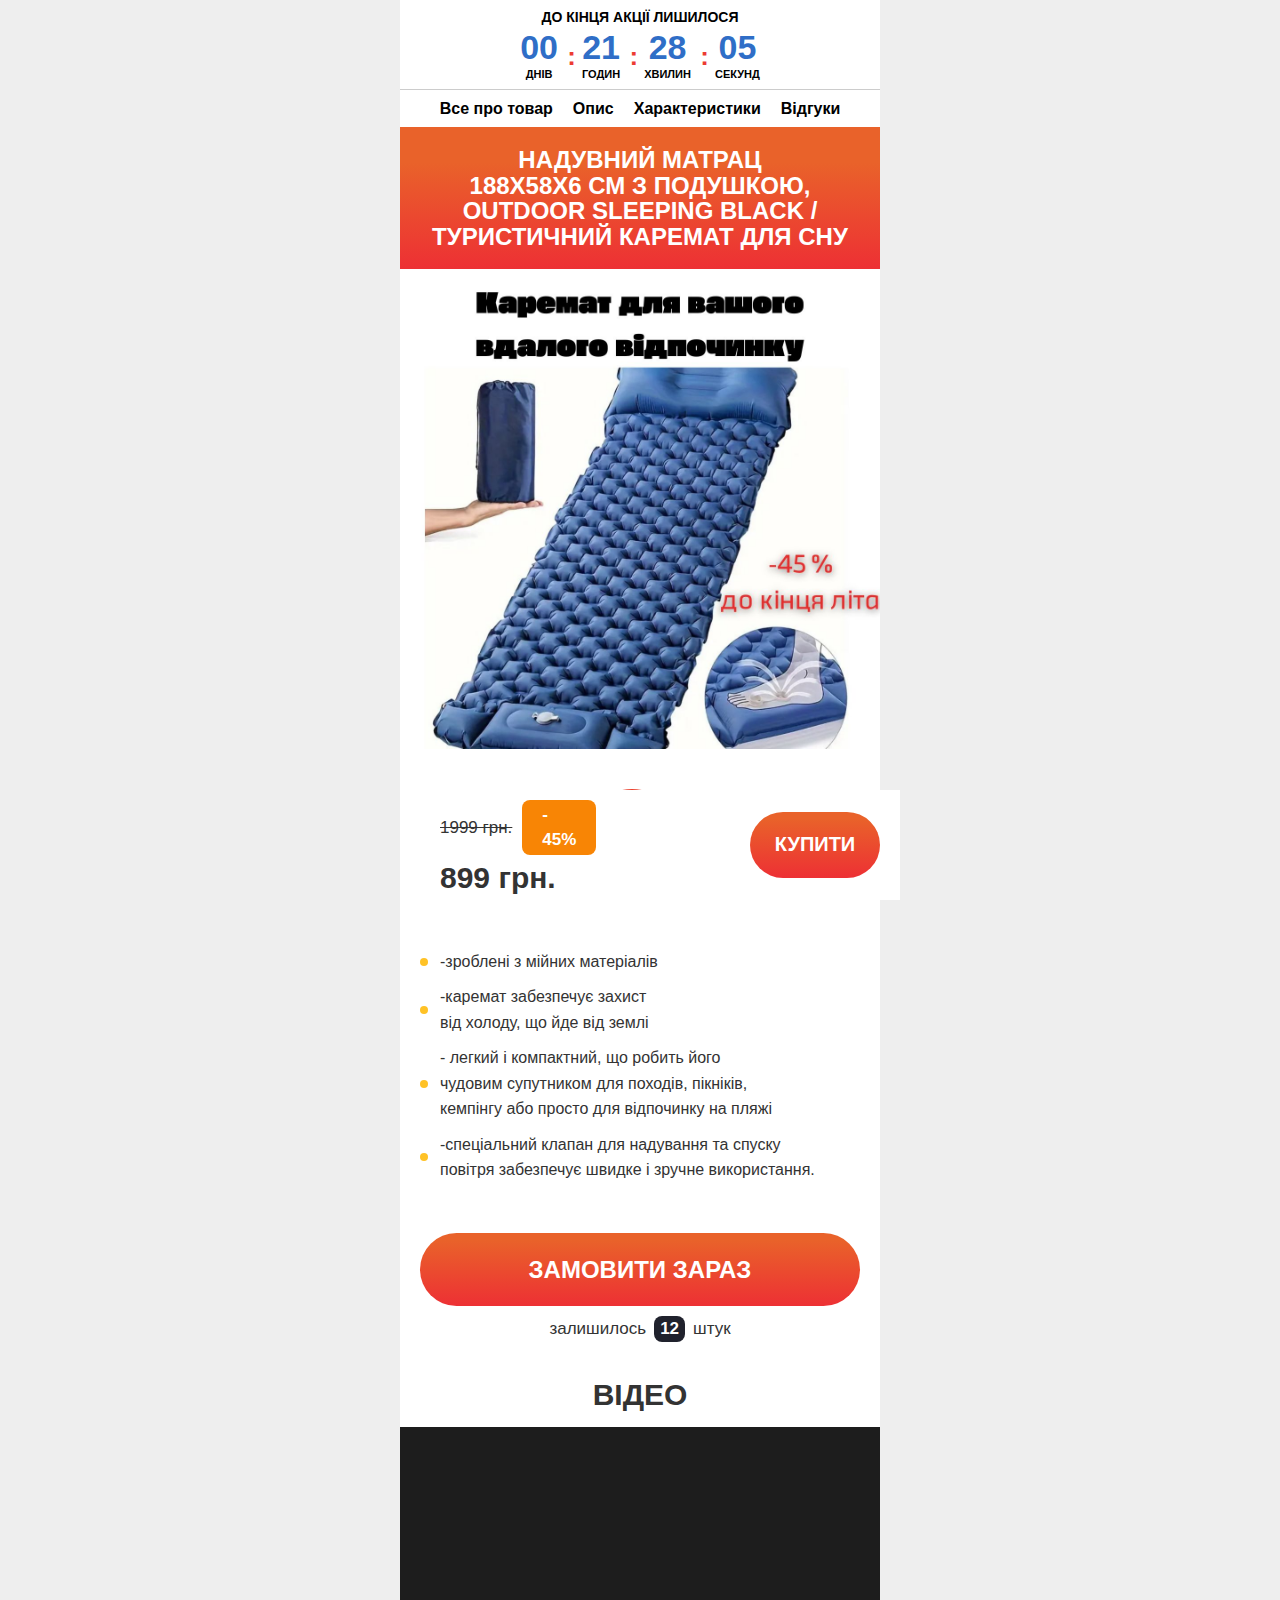
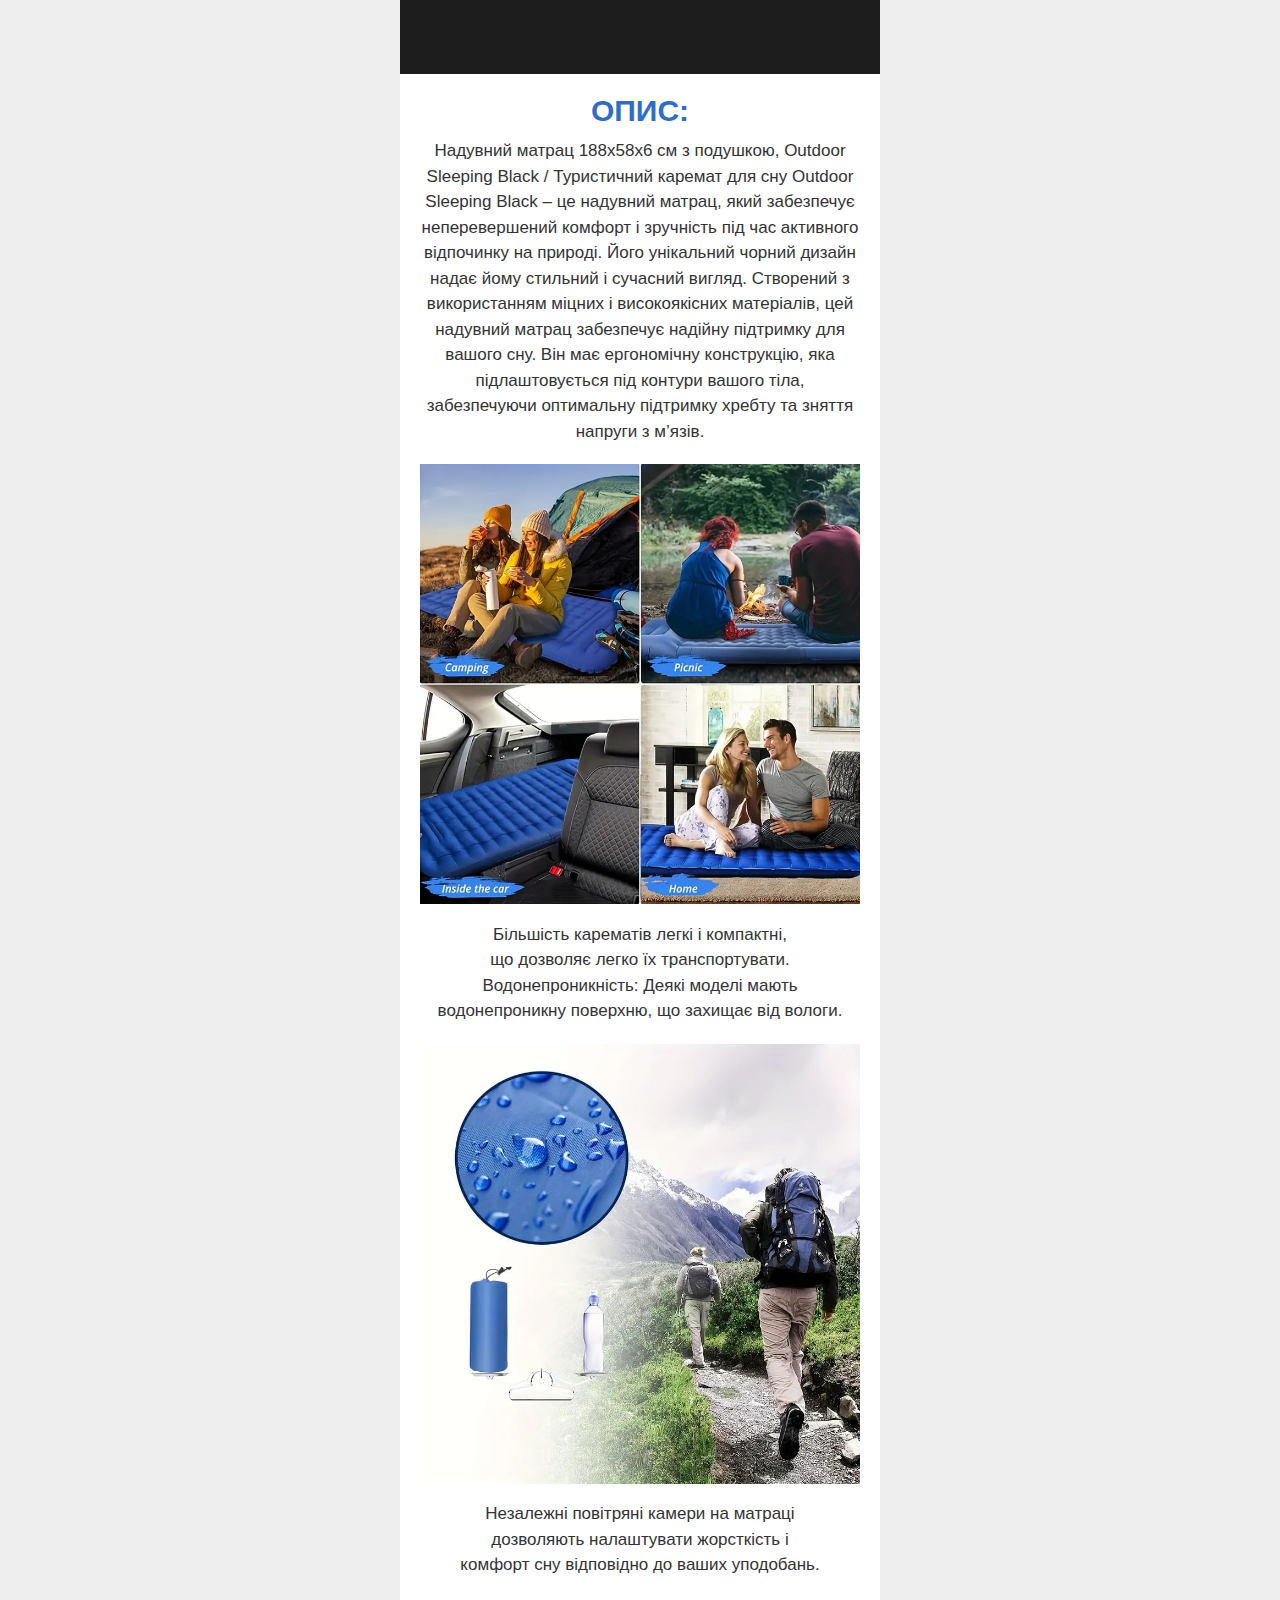
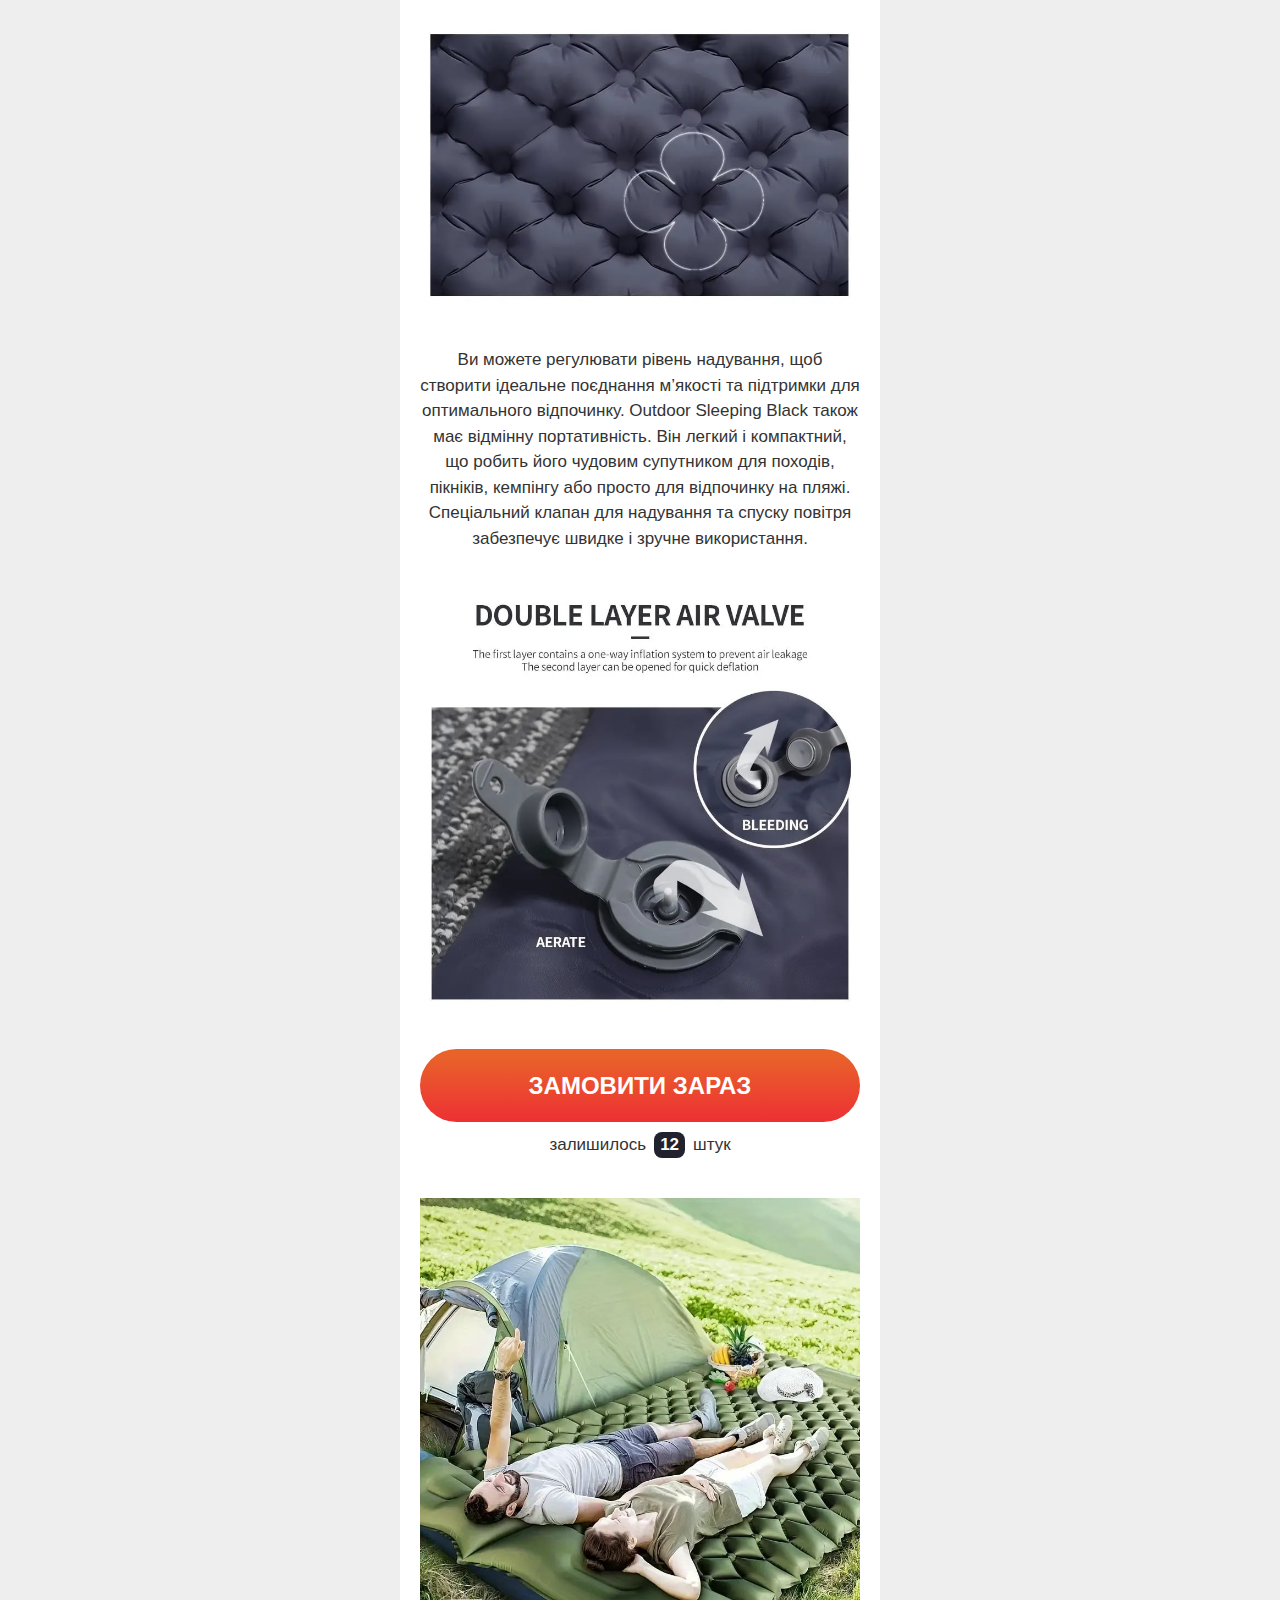
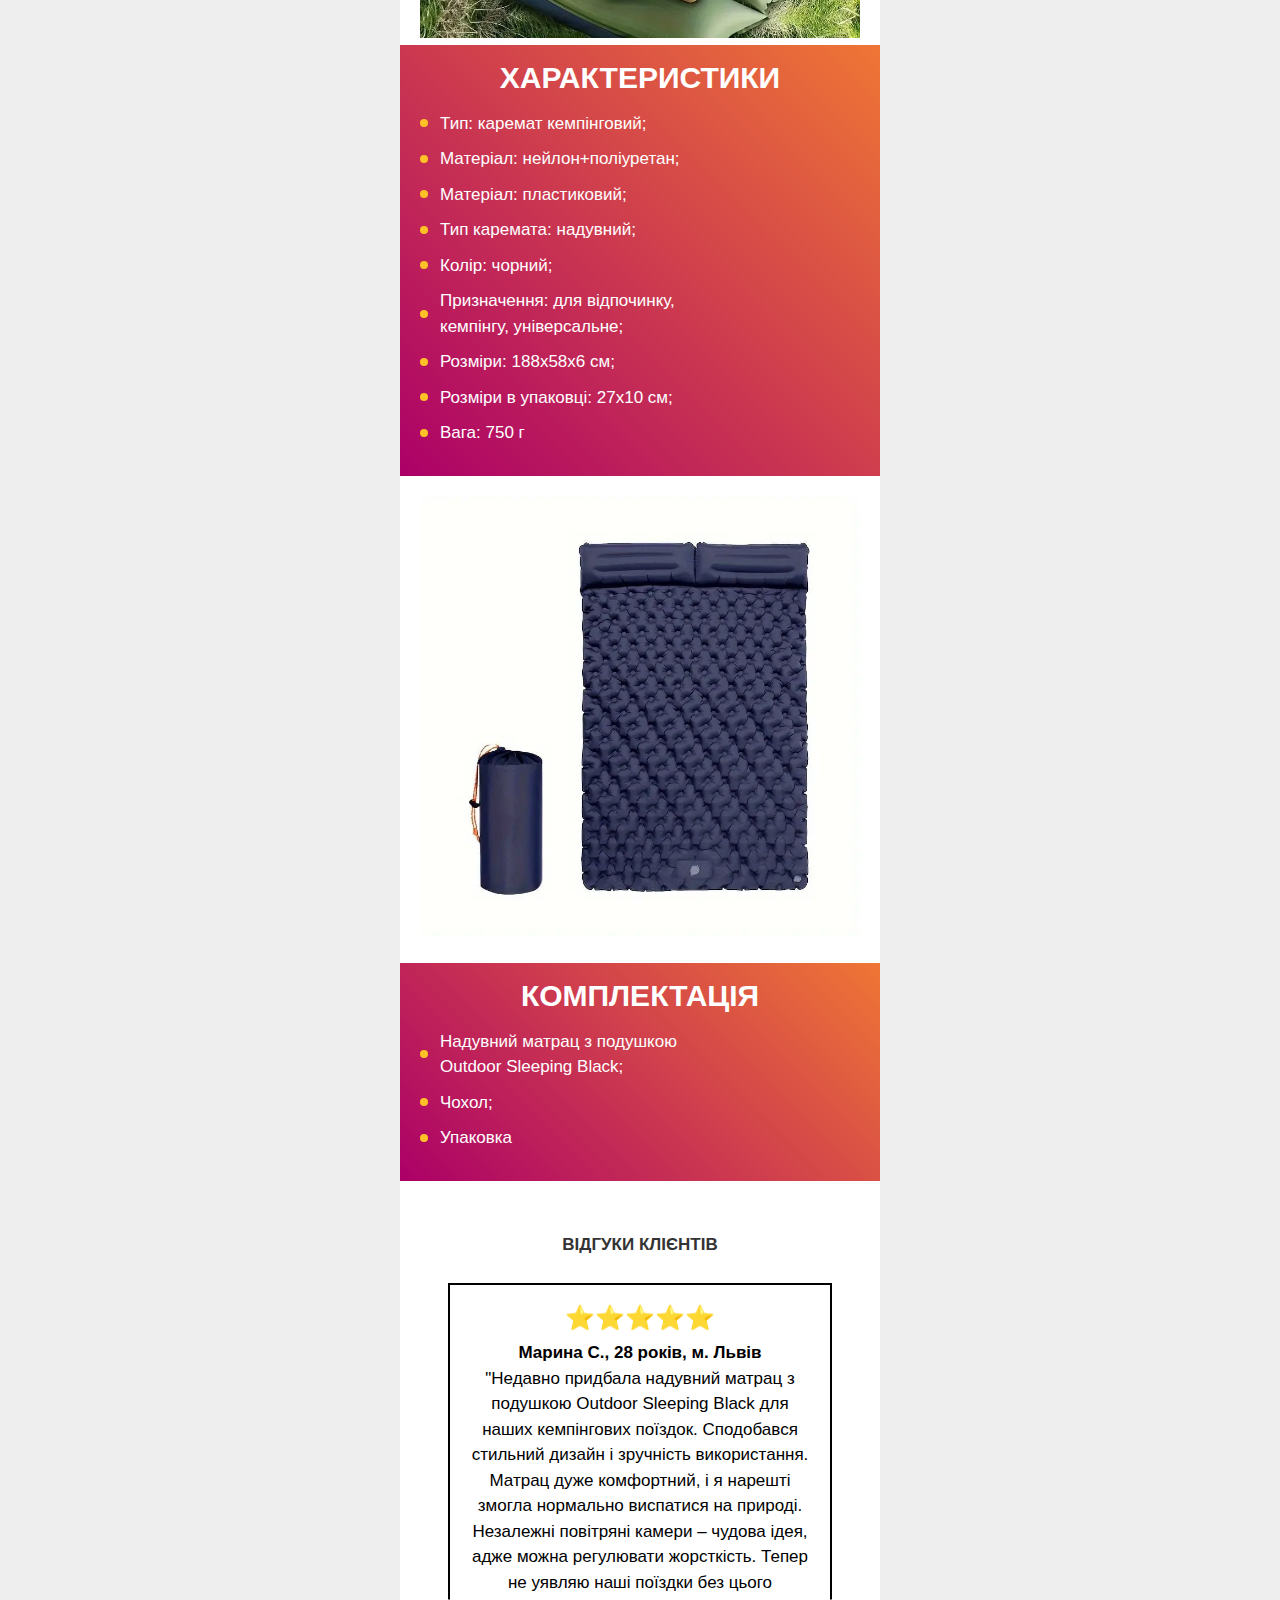
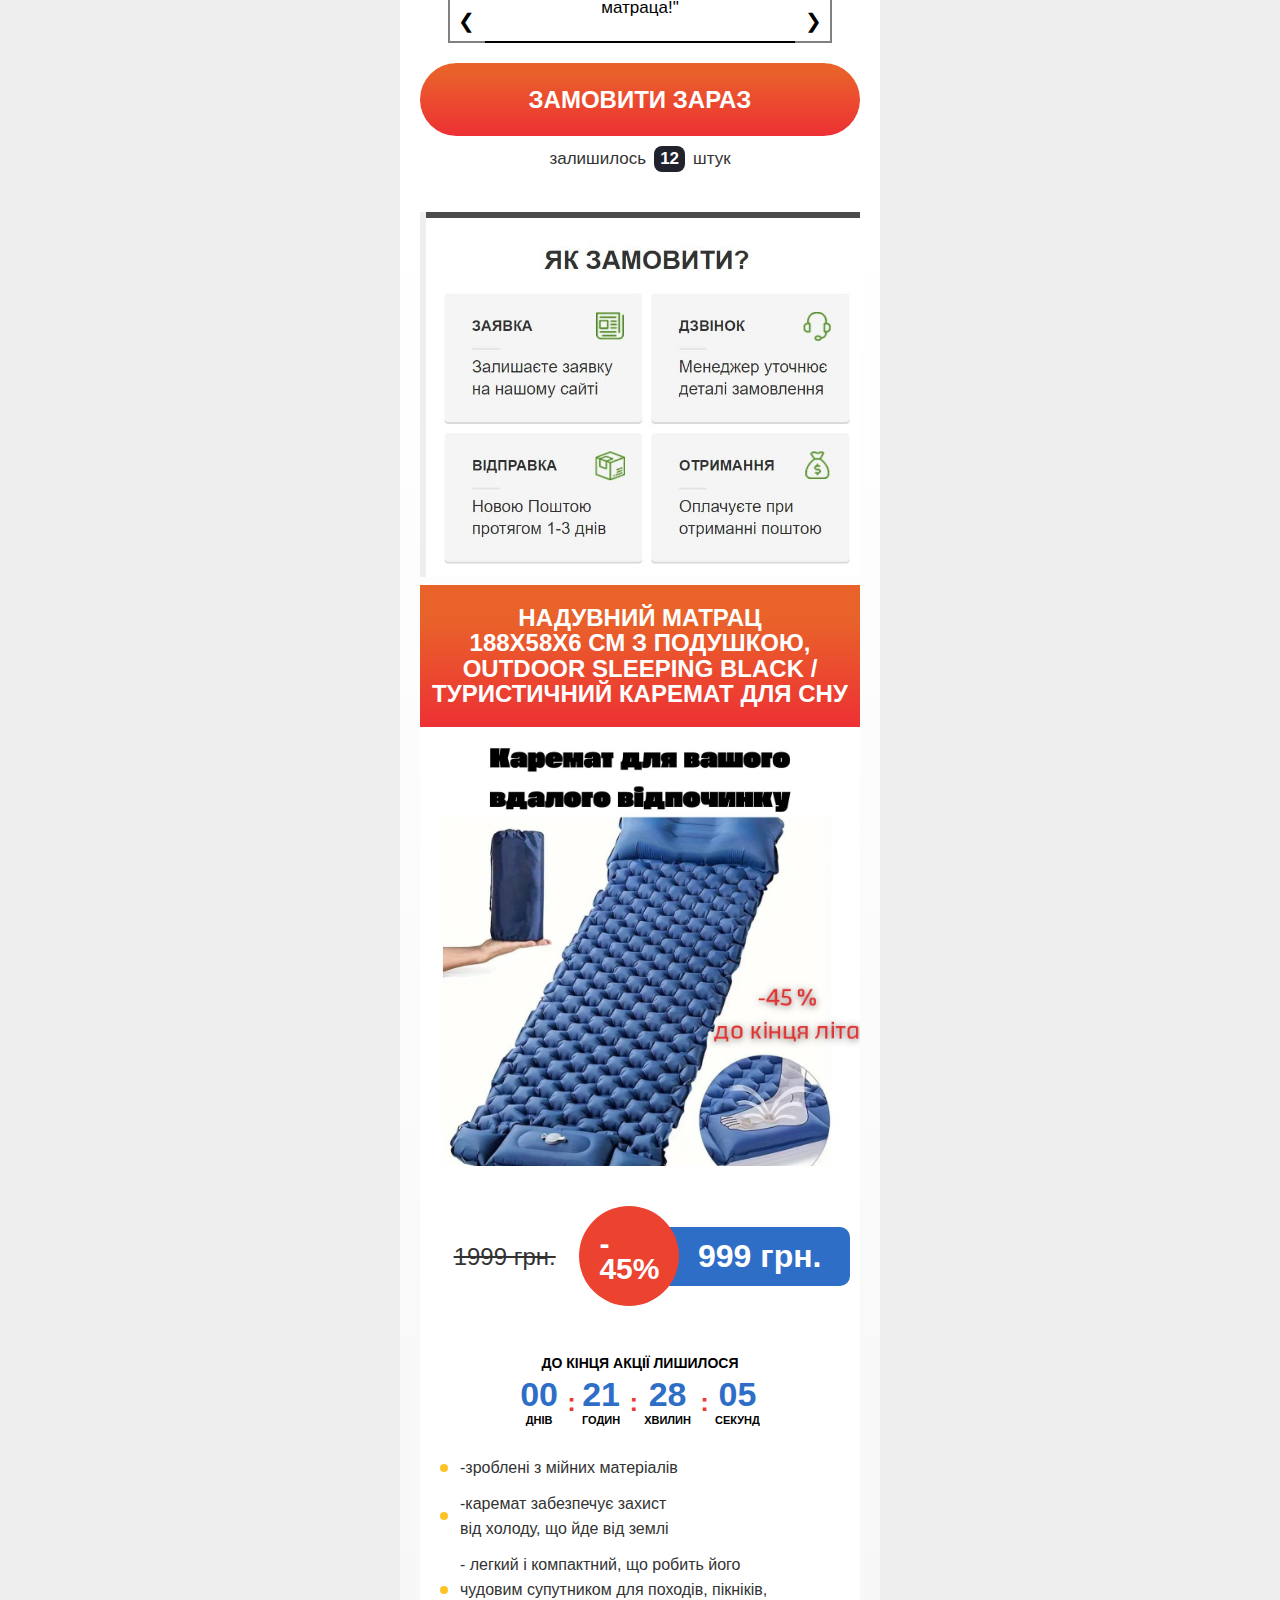
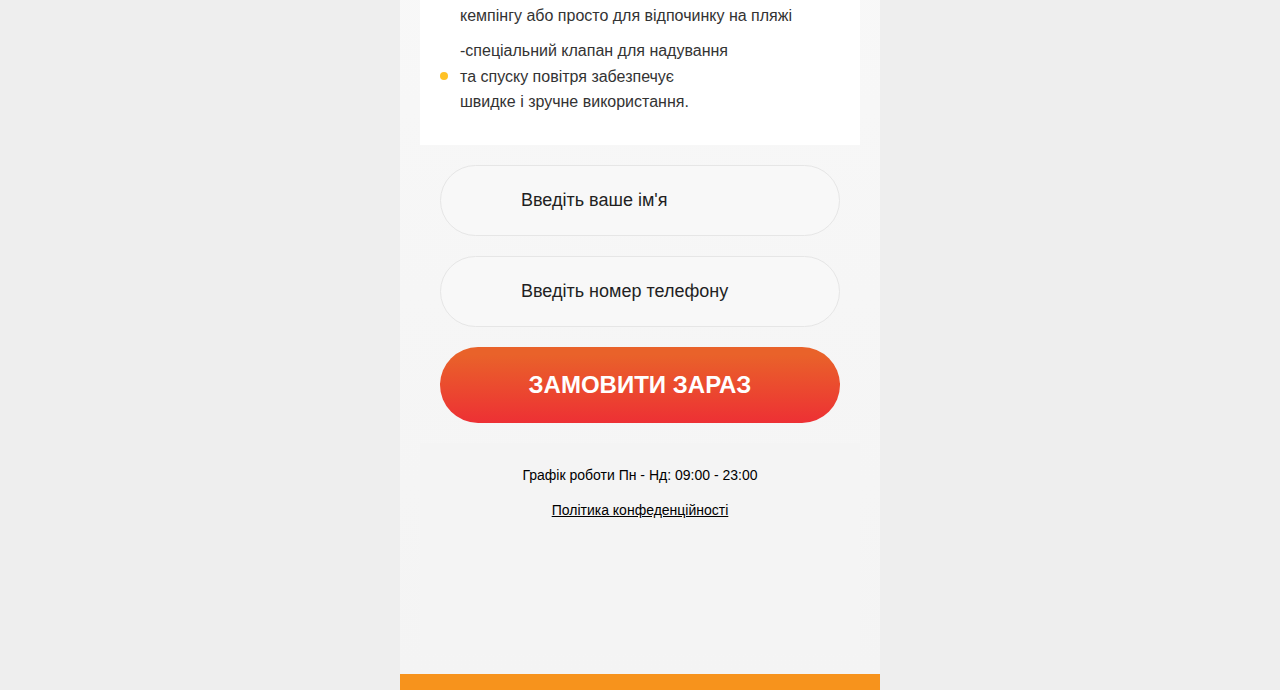
==== commit 62836775: "Update index.html" ====
--- a/index.html
+++ b/index.html
@@ -139,7 +139,7 @@
                 </div>
                 <div class="price-and-sale-block-bottom">
                     <div class="price-new">
-                        999                        грн.                    </div>
+                        899                        грн.                    </div>
                 </div>
             </div>
         </section>
@@ -696,7 +696,7 @@
                 </div>
                 <div class="price-and-sale-block-bottom">
                     <div class="price-new">
-                        999                        грн.                    </div>
+                        899                        грн.                    </div>
                 </div>
             </div>
             <a href="#order_form" class="button-bottom">Купити</a>
